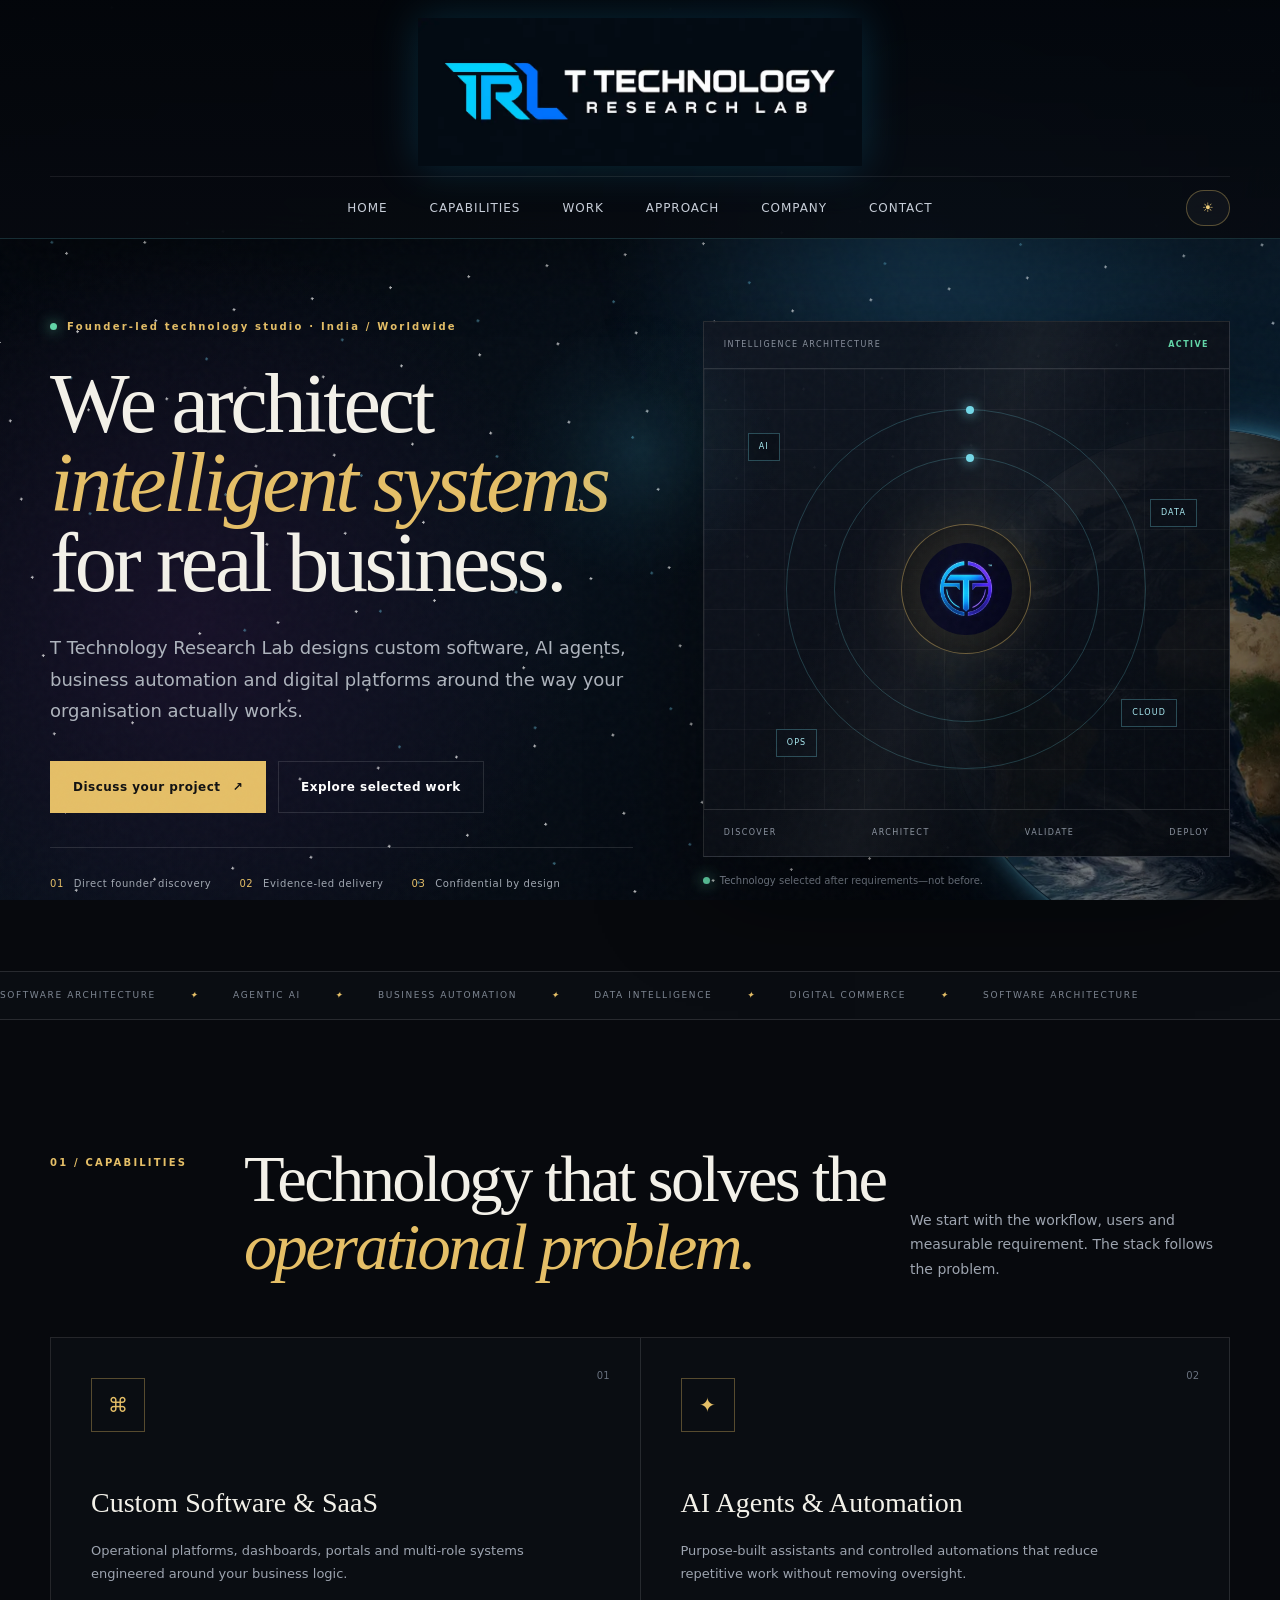
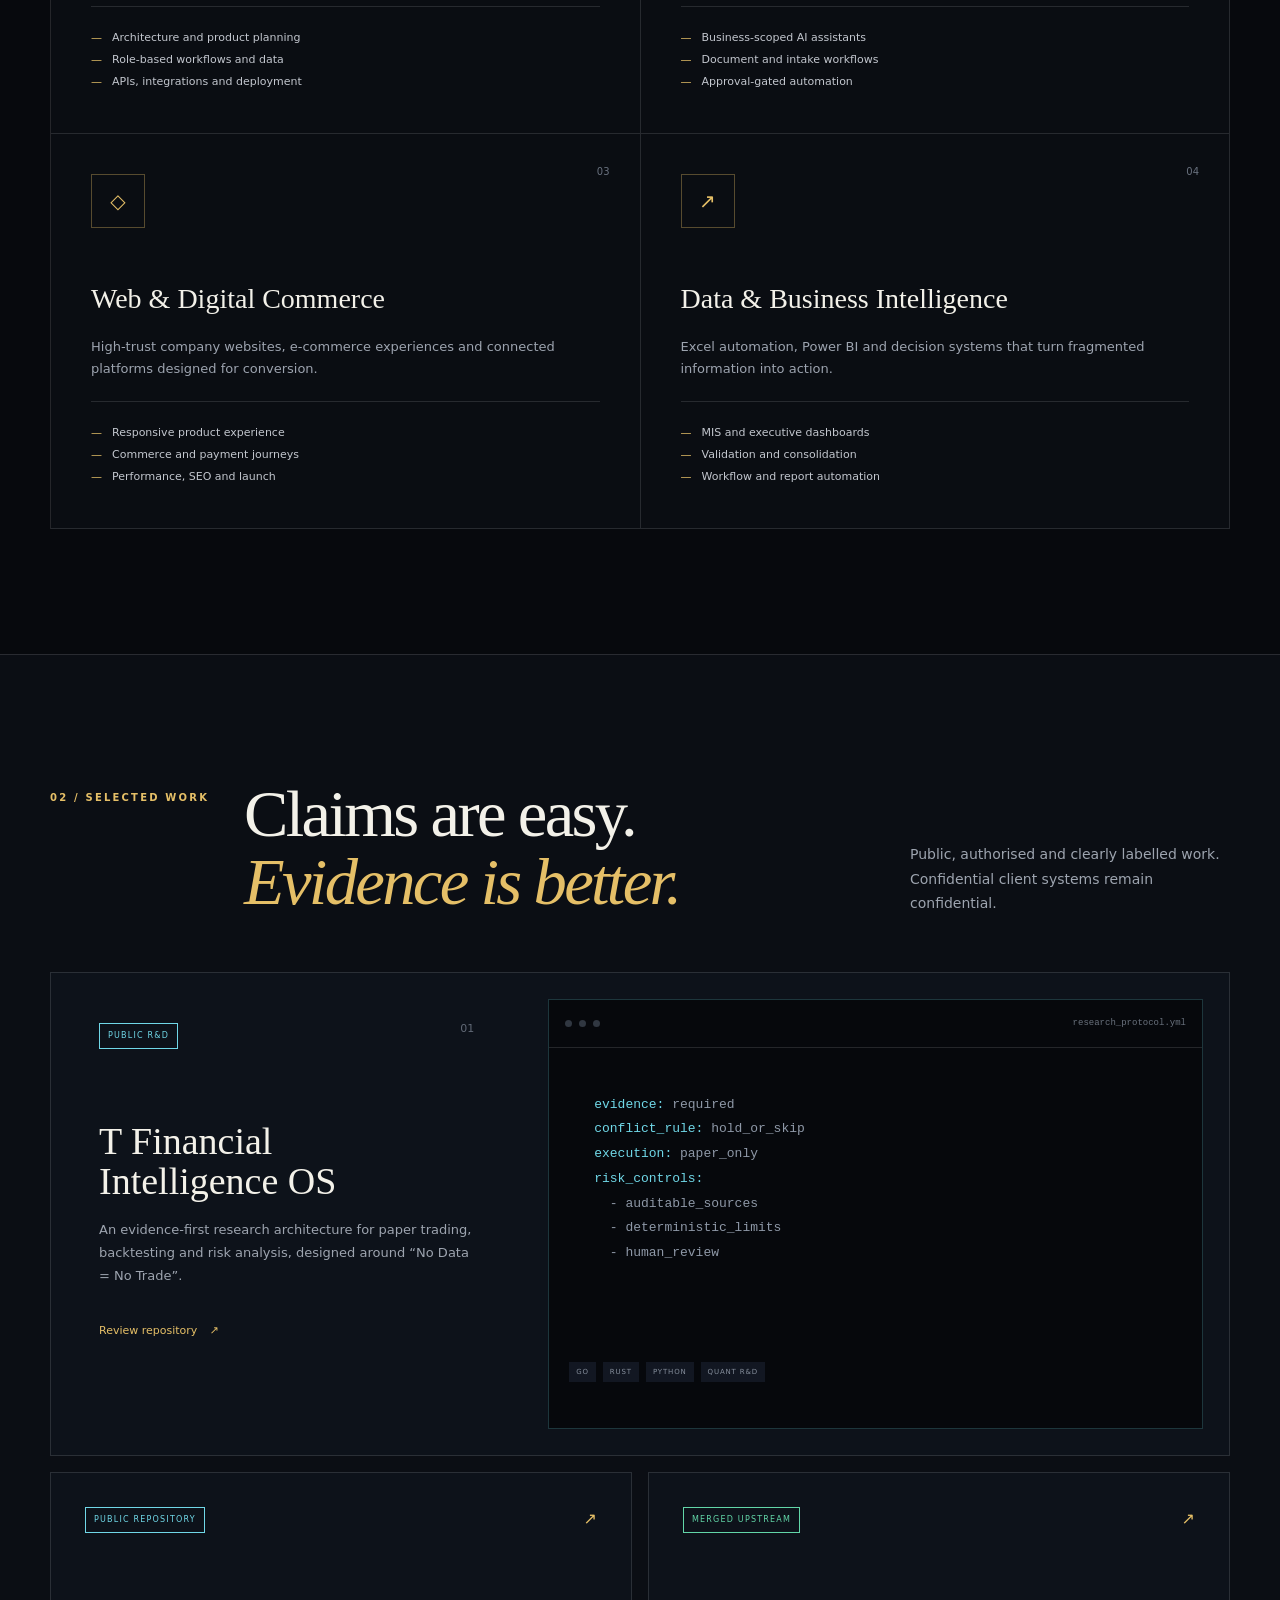
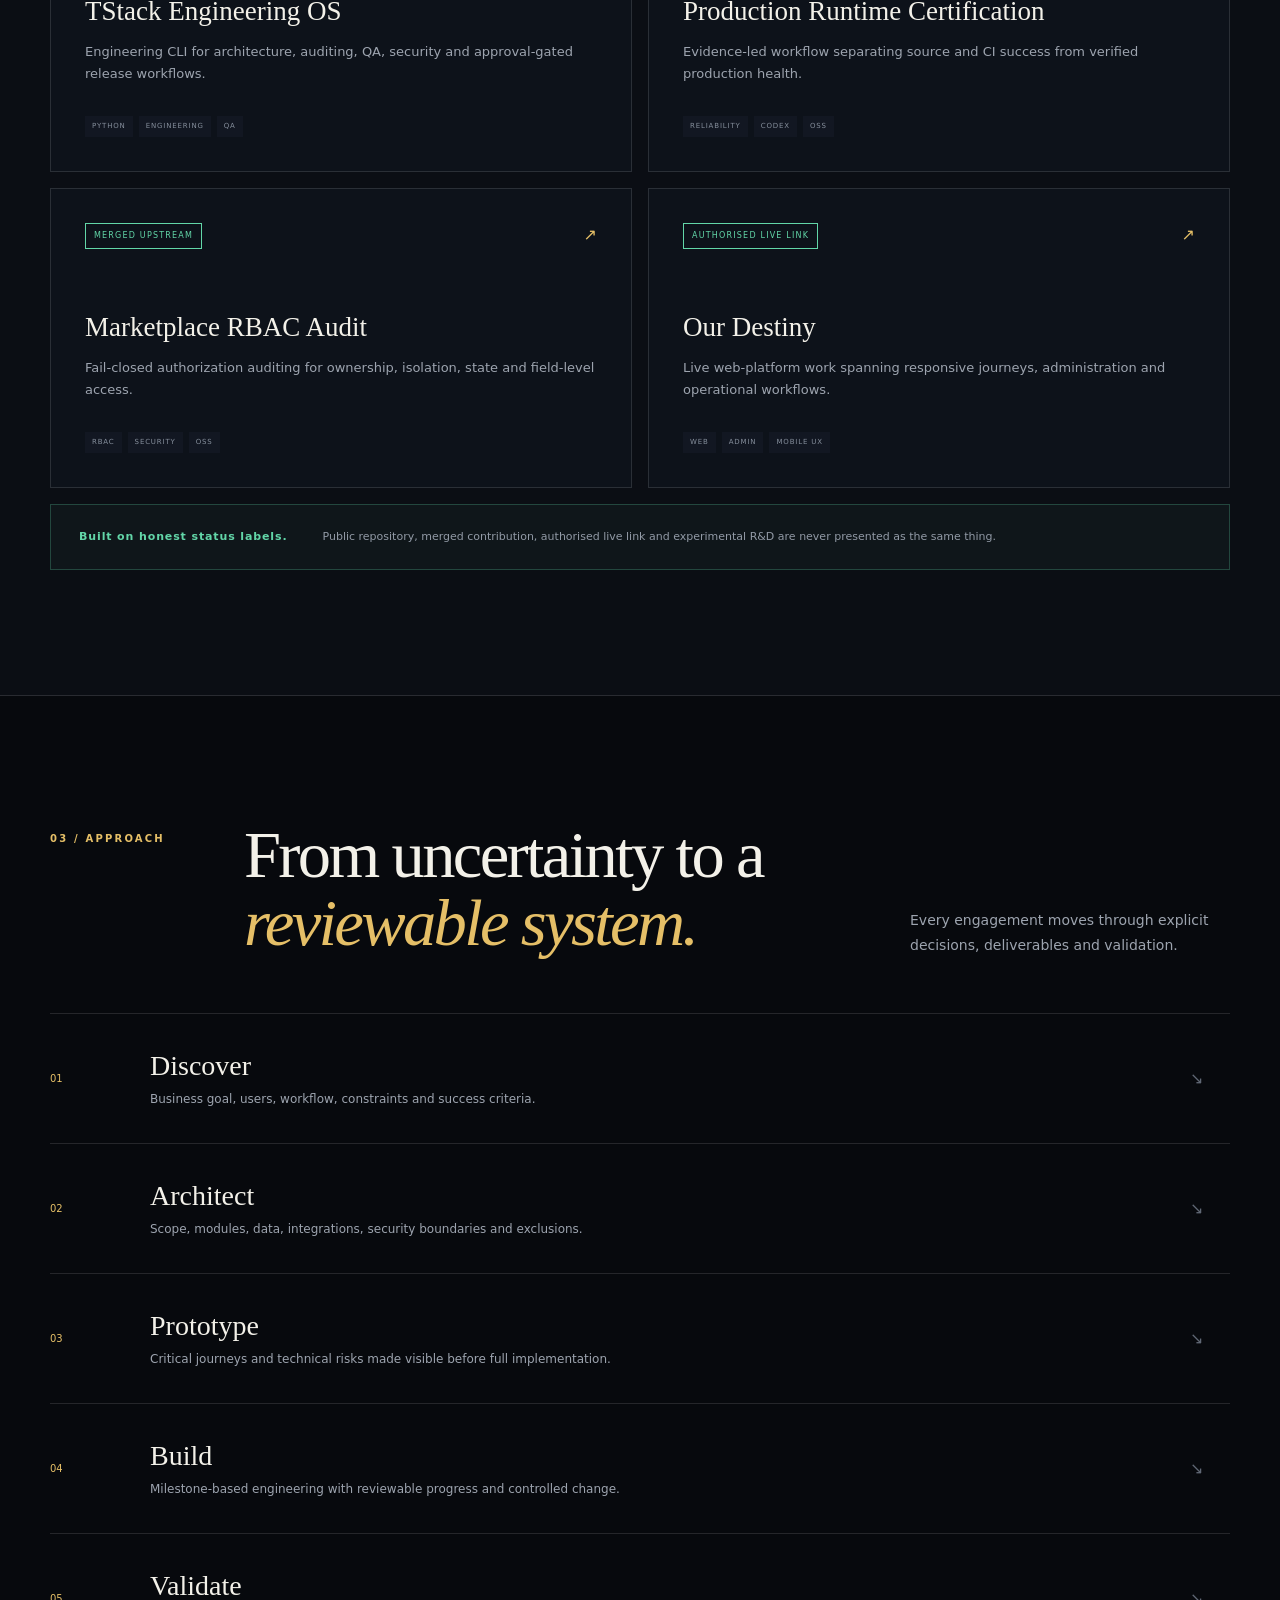
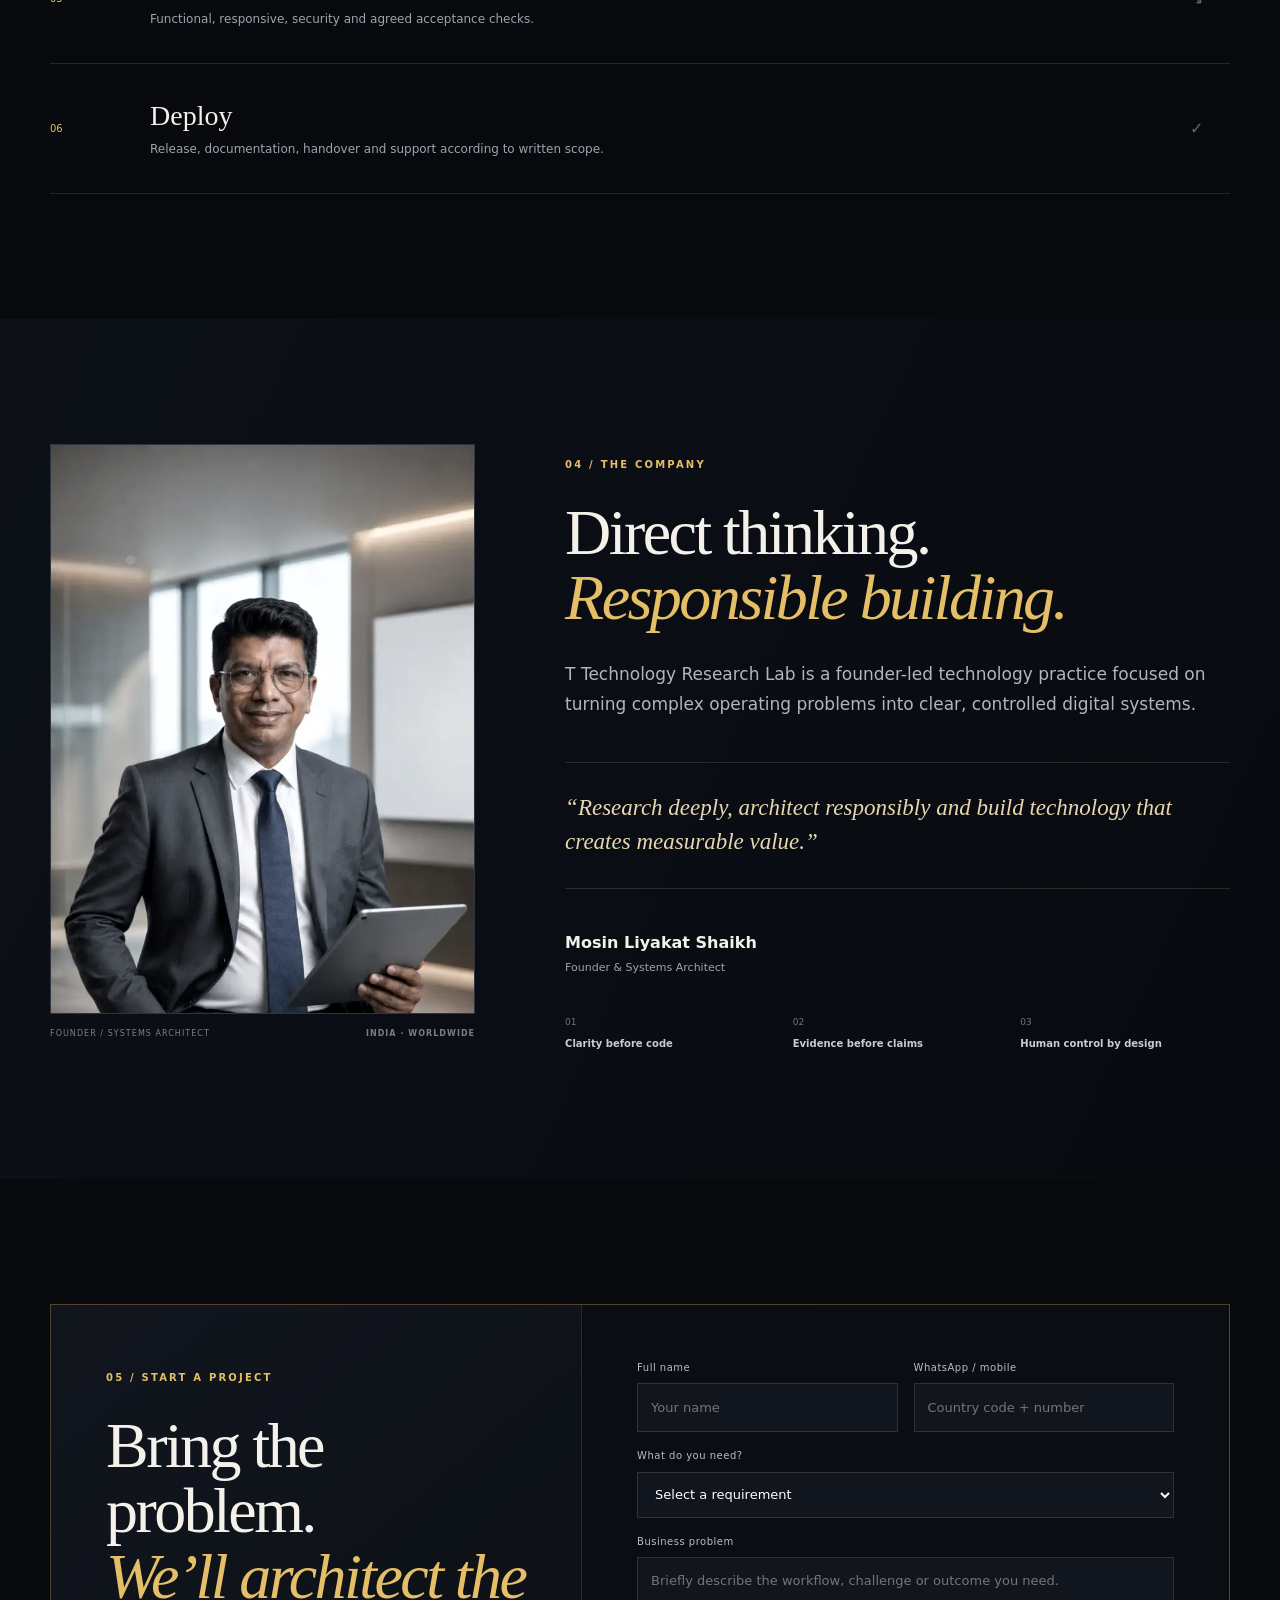
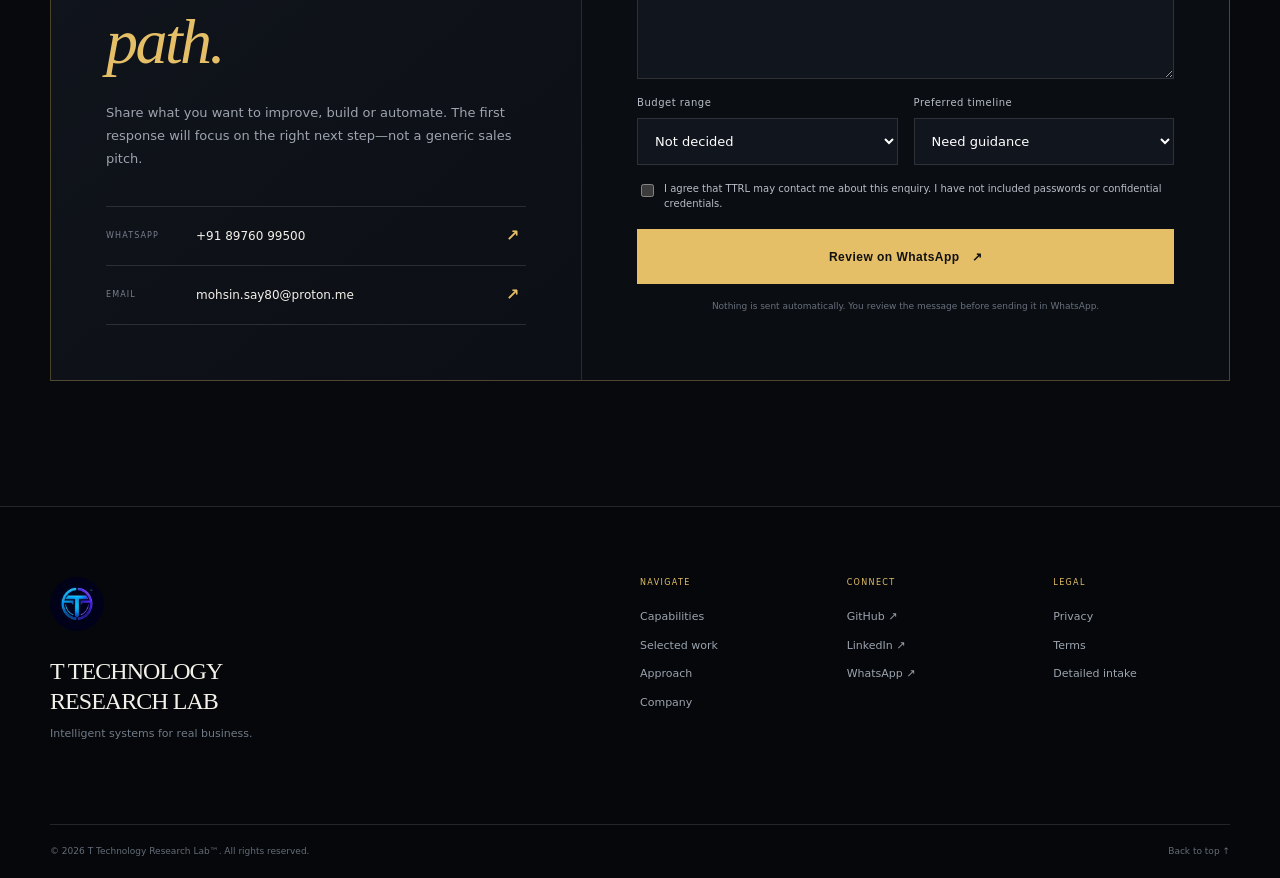
==== index.html @ 8ec76bdb "Fix header logo delivery format" ====
<!doctype html>
<html lang="en">
<head>
<meta charset="utf-8"><meta name="viewport" content="width=device-width,initial-scale=1,viewport-fit=cover"><meta name="referrer" content="strict-origin-when-cross-origin"><meta name="theme-color" content="#07090d">
<title>T Technology Research Lab | Software, AI &amp; Automation</title>
<meta name="description" content="T Technology Research Lab architects custom software, AI agents, business automation, data systems and digital platforms through founder-led discovery and evidence-led delivery.">
<link rel="canonical" href="https://mosinlshaikh.github.io/"><link rel="icon" type="image/webp" href="assets/logo.webp"><link rel="preload" as="image" href="assets/ttrl-logo-header-v1.webp" fetchpriority="high"><link rel="preload" as="image" href="assets/earth-texture.webp"><link rel="stylesheet" href="company.css?v=2">
<meta property="og:type" content="website"><meta property="og:title" content="T Technology Research Lab — Intelligent Systems for Real Business"><meta property="og:description" content="Custom software, AI agents, automation and digital platforms—architected around real operations."><meta property="og:url" content="https://mosinlshaikh.github.io/"><meta property="og:image" content="https://mosinlshaikh.github.io/assets/logo.webp">
<script type="application/ld+json">{"@context":"https://schema.org","@graph":[{"@type":["Organization","ProfessionalService"],"@id":"https://mosinlshaikh.github.io/#ttrl","name":"T Technology Research Lab","alternateName":"TTRL","url":"https://mosinlshaikh.github.io/","logo":"https://mosinlshaikh.github.io/assets/logo.webp","founder":{"@id":"https://mosinlshaikh.github.io/#mosin"},"email":"mohsin.say80@proton.me","telephone":"+91-89760-99500","areaServed":"Worldwide"},{"@type":"Person","@id":"https://mosinlshaikh.github.io/#mosin","name":"Mosin Liyakat Shaikh","jobTitle":"Founder and Systems Architect","worksFor":{"@id":"https://mosinlshaikh.github.io/#ttrl"},"sameAs":["https://github.com/mosinlshaikh","https://in.linkedin.com/in/mosin-shaikh-35ab00298"]}]}</script>
</head>
<body>
<a class="skip-link" href="#main">Skip to main content</a><div class="space-scene" aria-hidden="true"><div class="stars stars-a"></div><div class="stars stars-b"></div><div class="space-haze"></div><div class="earth"><span></span></div></div><div class="cursor-glow" aria-hidden="true"></div>
<header class="site-header" id="top"><div class="shell header-inner">
<a class="brand" href="#top" aria-label="T Technology Research Lab home"><img src="assets/ttrl-logo-header-v1.webp" width="1086" height="362" alt="T Technology Research Lab"></a>
<div class="nav-row"><button class="menu-button" type="button" aria-expanded="false" aria-controls="primary-menu"><span></span><span></span><span></span><b class="sr-only">Open menu</b></button><nav id="primary-menu" class="primary-menu" aria-label="Primary navigation"><a href="#top">Home</a><a href="#capabilities">Capabilities</a><a href="#work">Work</a><a href="#approach">Approach</a><a href="#company">Company</a><a href="#contact">Contact</a></nav><button class="theme-toggle" type="button" aria-label="Switch to light mode" title="Change colour theme"><span class="sun">☀</span><span class="moon-icon">◐</span></button></div>
</div></header>
<main id="main">
<section class="hero shell">
<div class="hero-copy reveal"><p class="kicker"><span></span> Founder-led technology studio · India / Worldwide</p><h1>We architect<br><em>intelligent systems</em><br>for real business.</h1><p class="hero-lede">T Technology Research Lab designs custom software, AI agents, business automation and digital platforms around the way your organisation actually works.</p><div class="hero-actions"><a class="button primary" href="#contact">Discuss your project <span>↗</span></a><a class="button quiet" href="#work">Explore selected work</a></div><div class="hero-trust"><span><i>01</i> Direct founder discovery</span><span><i>02</i> Evidence-led delivery</span><span><i>03</i> Confidential by design</span></div></div>
<div class="hero-visual reveal"><div class="system-card"><div class="system-top"><span>INTELLIGENCE ARCHITECTURE</span><b>ACTIVE</b></div><div class="system-core"><div class="orbit o1"></div><div class="orbit o2"></div><div class="core-mark"><img src="assets/logo.webp" alt="" width="92" height="92"></div><span class="node n1">AI</span><span class="node n2">DATA</span><span class="node n3">CLOUD</span><span class="node n4">OPS</span></div><div class="system-foot"><span>DISCOVER</span><span>ARCHITECT</span><span>VALIDATE</span><span>DEPLOY</span></div></div><p class="visual-note"><span></span> Technology selected after requirements—not before.</p></div>
</section>
<section class="signal-strip"><div class="marquee"><span>SOFTWARE ARCHITECTURE</span><i>✦</i><span>AGENTIC AI</span><i>✦</i><span>BUSINESS AUTOMATION</span><i>✦</i><span>DATA INTELLIGENCE</span><i>✦</i><span>DIGITAL COMMERCE</span><i>✦</i><span>SOFTWARE ARCHITECTURE</span></div></section>

<section class="section shell" id="capabilities"><div class="section-heading reveal"><p class="section-index">01 / CAPABILITIES</p><h2>Technology that solves the<br><em>operational problem.</em></h2><p>We start with the workflow, users and measurable requirement. The stack follows the problem.</p></div>
<div class="capability-grid">
<article class="capability reveal"><span class="cap-number">01</span><div class="cap-icon">⌘</div><h3>Custom Software &amp; SaaS</h3><p>Operational platforms, dashboards, portals and multi-role systems engineered around your business logic.</p><ul><li>Architecture and product planning</li><li>Role-based workflows and data</li><li>APIs, integrations and deployment</li></ul></article>
<article class="capability reveal"><span class="cap-number">02</span><div class="cap-icon">✦</div><h3>AI Agents &amp; Automation</h3><p>Purpose-built assistants and controlled automations that reduce repetitive work without removing oversight.</p><ul><li>Business-scoped AI assistants</li><li>Document and intake workflows</li><li>Approval-gated automation</li></ul></article>
<article class="capability reveal"><span class="cap-number">03</span><div class="cap-icon">◇</div><h3>Web &amp; Digital Commerce</h3><p>High-trust company websites, e-commerce experiences and connected platforms designed for conversion.</p><ul><li>Responsive product experience</li><li>Commerce and payment journeys</li><li>Performance, SEO and launch</li></ul></article>
<article class="capability reveal"><span class="cap-number">04</span><div class="cap-icon">↗</div><h3>Data &amp; Business Intelligence</h3><p>Excel automation, Power BI and decision systems that turn fragmented information into action.</p><ul><li>MIS and executive dashboards</li><li>Validation and consolidation</li><li>Workflow and report automation</li></ul></article>
</div></section>

<section class="section work-section" id="work"><div class="shell"><div class="section-heading reveal"><p class="section-index">02 / SELECTED WORK</p><h2>Claims are easy.<br><em>Evidence is better.</em></h2><p>Public, authorised and clearly labelled work. Confidential client systems remain confidential.</p></div>
<div class="featured-project reveal"><div class="project-intro"><span class="status public-status">PUBLIC R&amp;D</span><p class="project-no">01</p><h3>T Financial<br>Intelligence OS</h3><p>An evidence-first research architecture for paper trading, backtesting and risk analysis, designed around “No Data = No Trade”.</p><a href="https://github.com/mosinlshaikh/T" target="_blank" rel="noopener noreferrer">Review repository <span>↗</span></a></div><div class="project-terminal"><div class="terminal-bar"><i></i><i></i><i></i><span>research_protocol.yml</span></div><pre><code><b>evidence:</b> required
<b>conflict_rule:</b> hold_or_skip
<b>execution:</b> paper_only
<b>risk_controls:</b>
  - auditable_sources
  - deterministic_limits
  - human_review</code></pre><div class="terminal-stack"><span>GO</span><span>RUST</span><span>PYTHON</span><span>QUANT R&amp;D</span></div></div></div>
<div class="project-grid">
<a class="project-card reveal" href="https://github.com/mosinlshaikh/tstack" target="_blank" rel="noopener noreferrer"><div><span class="status public-status">PUBLIC REPOSITORY</span><span class="arrow">↗</span></div><h3>TStack Engineering OS</h3><p>Engineering CLI for architecture, auditing, QA, security and approval-gated release workflows.</p><footer><span>PYTHON</span><span>ENGINEERING</span><span>QA</span></footer></a>
<a class="project-card reveal" href="https://github.com/sickn33/agentic-awesome-skills/pull/1430" target="_blank" rel="noopener noreferrer"><div><span class="status merged-status">MERGED UPSTREAM</span><span class="arrow">↗</span></div><h3>Production Runtime Certification</h3><p>Evidence-led workflow separating source and CI success from verified production health.</p><footer><span>RELIABILITY</span><span>CODEX</span><span>OSS</span></footer></a>
<a class="project-card reveal" href="https://github.com/sickn33/agentic-awesome-skills/pull/1432" target="_blank" rel="noopener noreferrer"><div><span class="status merged-status">MERGED UPSTREAM</span><span class="arrow">↗</span></div><h3>Marketplace RBAC Audit</h3><p>Fail-closed authorization auditing for ownership, isolation, state and field-level access.</p><footer><span>RBAC</span><span>SECURITY</span><span>OSS</span></footer></a>
<a class="project-card reveal" href="https://ourdestiny.co.in/" target="_blank" rel="noopener noreferrer"><div><span class="status live-status">AUTHORISED LIVE LINK</span><span class="arrow">↗</span></div><h3>Our Destiny</h3><p>Live web-platform work spanning responsive journeys, administration and operational workflows.</p><footer><span>WEB</span><span>ADMIN</span><span>MOBILE UX</span></footer></a>
</div><div class="honesty-note reveal"><strong>Built on honest status labels.</strong><p>Public repository, merged contribution, authorised live link and experimental R&amp;D are never presented as the same thing.</p></div></div></section>

<section class="section shell" id="approach"><div class="section-heading reveal"><p class="section-index">03 / APPROACH</p><h2>From uncertainty to a<br><em>reviewable system.</em></h2><p>Every engagement moves through explicit decisions, deliverables and validation.</p></div>
<ol class="process-list"><li class="reveal"><span>01</span><div><h3>Discover</h3><p>Business goal, users, workflow, constraints and success criteria.</p></div><b>↘</b></li><li class="reveal"><span>02</span><div><h3>Architect</h3><p>Scope, modules, data, integrations, security boundaries and exclusions.</p></div><b>↘</b></li><li class="reveal"><span>03</span><div><h3>Prototype</h3><p>Critical journeys and technical risks made visible before full implementation.</p></div><b>↘</b></li><li class="reveal"><span>04</span><div><h3>Build</h3><p>Milestone-based engineering with reviewable progress and controlled change.</p></div><b>↘</b></li><li class="reveal"><span>05</span><div><h3>Validate</h3><p>Functional, responsive, security and agreed acceptance checks.</p></div><b>↘</b></li><li class="reveal"><span>06</span><div><h3>Deploy</h3><p>Release, documentation, handover and support according to written scope.</p></div><b>✓</b></li></ol></section>

<section class="section founder-section" id="company"><div class="shell founder-grid"><div class="founder-photo reveal"><div class="photo-frame"><img src="assets/portrait.webp" width="720" height="1200" alt="Mosin Liyakat Shaikh, Founder and Systems Architect at TTRL" loading="lazy"></div><div class="photo-caption"><span>FOUNDER / SYSTEMS ARCHITECT</span><b>INDIA · WORLDWIDE</b></div></div><div class="founder-copy reveal"><p class="section-index">04 / THE COMPANY</p><h2>Direct thinking.<br><em>Responsible building.</em></h2><p class="founder-lede">T Technology Research Lab is a founder-led technology practice focused on turning complex operating problems into clear, controlled digital systems.</p><blockquote>“Research deeply, architect responsibly and build technology that creates measurable value.”</blockquote><div class="founder-name"><strong>Mosin Liyakat Shaikh</strong><span>Founder &amp; Systems Architect</span></div><div class="principles"><span>01<br><b>Clarity before code</b></span><span>02<br><b>Evidence before claims</b></span><span>03<br><b>Human control by design</b></span></div></div></div></section>

<section class="section shell" id="contact"><div class="contact-panel reveal"><div class="contact-copy"><p class="section-index">05 / START A PROJECT</p><h2>Bring the problem.<br><em>We’ll architect the path.</em></h2><p>Share what you want to improve, build or automate. The first response will focus on the right next step—not a generic sales pitch.</p><div class="contact-options"><a href="https://wa.me/918976099500" target="_blank" rel="noopener noreferrer"><span>WHATSAPP</span><strong>+91 89760 99500</strong><b>↗</b></a><a href="mailto:mohsin.say80@proton.me"><span>EMAIL</span><strong>mohsin.say80@proton.me</strong><b>↗</b></a></div></div>
<form class="project-form" id="project-form"><label>Full name<input name="name" autocomplete="name" required placeholder="Your name"></label><label>WhatsApp / mobile<input name="phone" autocomplete="tel" required placeholder="Country code + number"></label><label class="full">What do you need?<select name="need" required><option value="">Select a requirement</option><option>Custom software or SaaS</option><option>AI agent or automation</option><option>Business website or e-commerce</option><option>Data, Excel or Power BI</option><option>Architecture or technical audit</option></select></label><label class="full">Business problem<textarea name="problem" required placeholder="Briefly describe the workflow, challenge or outcome you need."></textarea></label><label>Budget range<select name="budget"><option>Not decided</option><option>Under ₹1 lakh</option><option>₹1–5 lakh</option><option>₹5–15 lakh</option><option>₹15 lakh+</option></select></label><label>Preferred timeline<select name="timeline"><option>Need guidance</option><option>Within 1 month</option><option>1–3 months</option><option>3–6 months</option><option>6+ months</option></select></label><label class="consent full"><input type="checkbox" required><span>I agree that TTRL may contact me about this enquiry. I have not included passwords or confidential credentials.</span></label><button class="button primary full" type="submit">Review on WhatsApp <span>↗</span></button><p class="form-note full">Nothing is sent automatically. You review the message before sending it in WhatsApp.</p></form></div></section>
</main>
<footer class="site-footer"><div class="shell footer-top"><div class="footer-brand"><img src="assets/logo.webp" width="54" height="54" alt=""><h2>T TECHNOLOGY<br>RESEARCH LAB</h2><p>Intelligent systems for real business.</p></div><div class="footer-links"><div><span>NAVIGATE</span><a href="#capabilities">Capabilities</a><a href="#work">Selected work</a><a href="#approach">Approach</a><a href="#company">Company</a></div><div><span>CONNECT</span><a href="https://github.com/mosinlshaikh" target="_blank" rel="noopener noreferrer">GitHub ↗</a><a href="https://in.linkedin.com/in/mosin-shaikh-35ab00298" target="_blank" rel="noopener noreferrer">LinkedIn ↗</a><a href="https://wa.me/918976099500" target="_blank" rel="noopener noreferrer">WhatsApp ↗</a></div><div><span>LEGAL</span><a href="privacy.html">Privacy</a><a href="terms.html">Terms</a><a href="intake.html">Detailed intake</a></div></div></div><div class="shell footer-bottom"><p>© 2026 T Technology Research Lab™. All rights reserved.</p><a href="#top">Back to top ↑</a></div></footer>
<script src="company.js?v=2" defer></script>
</body></html>
---- company.css ----
:root{--ink:#07090d;--panel:#0d1118;--panel2:#111722;--text:#f3f1e9;--muted:#9da4af;--line:rgba(255,255,255,.12);--gold:#e5bf67;--cyan:#70d8e8;--green:#62d6a8;--shell:min(1180px,calc(100% - 48px));font-family:Inter,ui-sans-serif,system-ui,-apple-system,BlinkMacSystemFont,"Segoe UI",sans-serif;color-scheme:dark}
*{box-sizing:border-box}html{scroll-behavior:smooth}body{margin:0;background:var(--ink);color:var(--text);font-size:16px;line-height:1.5;overflow-x:hidden}body:before{content:"";position:fixed;inset:0;pointer-events:none;opacity:.035;background-image:url("data:image/svg+xml,%3Csvg viewBox='0 0 180 180' xmlns='http://www.w3.org/2000/svg'%3E%3Cfilter id='n'%3E%3CfeTurbulence type='fractalNoise' baseFrequency='.8' numOctaves='4' stitchTiles='stitch'/%3E%3C/filter%3E%3Crect width='100%25' height='100%25' filter='url(%23n)' opacity='.7'/%3E%3C/svg%3E");z-index:20}.shell{width:var(--shell);margin-inline:auto}.sr-only{position:absolute;width:1px;height:1px;padding:0;margin:-1px;overflow:hidden;clip:rect(0,0,0,0);white-space:nowrap;border:0}.skip-link{position:fixed;left:16px;top:-70px;z-index:99;padding:12px 18px;background:var(--gold);color:#111;text-decoration:none}.skip-link:focus{top:16px}.ambient{position:absolute;border-radius:50%;filter:blur(120px);pointer-events:none;opacity:.13}.ambient.one{width:500px;height:500px;right:-150px;top:80px;background:var(--cyan)}.ambient.two{width:420px;height:420px;left:-250px;top:760px;background:var(--gold)}
a{color:inherit}.site-header{position:relative;z-index:30;border-bottom:1px solid var(--line);background:rgba(7,9,13,.82);backdrop-filter:blur(18px)}.nav-wrap{min-height:82px;display:flex;align-items:center;gap:30px}.brand{display:flex;align-items:center;gap:12px;text-decoration:none;margin-right:auto}.brand img{border-radius:50%;filter:drop-shadow(0 0 14px rgba(112,216,232,.22))}.brand strong,.brand small{display:block;letter-spacing:.15em}.brand strong{font-size:12px}.brand small{font-size:9px;color:var(--muted);margin-top:2px}.primary-menu{display:flex;align-items:center;gap:28px}.primary-menu a{font-size:12px;color:#c0c5cd;text-decoration:none;transition:.2s}.primary-menu a:hover{color:#fff}.nav-cta{border:1px solid rgba(229,191,103,.42);padding:12px 16px;text-decoration:none;color:#f2d995;font-size:12px;letter-spacing:.04em}.nav-cta span,.button span{margin-left:12px}.menu-button{display:none;background:none;border:0;width:44px;height:44px;padding:11px}.menu-button span{display:block;height:1px;background:white;margin:5px}
.hero{min-height:calc(100vh - 83px);display:grid;grid-template-columns:1.05fr .95fr;align-items:center;gap:70px;padding-block:80px}.kicker,.section-index{font-size:10px;letter-spacing:.22em;color:var(--gold);font-weight:700}.kicker{display:flex;align-items:center;gap:10px}.kicker>span,.visual-note>span{width:7px;height:7px;border-radius:50%;background:var(--green);box-shadow:0 0 14px var(--green)}h1,h2,h3,p{margin-top:0}h1,h2{font-family:Georgia,"Times New Roman",serif;font-weight:400;letter-spacing:-.04em}h1{font-size:clamp(54px,6.6vw,94px);line-height:.94;margin:30px 0}h1 em,h2 em{font-weight:400;color:var(--gold)}.hero-lede{max-width:660px;color:#aeb4bd;font-size:18px;line-height:1.75}.hero-actions{display:flex;gap:12px;margin:34px 0}.button{min-height:52px;display:inline-flex;align-items:center;justify-content:center;padding:0 22px;border:1px solid var(--line);text-decoration:none;font-size:12px;font-weight:700;letter-spacing:.04em;background:transparent;color:#fff;cursor:pointer}.button.primary{background:var(--gold);border-color:var(--gold);color:#111}.button.quiet:hover{border-color:var(--gold);color:var(--gold)}.hero-trust{display:flex;gap:28px;padding-top:28px;border-top:1px solid var(--line)}.hero-trust span{font-size:10px;letter-spacing:.06em;color:#a1a8b2}.hero-trust i{font-style:normal;color:var(--gold);margin-right:6px}
.system-card{position:relative;border:1px solid var(--line);background:linear-gradient(145deg,rgba(17,23,34,.94),rgba(6,9,14,.96));box-shadow:0 40px 100px rgba(0,0,0,.45);overflow:hidden}.system-card:after{content:"";position:absolute;inset:0;background:linear-gradient(110deg,transparent 30%,rgba(255,255,255,.045),transparent 64%);pointer-events:none}.system-top,.system-foot{display:flex;justify-content:space-between;align-items:center;padding:17px 20px;border-bottom:1px solid var(--line);font-size:8px;letter-spacing:.18em;color:#89919e}.system-top b{color:var(--green);font-size:8px}.system-foot{border-top:1px solid var(--line);border-bottom:0;gap:12px}.system-core{height:440px;position:relative;display:grid;place-items:center;background-image:linear-gradient(rgba(255,255,255,.035) 1px,transparent 1px),linear-gradient(90deg,rgba(255,255,255,.035) 1px,transparent 1px);background-size:40px 40px}.core-mark{width:130px;height:130px;border:1px solid rgba(229,191,103,.42);border-radius:50%;display:grid;place-items:center;background:radial-gradient(circle,rgba(229,191,103,.14),rgba(7,9,13,.96));box-shadow:0 0 60px rgba(229,191,103,.12)}.core-mark img{border-radius:50%}.orbit{position:absolute;border:1px solid rgba(112,216,232,.22);border-radius:50%;animation:rotate 24s linear infinite}.o1{width:265px;height:265px}.o2{width:360px;height:360px;animation-direction:reverse;animation-duration:34s}.orbit:before{content:"";position:absolute;top:-4px;left:50%;width:8px;height:8px;border-radius:50%;background:var(--cyan);box-shadow:0 0 12px var(--cyan)}.node{position:absolute;padding:7px 10px;border:1px solid rgba(112,216,232,.3);background:#0a0f17;color:#a9eaf2;font-size:8px;letter-spacing:.14em}.n1{top:64px;left:44px}.n2{top:130px;right:32px}.n3{bottom:82px;right:52px}.n4{bottom:52px;left:72px}.visual-note{display:flex;align-items:center;gap:10px;margin:16px 0 0;color:#858e9c;font-size:10px}@keyframes rotate{to{transform:rotate(360deg)}}
.signal-strip{border-block:1px solid var(--line);overflow:hidden;background:#0a0d12}.marquee{width:max-content;display:flex;align-items:center;gap:34px;padding:17px 0;color:#7f8793;font-size:9px;letter-spacing:.18em;animation:marquee 32s linear infinite}.marquee i{color:var(--gold)}@keyframes marquee{to{transform:translateX(-35%)}}
.section{padding-block:125px}.section-heading{display:grid;grid-template-columns:170px 1fr 320px;align-items:end;gap:24px;margin-bottom:56px}.section-heading h2{font-size:clamp(42px,5.2vw,70px);line-height:1.02;margin:0}.section-heading>p:last-child{color:var(--muted);font-size:14px;line-height:1.75;margin:0}.section-index{align-self:start;margin:10px 0 0}.capability-grid{display:grid;grid-template-columns:repeat(2,1fr);border-top:1px solid var(--line);border-left:1px solid var(--line)}.capability{position:relative;min-height:390px;padding:40px;border-right:1px solid var(--line);border-bottom:1px solid var(--line);background:rgba(13,17,24,.55);transition:.3s}.capability:hover{background:#111722}.cap-number{position:absolute;right:30px;top:30px;color:#69717e;font-size:10px}.cap-icon{width:54px;height:54px;border:1px solid rgba(229,191,103,.35);display:grid;place-items:center;color:var(--gold);font-size:20px;margin-bottom:50px}.capability h3{font-family:Georgia,serif;font-weight:400;font-size:28px;margin-bottom:16px}.capability p{color:var(--muted);font-size:13px;line-height:1.75;max-width:480px}.capability ul{list-style:none;padding:20px 0 0;margin:20px 0 0;border-top:1px solid var(--line);color:#c3c7ce;font-size:11px;line-height:2}.capability li:before{content:"—";color:var(--gold);margin-right:10px}
.work-section{background:#0b0e14;border-block:1px solid var(--line)}.featured-project{display:grid;grid-template-columns:.8fr 1.2fr;border:1px solid var(--line);margin-bottom:16px;background:#0d121a}.project-intro{padding:48px}.status{display:inline-flex;padding:6px 8px;border:1px solid currentColor;font-size:8px;letter-spacing:.15em}.public-status{color:var(--cyan)}.merged-status,.live-status{color:var(--green)}.project-no{float:right;color:#616976;font-size:11px}.project-intro h3{font:400 38px/1.06 Georgia,serif;margin:72px 0 18px}.project-intro>p:not(.project-no){color:var(--muted);font-size:13px;line-height:1.75}.project-intro>a{display:inline-flex;margin-top:22px;text-decoration:none;color:var(--gold);font-size:11px}.project-intro>a span{margin-left:12px}.project-terminal{margin:26px;background:#06080c;border:1px solid rgba(112,216,232,.22);min-height:430px}.terminal-bar{height:48px;display:flex;align-items:center;gap:7px;padding:0 16px;border-bottom:1px solid var(--line)}.terminal-bar i{width:7px;height:7px;border-radius:50%;background:#303741}.terminal-bar span{margin-left:auto;font:9px ui-monospace,monospace;color:#69717d}.project-terminal pre{margin:0;padding:45px;min-height:314px;white-space:pre-wrap;color:#8e98a7;font:13px/1.9 ui-monospace,SFMono-Regular,monospace}.project-terminal code b{color:var(--cyan);font-weight:400}.terminal-stack{display:flex;gap:7px;padding:0 20px 18px}.terminal-stack span,.project-card footer span{padding:5px 7px;background:#121722;color:#868f9c;font-size:7px;letter-spacing:.12em}.project-grid{display:grid;grid-template-columns:repeat(2,1fr);gap:16px}.project-card{min-height:300px;padding:34px;border:1px solid var(--line);background:#0d121a;text-decoration:none;display:flex;flex-direction:column;transition:.3s}.project-card:hover{transform:translateY(-4px);border-color:rgba(229,191,103,.5)}.project-card>div{display:flex;justify-content:space-between}.arrow{color:var(--gold)}.project-card h3{font:400 27px/1.2 Georgia,serif;margin:62px 0 14px}.project-card p{color:var(--muted);font-size:13px;line-height:1.7}.project-card footer{display:flex;gap:6px;margin-top:auto}.honesty-note{display:flex;align-items:center;gap:35px;padding:24px 28px;margin-top:16px;border:1px solid rgba(98,214,168,.25);background:rgba(98,214,168,.04)}.honesty-note strong{color:var(--green);font-size:11px;letter-spacing:.08em}.honesty-note p{margin:0;color:#929aa6;font-size:11px}
.process-list{list-style:none;margin:0;padding:0;border-top:1px solid var(--line)}.process-list li{display:grid;grid-template-columns:100px 1fr 40px;align-items:center;min-height:130px;border-bottom:1px solid var(--line);transition:.2s}.process-list li:hover{padding-inline:20px;background:#0d1118}.process-list>li>span{color:var(--gold);font-size:10px}.process-list h3{font:400 28px Georgia,serif;margin:0 0 8px}.process-list p{margin:0;color:var(--muted);font-size:12px}.process-list b{color:#606875;font-weight:400}
.founder-section{background:linear-gradient(115deg,#0c1017,#080a0f)}.founder-grid{display:grid;grid-template-columns:.78fr 1.22fr;gap:90px;align-items:center}.founder-photo{max-width:450px}.photo-frame{height:570px;overflow:hidden;border:1px solid var(--line);background:#111722}.photo-frame img{width:100%;height:100%;object-fit:cover;object-position:center top;filter:saturate(.72) contrast(1.05)}.photo-caption{display:flex;justify-content:space-between;padding:14px 0;color:#777f8b;font-size:8px;letter-spacing:.13em}.founder-copy h2{font-size:clamp(46px,5vw,70px);line-height:1.02;margin:28px 0}.founder-lede{font-size:17px;line-height:1.8;color:#b0b6bf;max-width:650px}.founder-copy blockquote{margin:42px 0;padding:28px 0;border-block:1px solid var(--line);font:italic 23px/1.5 Georgia,serif;color:#e6d7b1}.founder-name strong,.founder-name span{display:block}.founder-name span{color:var(--muted);font-size:11px;margin-top:5px}.principles{display:grid;grid-template-columns:repeat(3,1fr);gap:18px;margin-top:40px}.principles span{color:#6f7784;font-size:9px}.principles b{display:block;color:#c8ccd2;font-size:10px;margin-top:6px}
.contact-panel{display:grid;grid-template-columns:.9fr 1.1fr;border:1px solid rgba(229,191,103,.3);background:linear-gradient(140deg,#11151d,#090c11)}.contact-copy{padding:55px}.contact-copy h2{font-size:clamp(43px,5vw,66px);line-height:1.02;margin:28px 0}.contact-copy>p:not(.section-index){color:var(--muted);font-size:13px;line-height:1.75}.contact-options{margin-top:36px;border-top:1px solid var(--line)}.contact-options a{display:grid;grid-template-columns:90px 1fr 20px;padding:17px 0;border-bottom:1px solid var(--line);text-decoration:none;align-items:center}.contact-options span{color:#777f8b;font-size:8px;letter-spacing:.14em}.contact-options strong{font-size:12px;font-weight:500}.contact-options b{color:var(--gold)}.project-form{display:grid;grid-template-columns:1fr 1fr;gap:16px;padding:55px;background:#0a0d12;border-left:1px solid var(--line)}.project-form label{display:grid;gap:7px;color:#b8bec7;font-size:10px;letter-spacing:.05em}.project-form input,.project-form select,.project-form textarea{width:100%;border:1px solid var(--line);border-radius:0;background:#11151d;color:white;padding:13px;font:inherit;font-size:13px}.project-form textarea{min-height:120px;resize:vertical}.project-form .full{grid-column:1/-1}.project-form .consent{display:flex;flex-direction:row;align-items:flex-start;letter-spacing:0;line-height:1.5}.consent input{width:auto;margin-top:3px}.form-note{color:#68717d;font-size:9px;text-align:center}
.site-footer{border-top:1px solid var(--line);background:#05070a}.footer-top{display:grid;grid-template-columns:1fr 1fr;padding-block:70px}.footer-brand img{border-radius:50%}.footer-brand h2{font:400 24px/1.25 Georgia,serif;margin:18px 0 10px}.footer-brand p{color:#717a87;font-size:11px}.footer-links{display:grid;grid-template-columns:repeat(3,1fr);gap:30px}.footer-links div{display:flex;flex-direction:column;gap:12px}.footer-links span{color:var(--gold);font-size:8px;letter-spacing:.17em;margin-bottom:8px}.footer-links a{color:#9ca4af;font-size:11px;text-decoration:none}.footer-bottom{display:flex;justify-content:space-between;padding-block:20px;border-top:1px solid var(--line);color:#646d79;font-size:9px}.footer-bottom p{margin:0}.footer-bottom a{text-decoration:none}
.reveal{opacity:0;transform:translateY(22px);transition:opacity .7s ease,transform .7s ease}.reveal.visible{opacity:1;transform:none}
@media(max-width:960px){:root{--shell:min(100% - 32px,760px)}.primary-menu{display:none}.menu-button{display:block;order:2}.nav-cta{order:3}.primary-menu.open{display:flex;position:absolute;left:16px;right:16px;top:82px;flex-direction:column;align-items:stretch;gap:0;padding:12px;background:#0b0e14;border:1px solid var(--line)}.primary-menu.open a{padding:14px}.hero{grid-template-columns:1fr;min-height:auto}.hero-copy{padding-top:30px}.hero-visual{max-width:650px;width:100%}.section-heading{grid-template-columns:1fr}.section-heading>p:last-child{max-width:520px}.founder-grid{grid-template-columns:1fr;gap:55px}.contact-panel{grid-template-columns:1fr}.project-form{border-left:0;border-top:1px solid var(--line)}}
@media(max-width:640px){:root{--shell:calc(100% - 28px)}.nav-wrap{min-height:72px}.brand strong{font-size:10px}.brand small{font-size:7px}.brand img{width:38px;height:38px}.nav-cta{display:none}.primary-menu.open{top:72px}.hero{padding-block:58px;gap:45px}h1{font-size:clamp(48px,15vw,68px)}.hero-lede{font-size:15px}.hero-actions{flex-direction:column;align-items:stretch}.hero-trust{display:grid;gap:10px}.system-core{height:340px}.o1{width:210px;height:210px}.o2{width:285px;height:285px}.system-foot{overflow:auto}.section{padding-block:82px}.section-heading{margin-bottom:36px}.section-heading h2{font-size:44px}.capability-grid,.project-grid{grid-template-columns:1fr}.capability{min-height:auto;padding:28px}.cap-icon{margin-bottom:32px}.featured-project{grid-template-columns:1fr}.project-intro{padding:30px}.project-intro h3{margin-top:48px}.project-terminal{margin:0 14px 14px;min-height:auto}.project-terminal pre{padding:28px 20px;min-height:auto;font-size:11px}.honesty-note{align-items:flex-start;flex-direction:column;gap:8px}.process-list li{grid-template-columns:48px 1fr 20px;min-height:145px}.process-list p{padding-right:10px}.founder-photo{max-width:100%}.photo-frame{height:500px}.principles{grid-template-columns:1fr}.contact-copy,.project-form{padding:28px 20px}.project-form{grid-template-columns:1fr}.project-form label,.project-form .full{grid-column:1}.contact-options a{grid-template-columns:74px 1fr 16px}.contact-options strong{overflow-wrap:anywhere}.footer-top{grid-template-columns:1fr;gap:45px;padding-block:50px}.footer-links{gap:18px}.footer-bottom{gap:20px}.marquee{animation-duration:22s}}
@media(prefers-reduced-motion:reduce){html{scroll-behavior:auto}.orbit,.marquee{animation:none}.reveal{opacity:1;transform:none;transition:none}}

/* V2 — centered identity, deep-space environment and dual theme */
.space-scene{position:fixed;inset:0;z-index:-2;overflow:hidden;background:radial-gradient(circle at 72% 26%,#10283a 0,transparent 28%),radial-gradient(circle at 15% 70%,#171128 0,transparent 31%),linear-gradient(145deg,#020409 0%,#07101a 52%,#020308 100%);pointer-events:none}.stars{position:absolute;inset:-20%;background-repeat:repeat;transform:rotate(-8deg)}.stars-a{opacity:.72;background-image:radial-gradient(circle,#fff 0 1px,transparent 1.4px);background-size:79px 79px;animation:starDrift 90s linear infinite}.stars-b{opacity:.4;background-image:radial-gradient(circle,#7cdfff 0 1px,transparent 1.5px);background-size:137px 137px;animation:starDrift 140s linear infinite reverse}.space-haze{position:absolute;width:70vw;height:70vw;right:-28vw;top:-25vw;border-radius:50%;background:filter;filter:blur(90px);background:rgba(40,133,184,.12)}.earth{position:absolute;right:-185px;top:430px;width:520px;height:520px;border-radius:50%;background:#062137 url("assets/earth-texture.webp") center/auto 100% repeat-x;box-shadow:inset -85px -28px 120px #000,inset 24px 10px 42px rgba(123,224,255,.34),0 0 55px rgba(73,181,231,.28),0 0 140px rgba(39,126,184,.17);animation:earthFloat 14s ease-in-out infinite}.earth:after{content:"";position:absolute;inset:-3px;border-radius:50%;border:2px solid rgba(134,225,255,.25);box-shadow:0 0 18px rgba(106,218,255,.4)}.earth span{position:absolute;inset:0;border-radius:50%;background:linear-gradient(90deg,transparent 28%,rgba(0,0,0,.82) 78%)}@keyframes earthFloat{0%,100%{transform:translateY(0);background-position:0 center}50%{transform:translateY(-18px);background-position:520px center}}@keyframes starDrift{to{transform:rotate(-8deg) translate3d(120px,70px,0)}}
.cursor-glow{position:fixed;z-index:21;width:280px;height:280px;left:0;top:0;border-radius:50%;pointer-events:none;opacity:0;background:radial-gradient(circle,rgba(75,213,255,.12),rgba(75,213,255,.035) 38%,transparent 70%);transform:translate3d(calc(var(--cursor-x,50vw) - 50%),calc(var(--cursor-y,50vh) - 50%),0);transition:opacity .25s}
body.pointer-active .cursor-glow{opacity:1}
.site-header{background:linear-gradient(180deg,rgba(3,6,11,.96),rgba(7,10,16,.9));border-color:rgba(112,216,232,.19);box-shadow:0 18px 70px rgba(0,0,0,.32)}.header-inner{display:flex;flex-direction:column;align-items:center}.brand{width:min(600px,84vw);margin:18px auto 10px;justify-content:center}.brand img{display:block;width:100%;height:auto;max-height:148px;object-fit:contain;border-radius:0;filter:drop-shadow(0 0 22px rgba(28,196,255,.18))}.nav-row{width:100%;min-height:62px;display:flex;align-items:center;justify-content:center;border-top:1px solid rgba(255,255,255,.08);position:relative}.primary-menu{gap:8px;justify-content:center}.primary-menu a{position:relative;padding:12px 16px;border:1px solid transparent;border-radius:5px;color:#c7ced8;letter-spacing:.08em;text-transform:uppercase}.primary-menu a:before{content:"";position:absolute;inset:-1px;border-radius:inherit;opacity:0;background:radial-gradient(circle at var(--mx,50%) var(--my,50%),rgba(84,224,255,.28),transparent 66%);box-shadow:0 0 0 1px rgba(96,222,255,.22),0 0 25px rgba(55,204,255,.16);transition:opacity .2s;z-index:-1}.primary-menu a:hover,.primary-menu a:focus-visible{color:#fff;text-shadow:0 0 14px rgba(113,225,255,.7)}.primary-menu a:hover:before,.primary-menu a:focus-visible:before{opacity:1}.theme-toggle{position:absolute;right:0;width:44px;height:36px;border:1px solid rgba(229,191,103,.35);border-radius:18px;background:rgba(255,255,255,.035);color:#f1cf7b;cursor:pointer}.theme-toggle span{position:absolute;inset:0;display:grid;place-items:center;transition:.25s}.moon-icon{opacity:0;transform:rotate(-30deg)}.theme-toggle:hover{box-shadow:0 0 24px rgba(229,191,103,.2)}.nav-cta{display:none}.hero{min-height:calc(100vh - 230px)}
.capability,.project-card,.featured-project,.contact-panel,.process-list li{position:relative;overflow:hidden}.capability:after,.project-card:after,.featured-project:after,.contact-panel:after,.process-list li:after{content:"";position:absolute;inset:0;pointer-events:none;opacity:0;background:radial-gradient(280px circle at var(--mx,50%) var(--my,50%),rgba(91,222,255,.11),transparent 72%);transition:opacity .22s}.capability:hover:after,.project-card:hover:after,.featured-project:hover:after,.contact-panel:hover:after,.process-list li:hover:after{opacity:1}

html[data-theme="light"]{color-scheme:light;--ink:#edf3f7;--panel:#f7fafc;--panel2:#fff;--text:#111a24;--muted:#586675;--line:rgba(13,40,59,.16);--gold:#9b6d09;--cyan:#007d9b;--green:#087852}html[data-theme="light"] body{background:#edf3f7;color:var(--text)}html[data-theme="light"] body:before{opacity:.018}html[data-theme="light"] .space-scene{opacity:.22;filter:saturate(.75)}html[data-theme="light"] .site-header{background:linear-gradient(180deg,#06101b,#0a1824);border-color:rgba(87,198,235,.3)}html[data-theme="light"] .moon-icon{opacity:1;transform:none}html[data-theme="light"] .sun{opacity:0;transform:rotate(30deg)}html[data-theme="light"] .capability,html[data-theme="light"] .featured-project,html[data-theme="light"] .project-card{background:rgba(255,255,255,.9)}html[data-theme="light"] .work-section{background:rgba(226,237,244,.94)}html[data-theme="light"] .founder-section{background:linear-gradient(115deg,rgba(241,247,250,.97),rgba(255,255,255,.97))}html[data-theme="light"] .founder-copy blockquote{color:#4c3c1f}html[data-theme="light"] .contact-panel{background:linear-gradient(140deg,#fff,#e9f1f6)}html[data-theme="light"] .project-form{background:#edf3f7}html[data-theme="light"] .project-form input,html[data-theme="light"] .project-form select,html[data-theme="light"] .project-form textarea{background:#fff;color:#111a24}html[data-theme="light"] .project-terminal{background:#07101b}html[data-theme="light"] .site-footer{background:#08101a;color:#f3f1e9}html[data-theme="light"] .site-footer .footer-links a,html[data-theme="light"] .site-footer .footer-brand p{color:#aeb9c5}html[data-theme="light"] .signal-strip{background:#07101a}
@media(max-width:960px){.header-inner{width:100%}.brand{width:min(520px,88vw)}.nav-row{padding-inline:16px;justify-content:space-between}.menu-button{display:block;order:0;border:1px solid rgba(112,216,232,.2);border-radius:4px}.theme-toggle{position:relative;right:auto}.primary-menu.open{top:61px;z-index:40;background:#07101a}.hero{min-height:auto}.earth{width:390px;height:390px;right:-210px;top:520px}}
@media(max-width:640px){.brand{margin-block:13px 7px;width:min(470px,94vw)}.brand img{max-height:105px}.nav-row{min-height:54px}.primary-menu.open{top:53px}.primary-menu.open a{text-align:center}.hero{padding-top:48px}.earth{width:300px;height:300px;right:-190px;top:500px}.cursor-glow{display:none}}
@media(pointer:coarse){.cursor-glow{display:none}.primary-menu a:before{display:none}}
@media(prefers-reduced-motion:reduce){.stars,.earth{animation:none!important}}
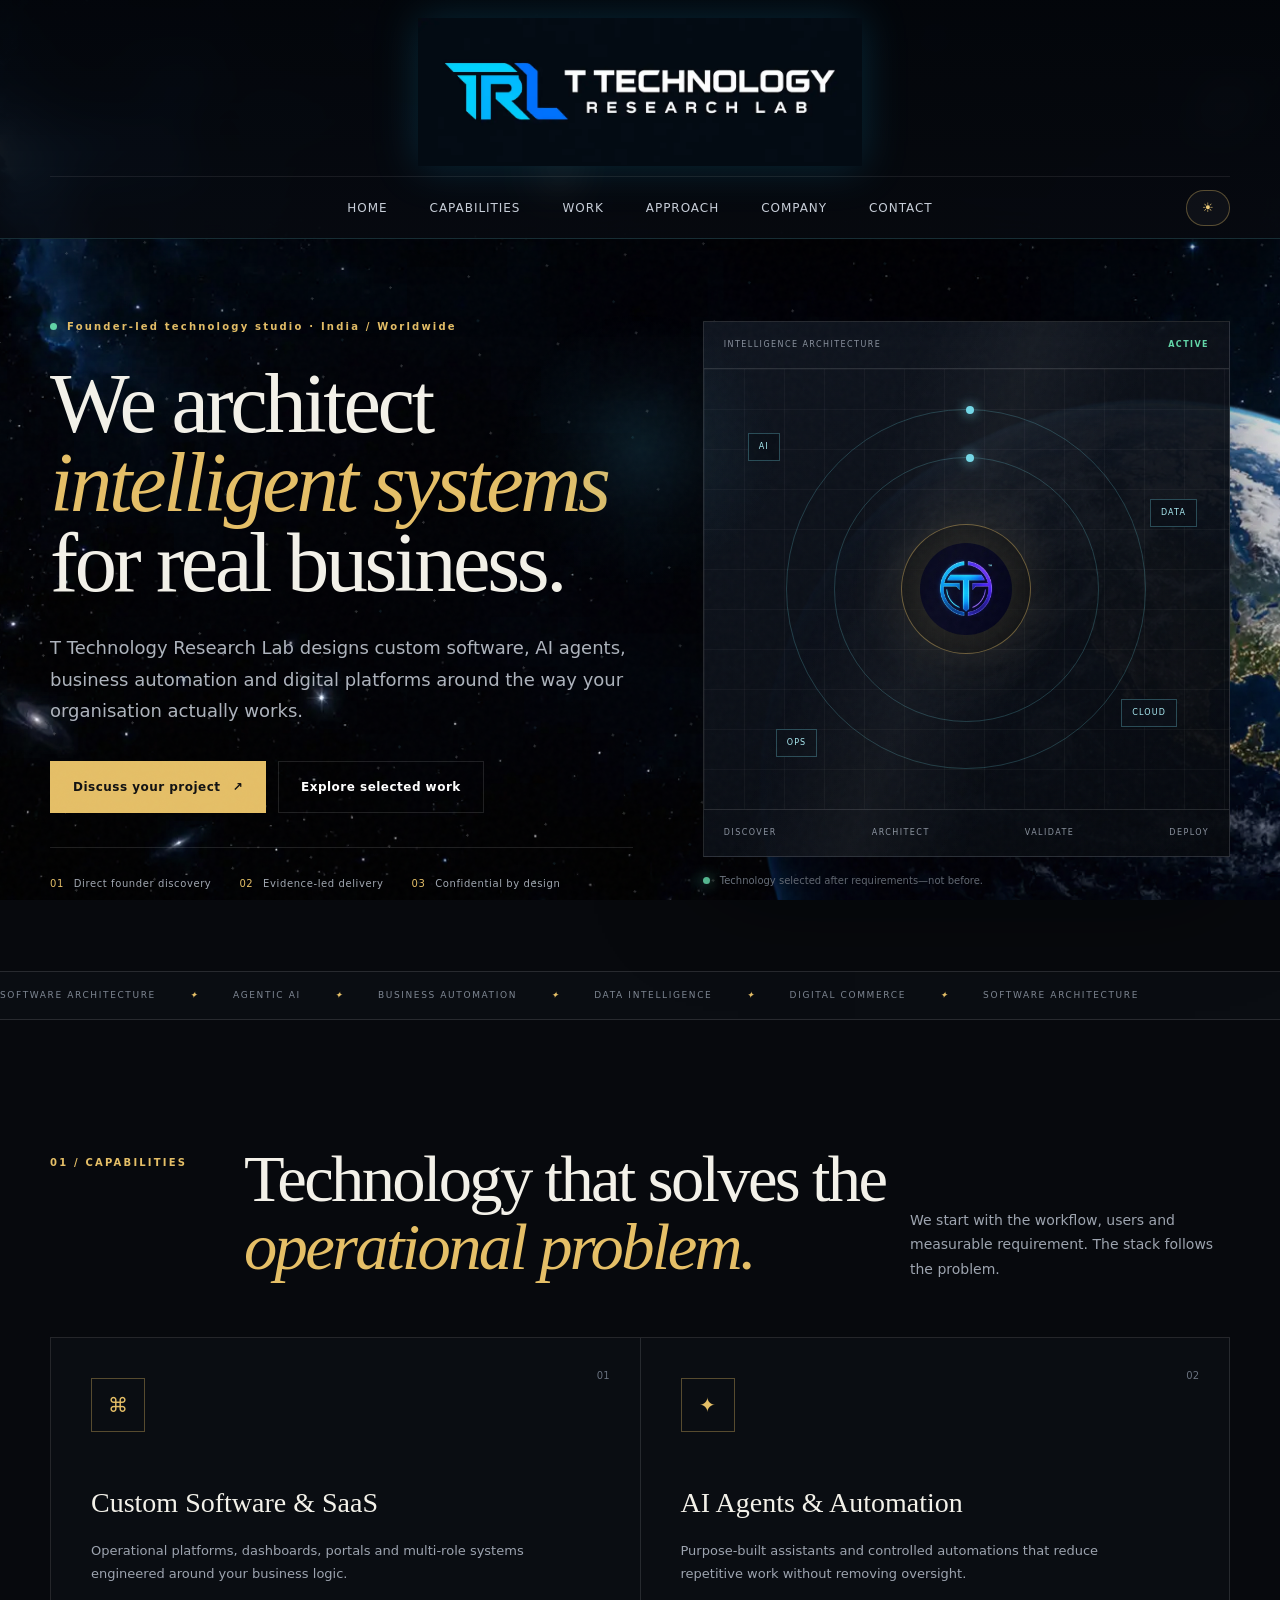
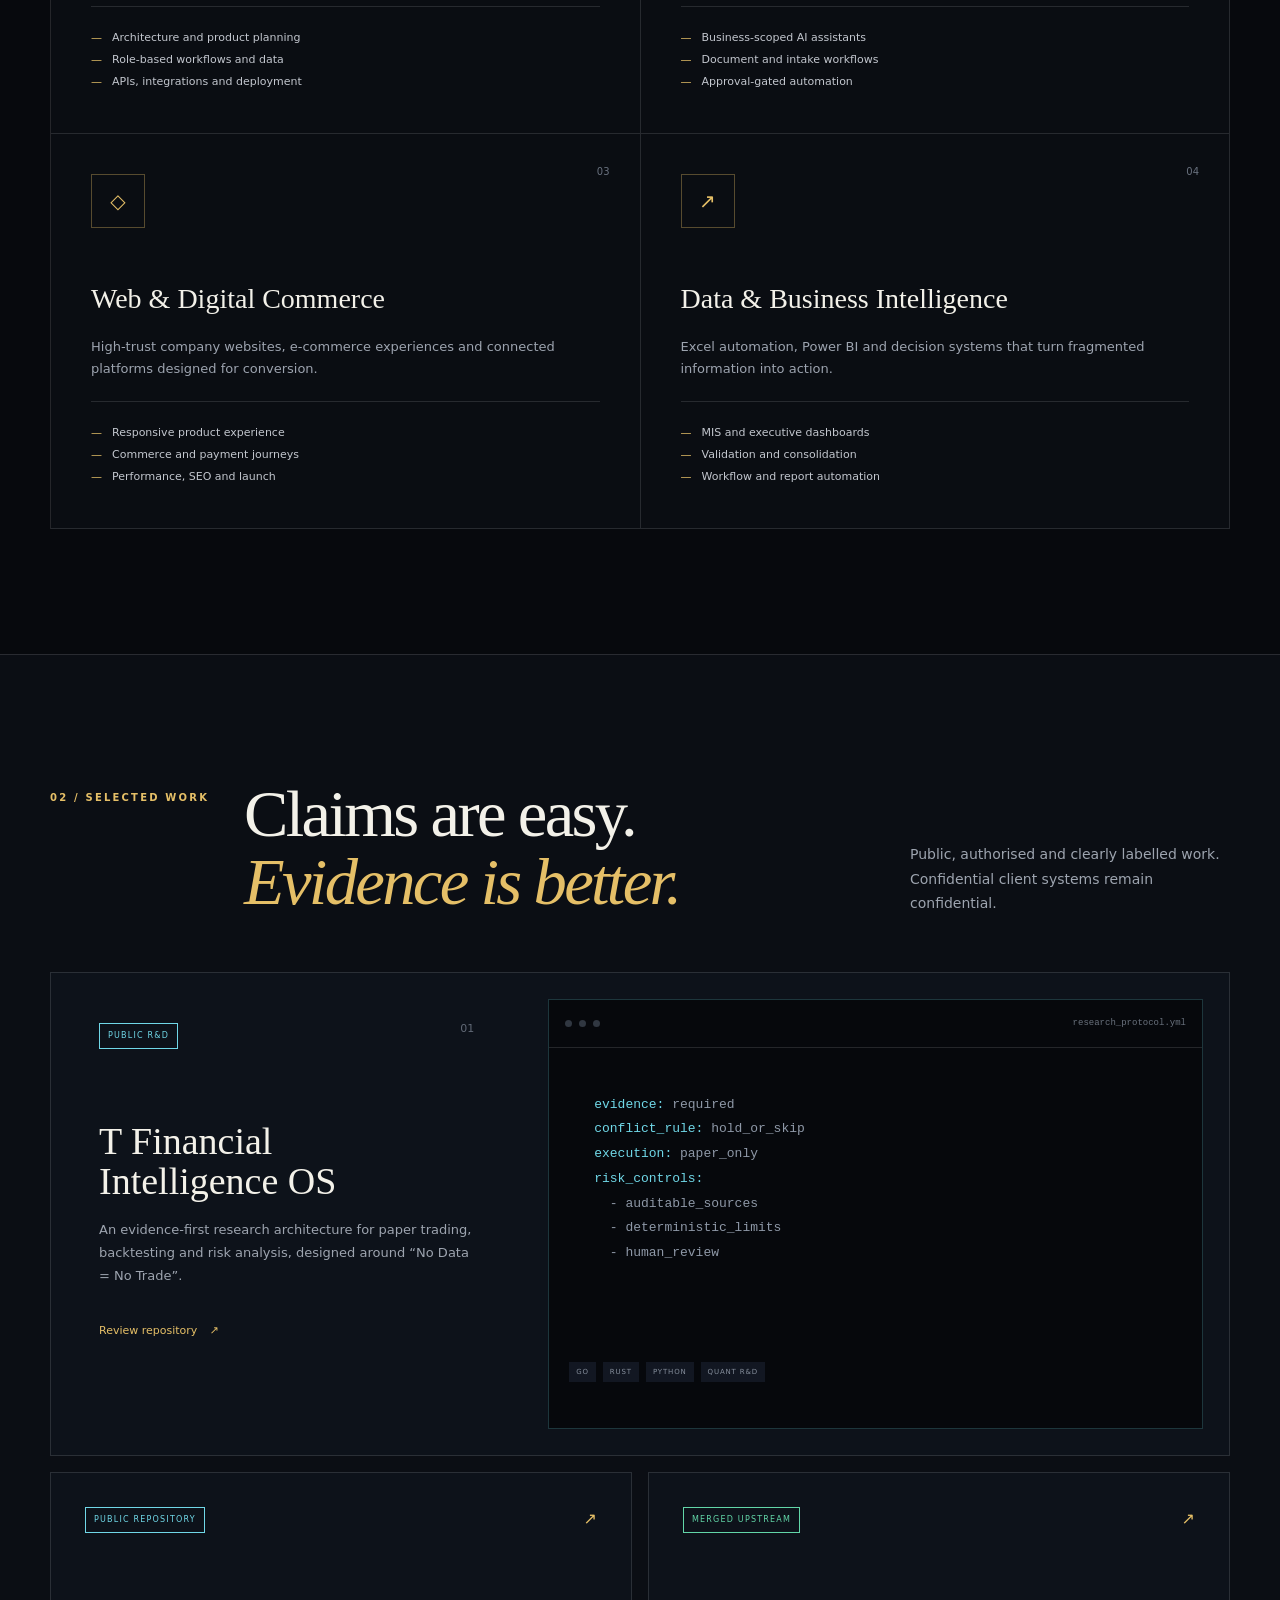
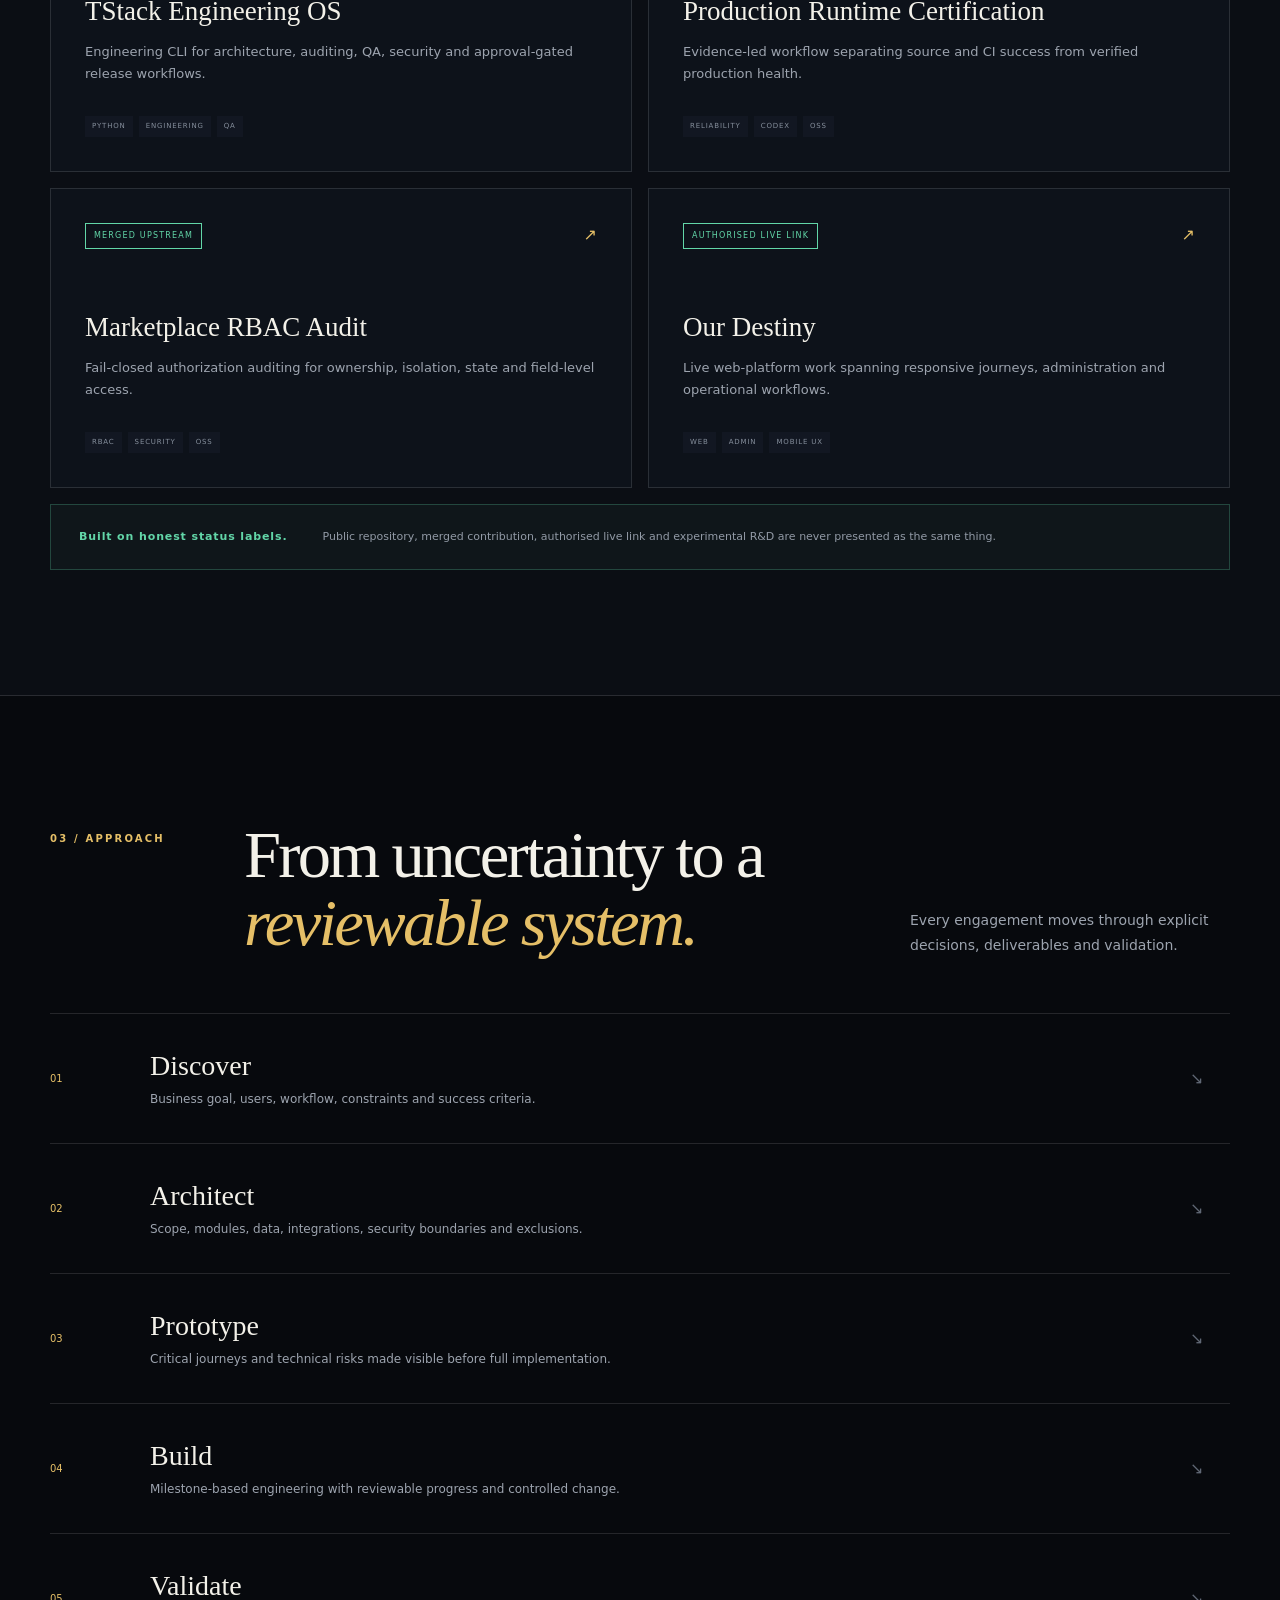
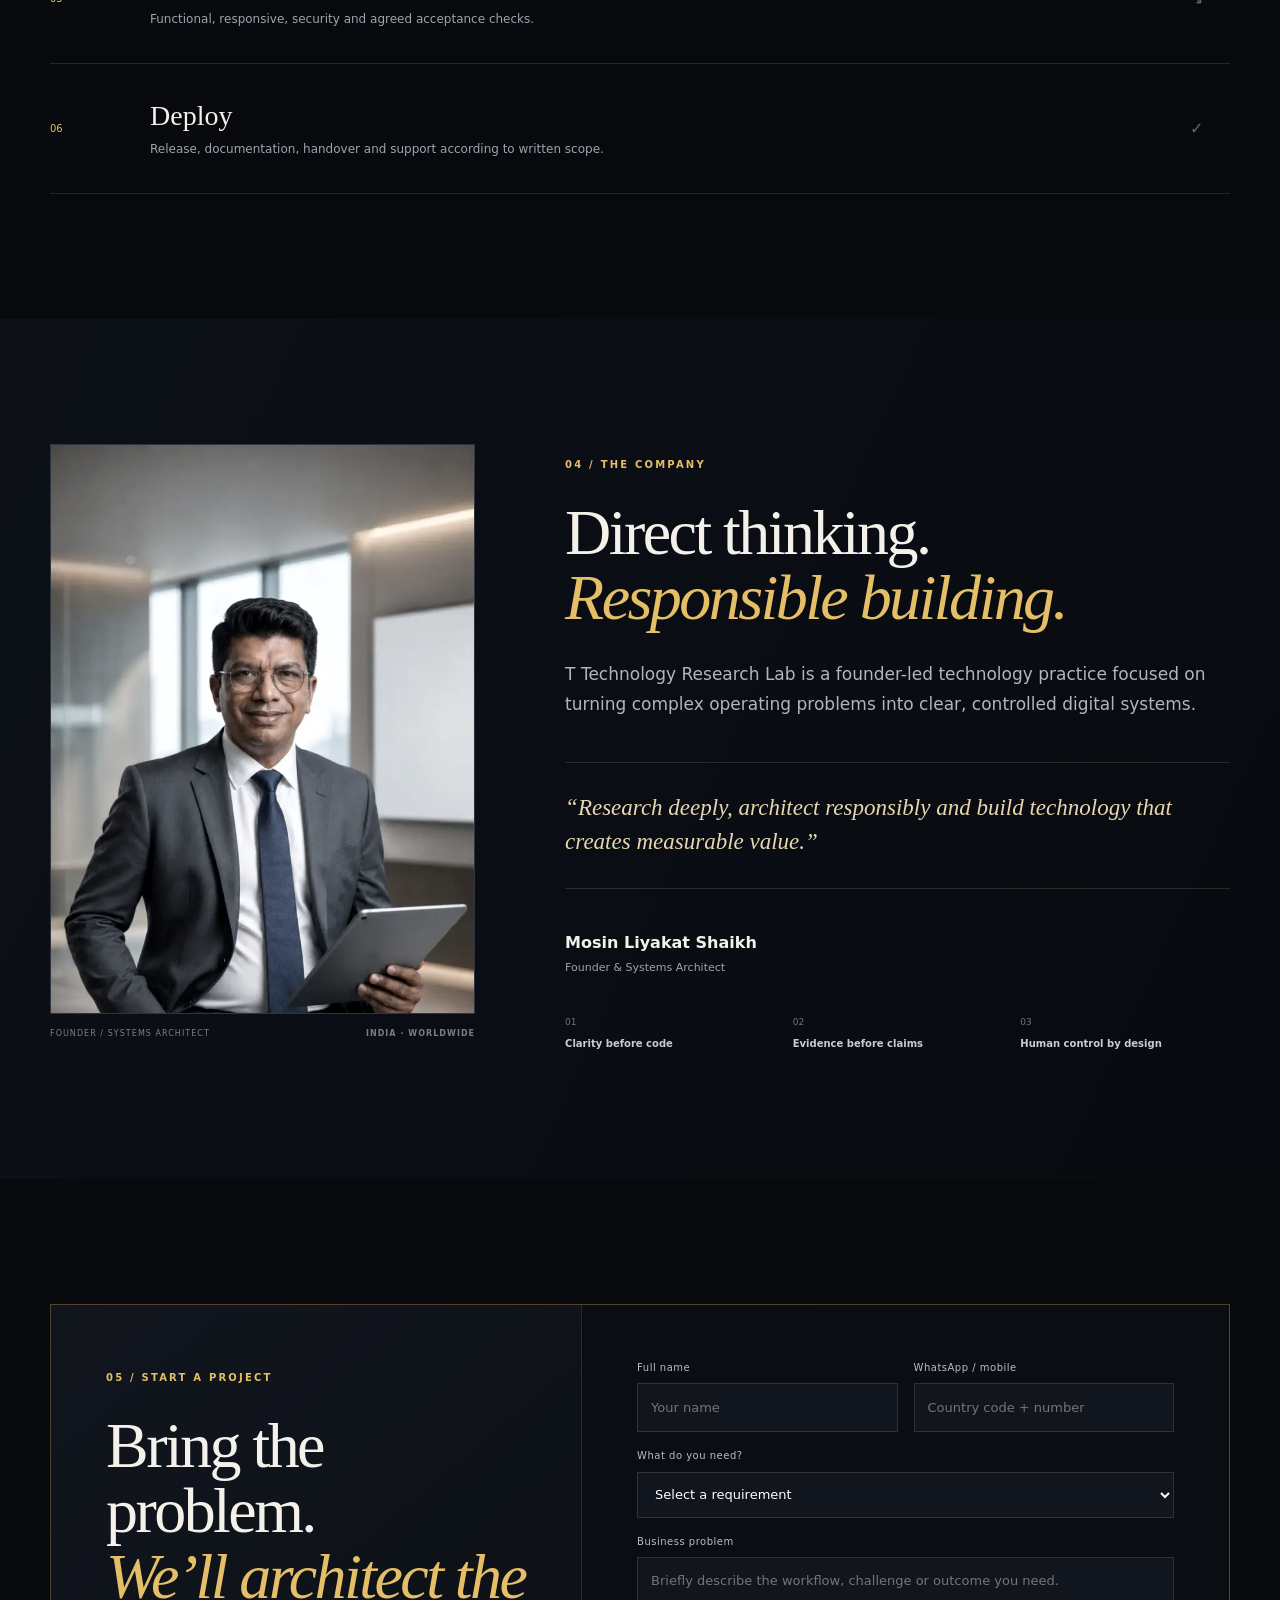
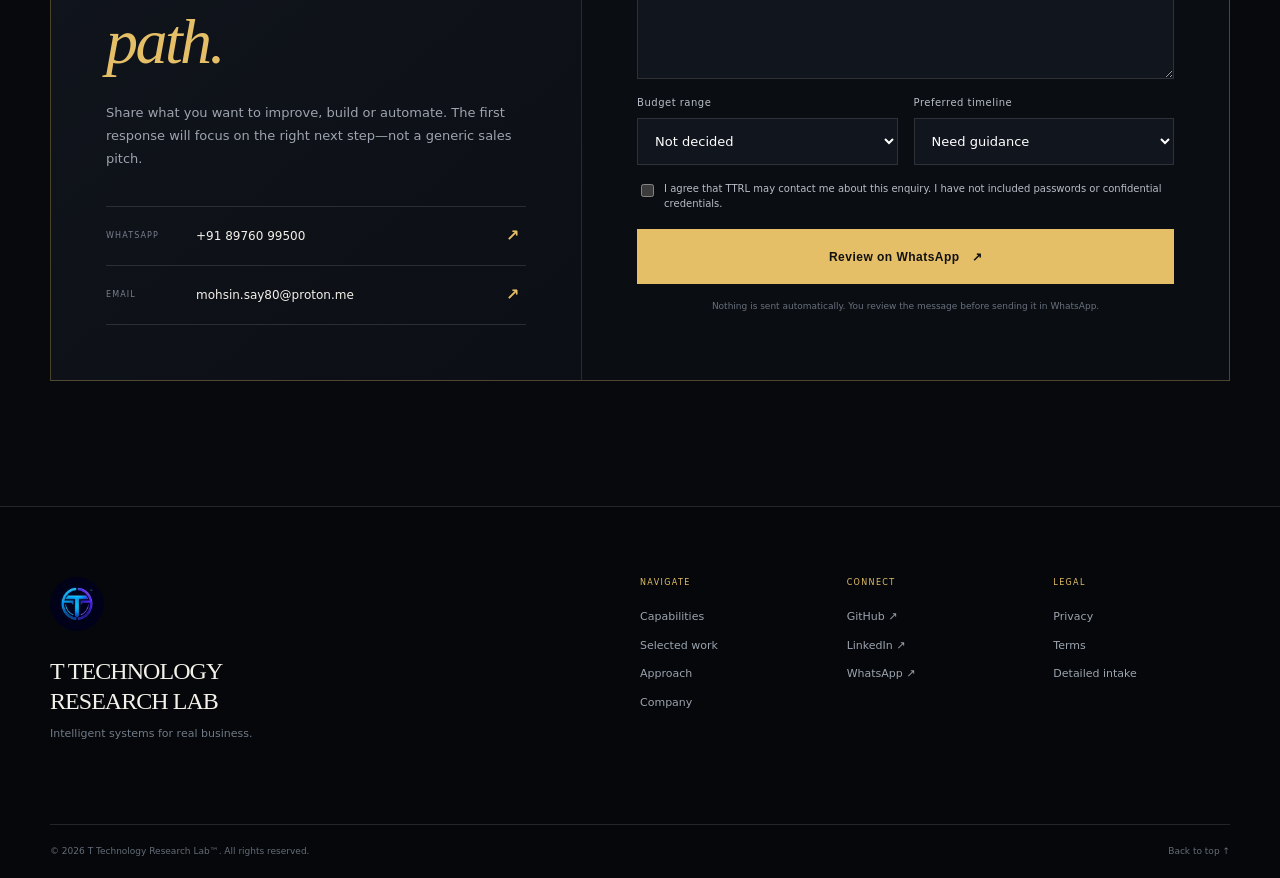
==== commit 4cc9e156: "Add deep-space backdrop with Earth, Moon and Sun" ====
--- a/index.html
+++ b/index.html
@@ -9,7 +9,7 @@
 <script type="application/ld+json">{"@context":"https://schema.org","@graph":[{"@type":["Organization","ProfessionalService"],"@id":"https://mosinlshaikh.github.io/#ttrl","name":"T Technology Research Lab","alternateName":"TTRL","url":"https://mosinlshaikh.github.io/","logo":"https://mosinlshaikh.github.io/assets/logo.webp","founder":{"@id":"https://mosinlshaikh.github.io/#mosin"},"email":"mohsin.say80@proton.me","telephone":"+91-89760-99500","areaServed":"Worldwide"},{"@type":"Person","@id":"https://mosinlshaikh.github.io/#mosin","name":"Mosin Liyakat Shaikh","jobTitle":"Founder and Systems Architect","worksFor":{"@id":"https://mosinlshaikh.github.io/#ttrl"},"sameAs":["https://github.com/mosinlshaikh","https://in.linkedin.com/in/mosin-shaikh-35ab00298"]}]}</script>
 </head>
 <body>
-<a class="skip-link" href="#main">Skip to main content</a><div class="space-scene" aria-hidden="true"><div class="stars stars-a"></div><div class="stars stars-b"></div><div class="space-haze"></div><div class="earth"><span></span></div></div><div class="cursor-glow" aria-hidden="true"></div>
+<a class="skip-link" href="#main">Skip to main content</a><div class="space-scene" aria-hidden="true"><div class="stars stars-a"></div><div class="stars stars-b"></div><div class="space-haze"></div><img class="solar-system" src="assets/ttrl-earth-moon-sun-v1.webp" alt=""></div><div class="cursor-glow" aria-hidden="true"></div>
 <header class="site-header" id="top"><div class="shell header-inner">
 <a class="brand" href="#top" aria-label="T Technology Research Lab home"><img src="assets/ttrl-logo-header-v1.webp" width="1086" height="362" alt="T Technology Research Lab"></a>
 <div class="nav-row"><button class="menu-button" type="button" aria-expanded="false" aria-controls="primary-menu"><span></span><span></span><span></span><b class="sr-only">Open menu</b></button><nav id="primary-menu" class="primary-menu" aria-label="Primary navigation"><a href="#top">Home</a><a href="#capabilities">Capabilities</a><a href="#work">Work</a><a href="#approach">Approach</a><a href="#company">Company</a><a href="#contact">Contact</a></nav><button class="theme-toggle" type="button" aria-label="Switch to light mode" title="Change colour theme"><span class="sun">☀</span><span class="moon-icon">◐</span></button></div>
--- a/company.css
+++ b/company.css
@@ -27,3 +27,12 @@
 @media(max-width:640px){.brand{margin-block:13px 7px;width:min(470px,94vw)}.brand img{max-height:105px}.nav-row{min-height:54px}.primary-menu.open{top:53px}.primary-menu.open a{text-align:center}.hero{padding-top:48px}.earth{width:300px;height:300px;right:-190px;top:500px}.cursor-glow{display:none}}
 @media(pointer:coarse){.cursor-glow{display:none}.primary-menu a:before{display:none}}
 @media(prefers-reduced-motion:reduce){.stars,.earth{animation:none!important}}
+
+/* V3 — generated deep-space field with distant Earth, Moon and Sun */
+.space-scene{background:#02050b url("assets/ttrl-deep-space-v1.webp") center/cover no-repeat}
+.stars-a{opacity:.18}.stars-b{opacity:.1}.space-haze{display:none}
+.solar-system{position:absolute;inset:0;width:100%;height:100%;object-fit:cover;object-position:center;opacity:.92;filter:saturate(.94);animation:solarFloat 18s ease-in-out infinite;pointer-events:none}
+@keyframes solarFloat{0%,100%{transform:scale(1) translate3d(0,0,0)}50%{transform:scale(1.018) translate3d(-.45%,.35%,0)}}
+html[data-theme="light"] .solar-system{opacity:.34;filter:saturate(.7)}
+@media(max-width:640px){.solar-system{object-position:60% center;opacity:.7}}
+@media(prefers-reduced-motion:reduce){.solar-system{animation:none!important}}
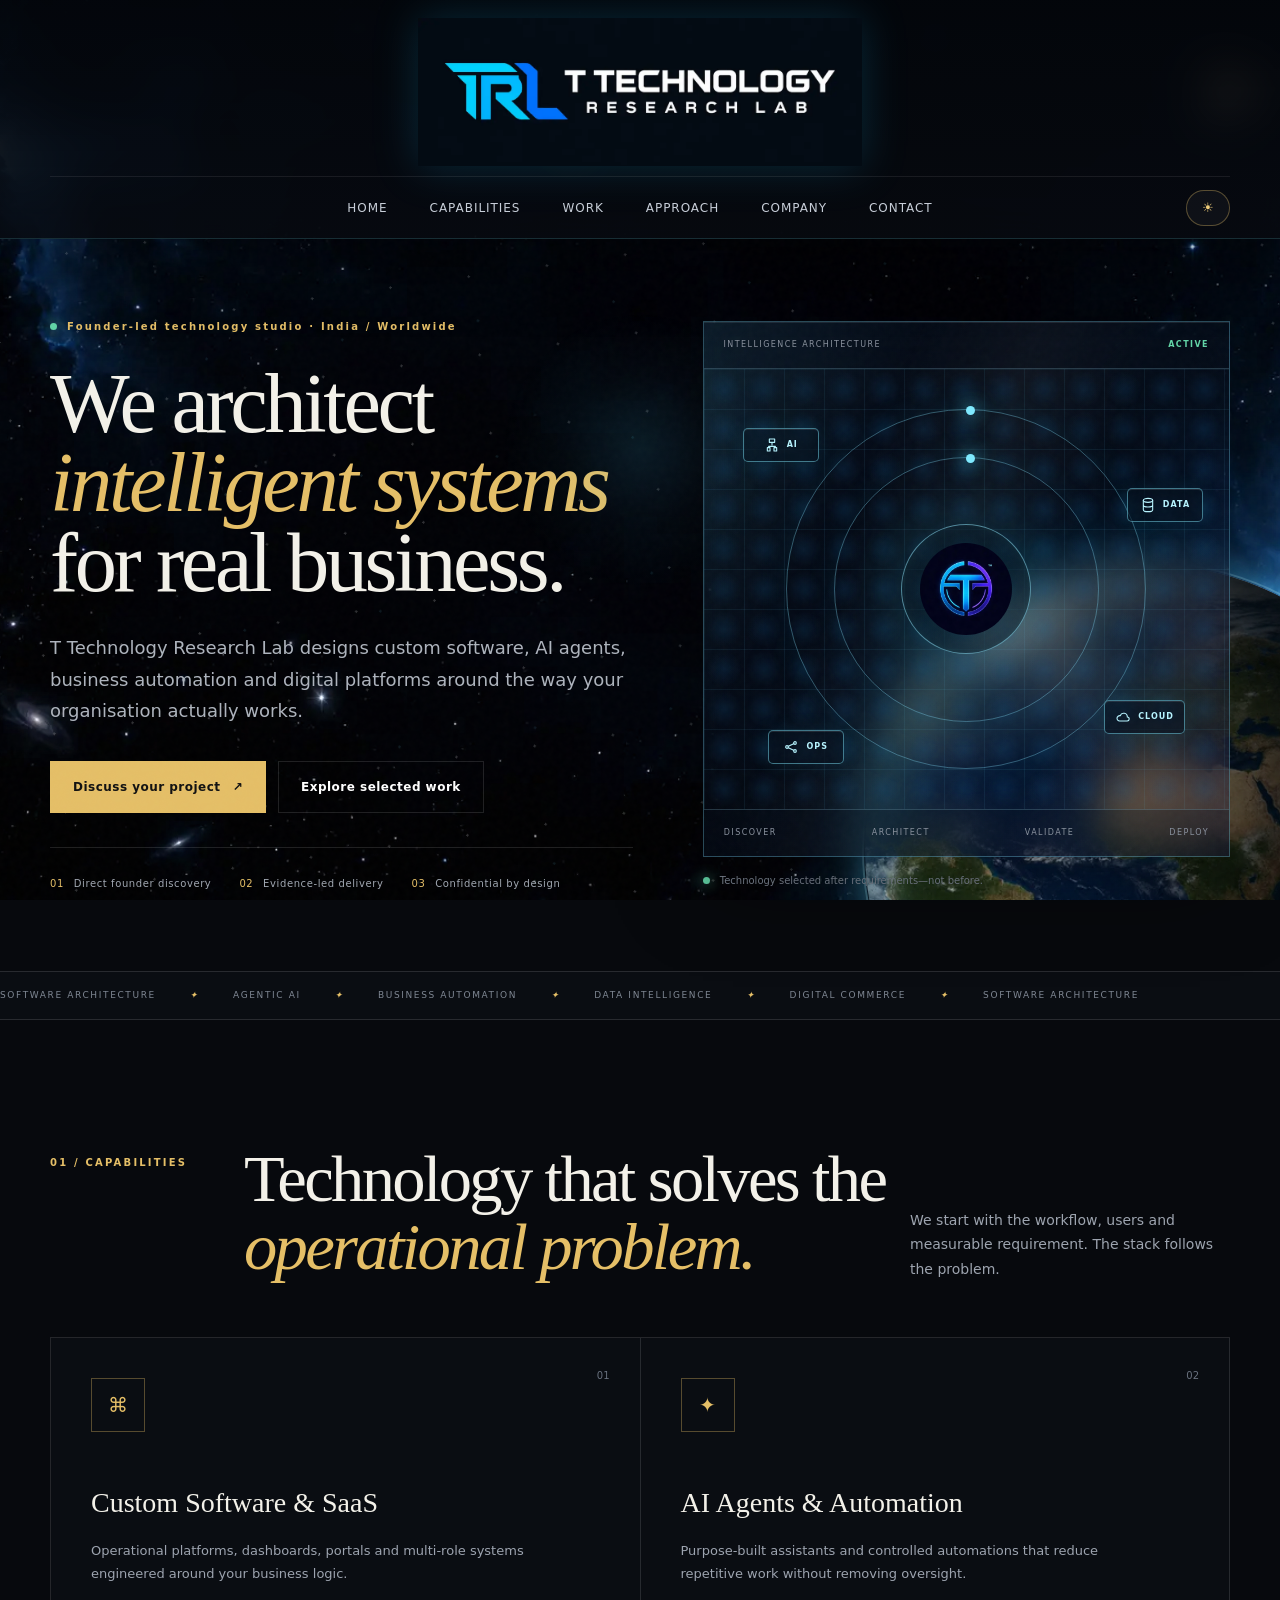
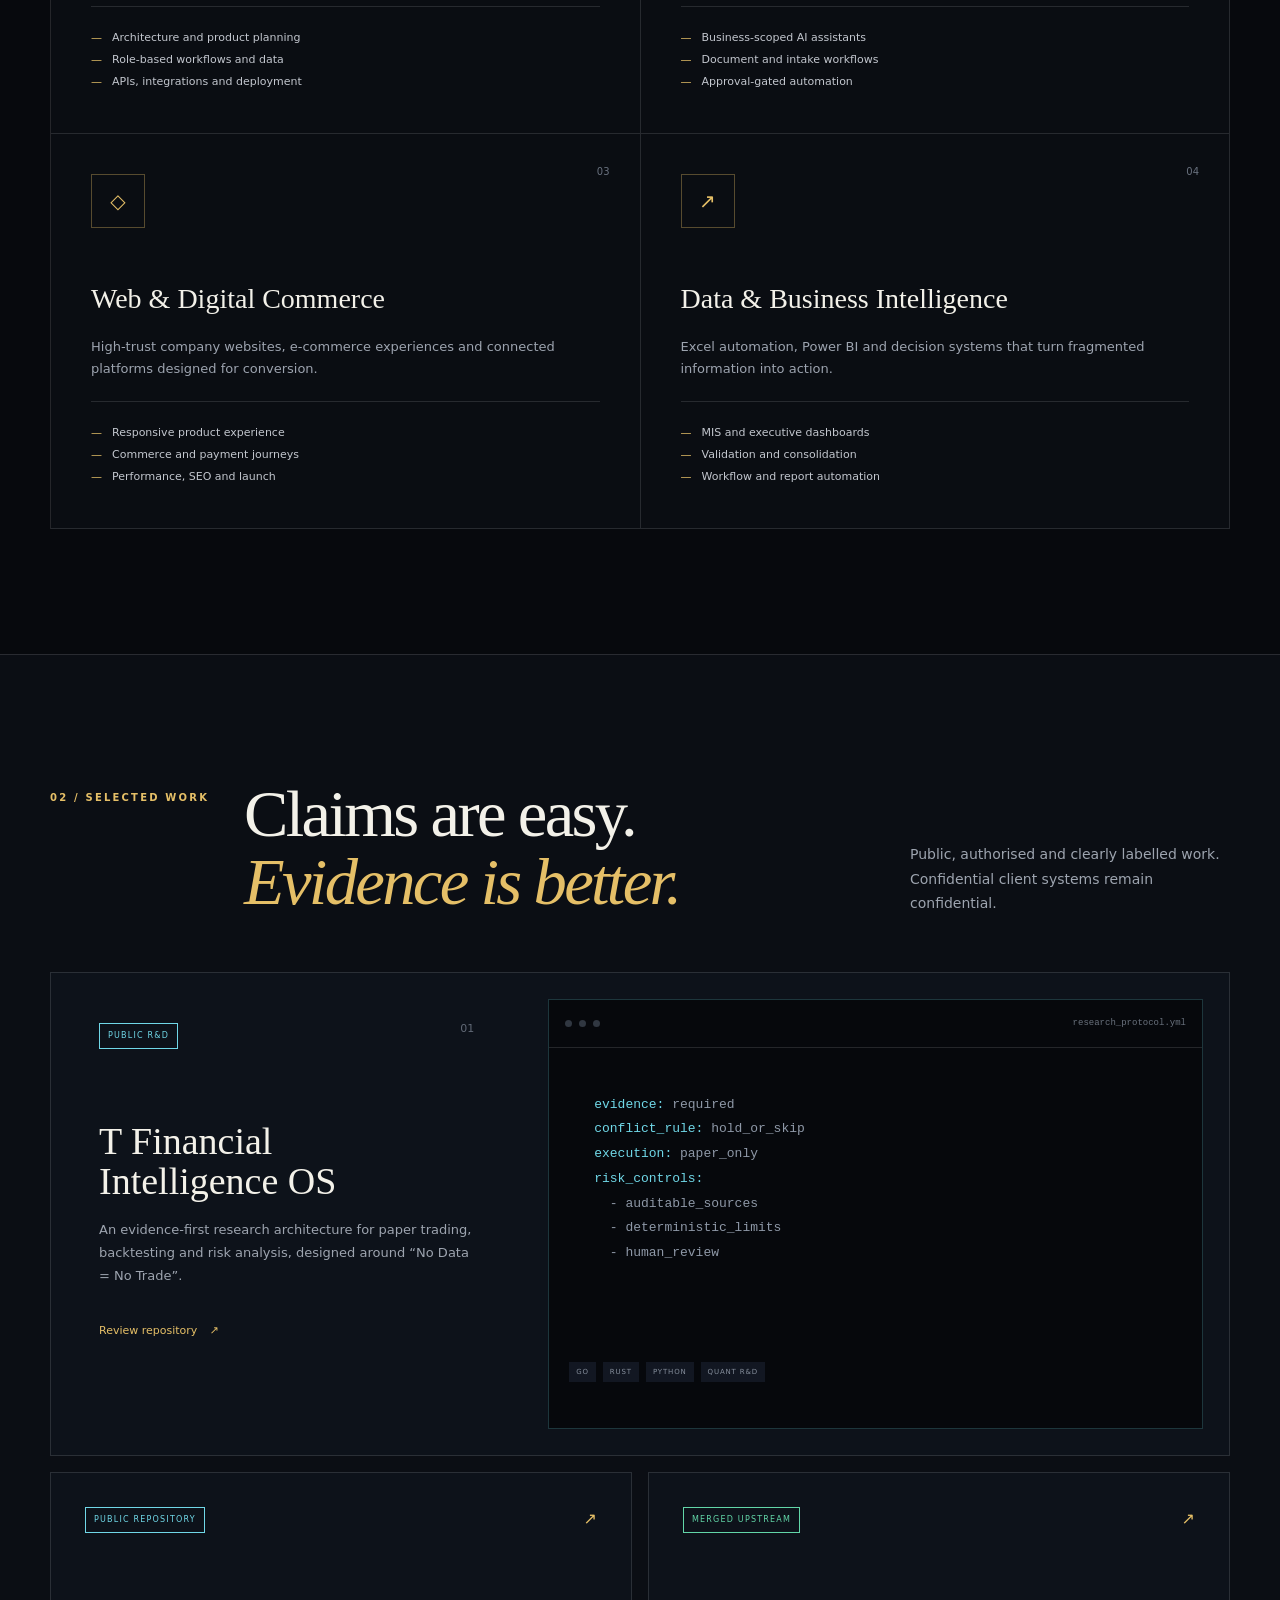
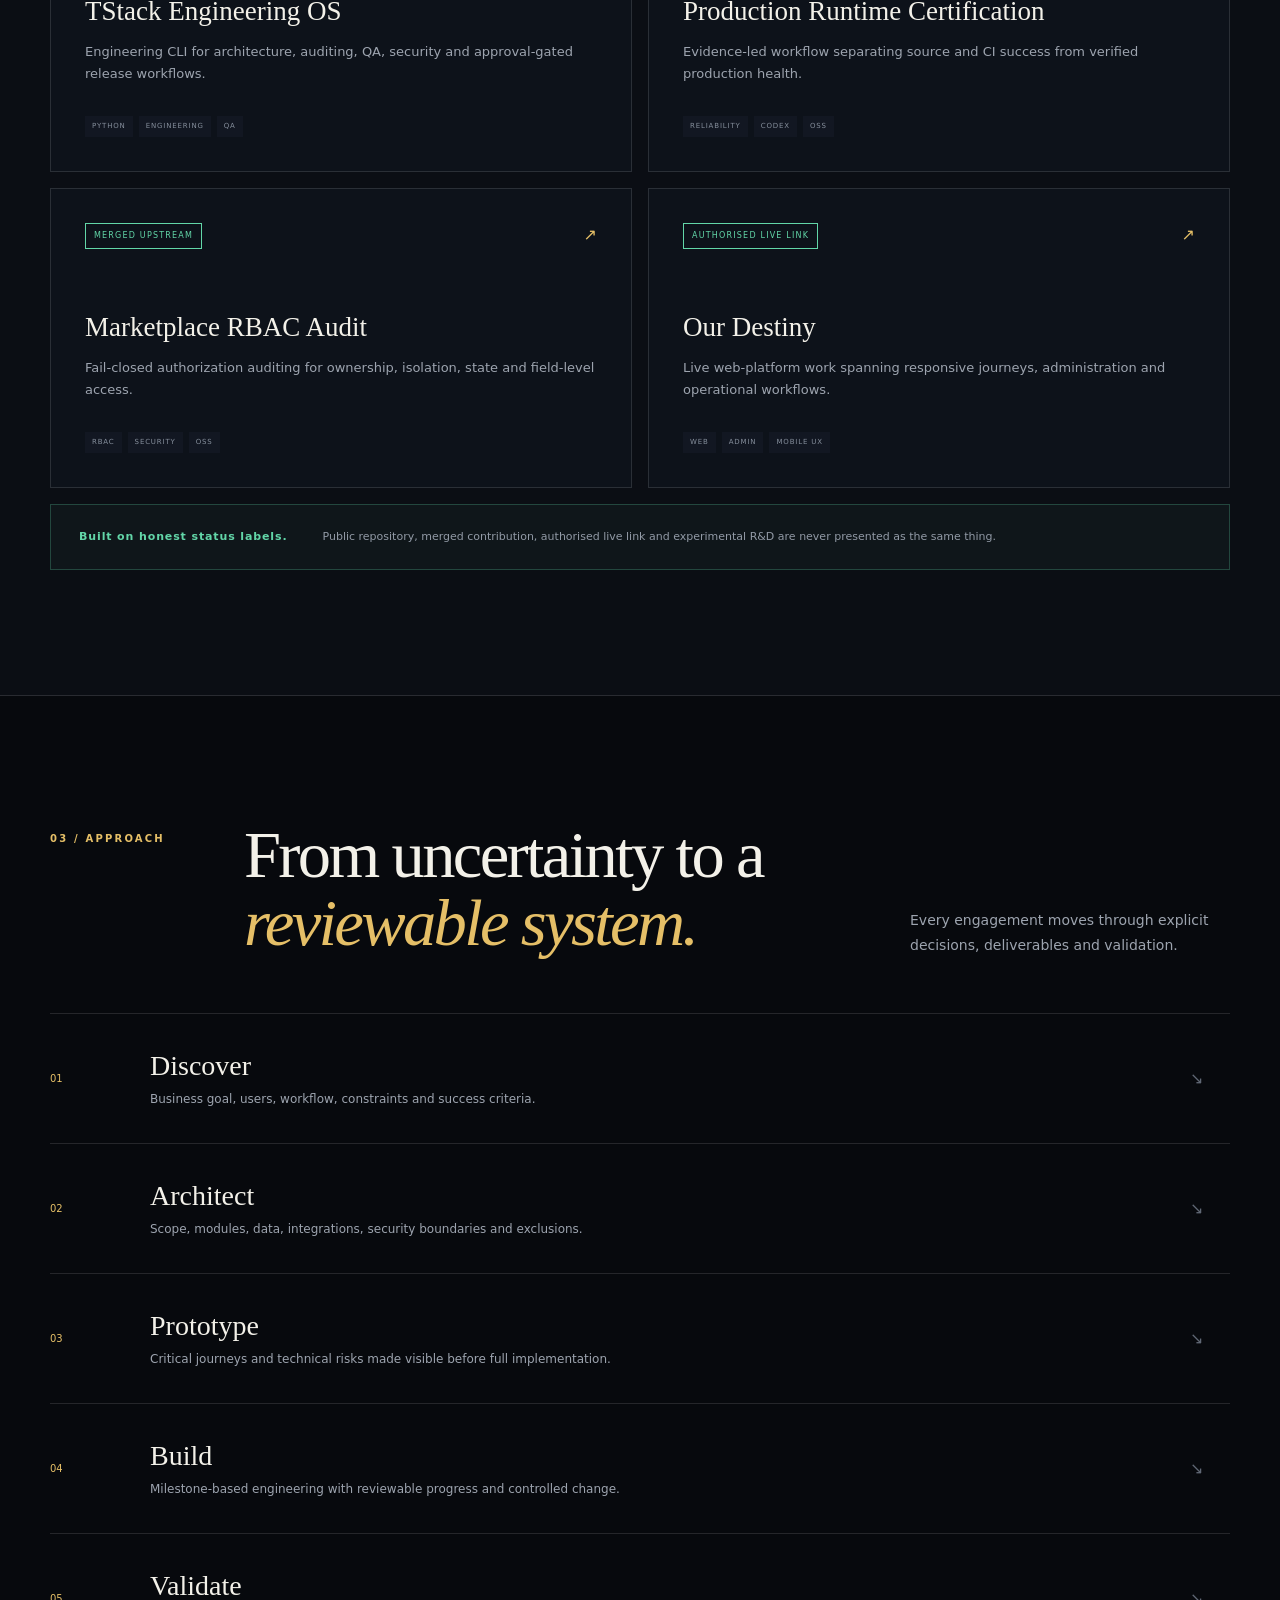
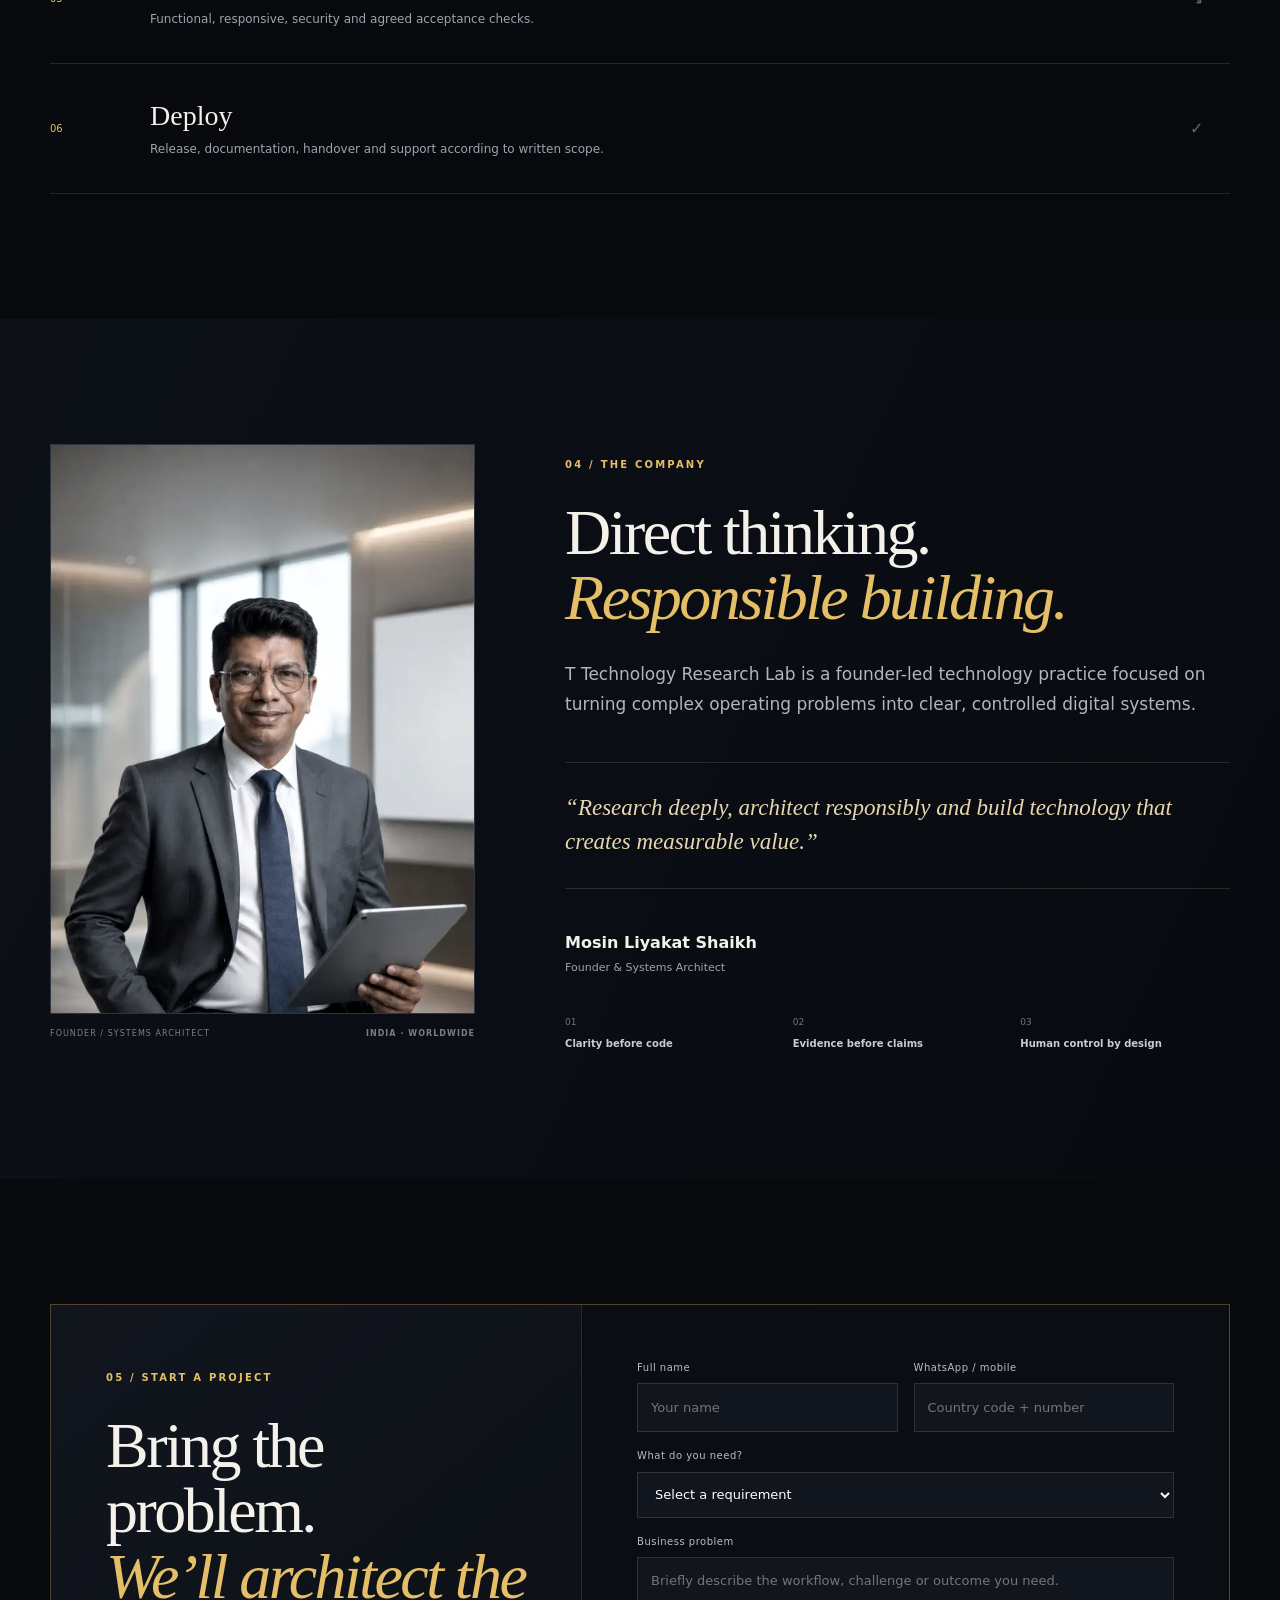
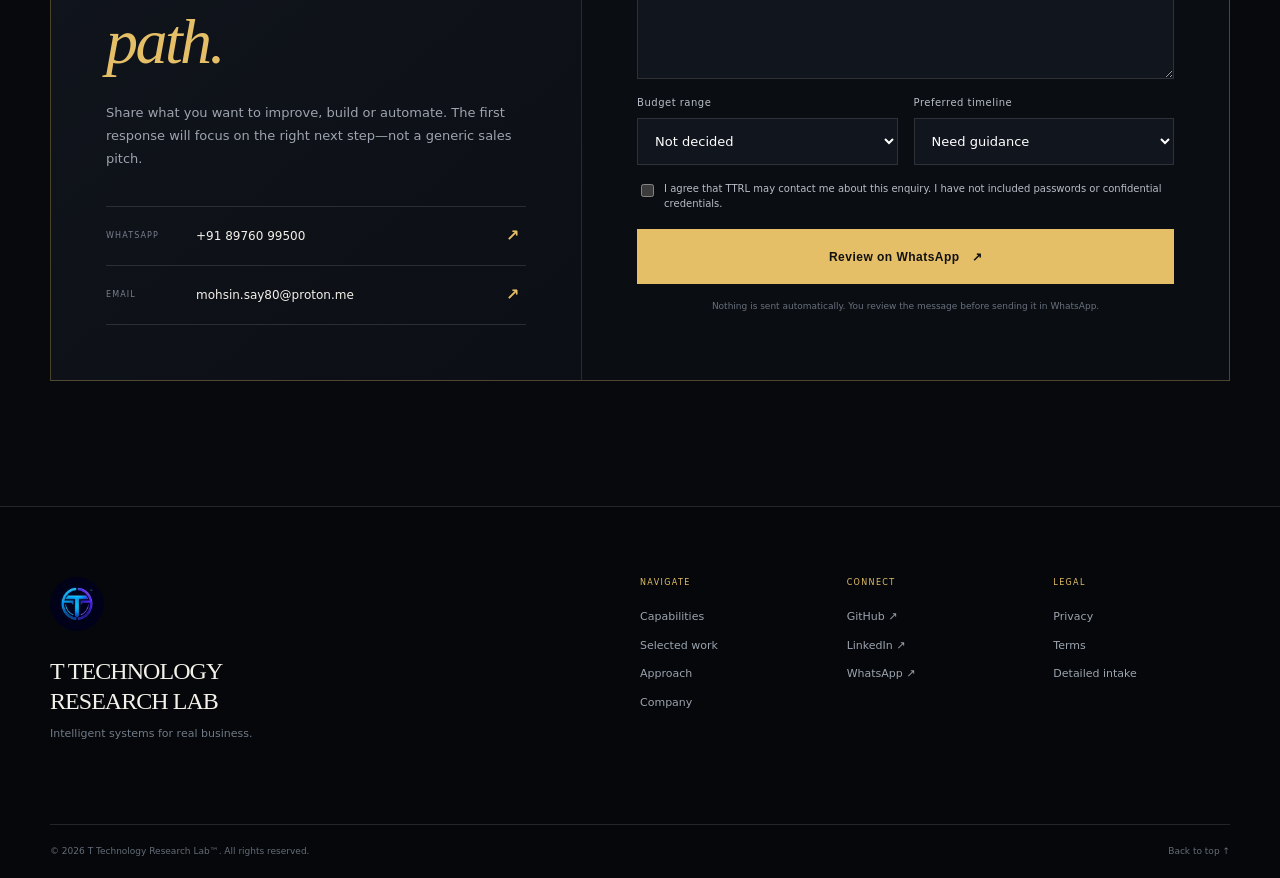
==== commit 5f9920bb: "Refine architecture glass console and natural Earth rotation" ====
--- a/index.html
+++ b/index.html
@@ -9,7 +9,7 @@
 <script type="application/ld+json">{"@context":"https://schema.org","@graph":[{"@type":["Organization","ProfessionalService"],"@id":"https://mosinlshaikh.github.io/#ttrl","name":"T Technology Research Lab","alternateName":"TTRL","url":"https://mosinlshaikh.github.io/","logo":"https://mosinlshaikh.github.io/assets/logo.webp","founder":{"@id":"https://mosinlshaikh.github.io/#mosin"},"email":"mohsin.say80@proton.me","telephone":"+91-89760-99500","areaServed":"Worldwide"},{"@type":"Person","@id":"https://mosinlshaikh.github.io/#mosin","name":"Mosin Liyakat Shaikh","jobTitle":"Founder and Systems Architect","worksFor":{"@id":"https://mosinlshaikh.github.io/#ttrl"},"sameAs":["https://github.com/mosinlshaikh","https://in.linkedin.com/in/mosin-shaikh-35ab00298"]}]}</script>
 </head>
 <body>
-<a class="skip-link" href="#main">Skip to main content</a><div class="space-scene" aria-hidden="true"><div class="stars stars-a"></div><div class="stars stars-b"></div><div class="space-haze"></div><img class="solar-system" src="assets/ttrl-earth-moon-sun-v1.webp" alt=""></div><div class="cursor-glow" aria-hidden="true"></div>
+<a class="skip-link" href="#main">Skip to main content</a><div class="space-scene" aria-hidden="true"><div class="stars stars-a"></div><div class="stars stars-b"></div><div class="space-haze"></div><img class="solar-system" src="assets/ttrl-moon-sun-v1.webp" alt=""><div class="earth earth-natural"><span></span></div></div><div class="cursor-glow" aria-hidden="true"></div>
 <header class="site-header" id="top"><div class="shell header-inner">
 <a class="brand" href="#top" aria-label="T Technology Research Lab home"><img src="assets/ttrl-logo-header-v1.webp" width="1086" height="362" alt="T Technology Research Lab"></a>
 <div class="nav-row"><button class="menu-button" type="button" aria-expanded="false" aria-controls="primary-menu"><span></span><span></span><span></span><b class="sr-only">Open menu</b></button><nav id="primary-menu" class="primary-menu" aria-label="Primary navigation"><a href="#top">Home</a><a href="#capabilities">Capabilities</a><a href="#work">Work</a><a href="#approach">Approach</a><a href="#company">Company</a><a href="#contact">Contact</a></nav><button class="theme-toggle" type="button" aria-label="Switch to light mode" title="Change colour theme"><span class="sun">☀</span><span class="moon-icon">◐</span></button></div>
@@ -17,7 +17,7 @@
 <main id="main">
 <section class="hero shell">
 <div class="hero-copy reveal"><p class="kicker"><span></span> Founder-led technology studio · India / Worldwide</p><h1>We architect<br><em>intelligent systems</em><br>for real business.</h1><p class="hero-lede">T Technology Research Lab designs custom software, AI agents, business automation and digital platforms around the way your organisation actually works.</p><div class="hero-actions"><a class="button primary" href="#contact">Discuss your project <span>↗</span></a><a class="button quiet" href="#work">Explore selected work</a></div><div class="hero-trust"><span><i>01</i> Direct founder discovery</span><span><i>02</i> Evidence-led delivery</span><span><i>03</i> Confidential by design</span></div></div>
-<div class="hero-visual reveal"><div class="system-card"><div class="system-top"><span>INTELLIGENCE ARCHITECTURE</span><b>ACTIVE</b></div><div class="system-core"><div class="orbit o1"></div><div class="orbit o2"></div><div class="core-mark"><img src="assets/logo.webp" alt="" width="92" height="92"></div><span class="node n1">AI</span><span class="node n2">DATA</span><span class="node n3">CLOUD</span><span class="node n4">OPS</span></div><div class="system-foot"><span>DISCOVER</span><span>ARCHITECT</span><span>VALIDATE</span><span>DEPLOY</span></div></div><p class="visual-note"><span></span> Technology selected after requirements—not before.</p></div>
+<div class="hero-visual reveal"><div class="system-card"><div class="system-top"><span>INTELLIGENCE ARCHITECTURE</span><b>ACTIVE</b></div><div class="system-core"><div class="orbit o1"></div><div class="orbit o2"></div><div class="core-mark"><img src="assets/logo.webp" alt="" width="92" height="92"></div><span class="node n1"><svg viewBox="0 0 24 24" aria-hidden="true"><path d="M8 3h8v5H8zM5 16h4v5H5zM15 16h4v5h-4zM12 8v4M7 16v-2h10v2"/></svg><b>AI</b></span><span class="node n2"><svg viewBox="0 0 24 24" aria-hidden="true"><ellipse cx="12" cy="5" rx="7" ry="3"/><path d="M5 5v7c0 1.7 3.1 3 7 3s7-1.3 7-3V5M5 12v7c0 1.7 3.1 3 7 3s7-1.3 7-3v-7"/></svg><b>DATA</b></span><span class="node n3"><svg viewBox="0 0 24 24" aria-hidden="true"><path d="M7 18a4 4 0 1 1 .8-7.92A5.5 5.5 0 0 1 18.5 12 3 3 0 1 1 18 18Z"/></svg><b>CLOUD</b></span><span class="node n4"><svg viewBox="0 0 24 24" aria-hidden="true"><circle cx="6" cy="12" r="2"/><circle cx="18" cy="6" r="2"/><circle cx="18" cy="18" r="2"/><path d="m8 11 8-4M8 13l8 4"/></svg><b>OPS</b></span></div><div class="system-foot"><span>DISCOVER</span><span>ARCHITECT</span><span>VALIDATE</span><span>DEPLOY</span></div></div><p class="visual-note"><span></span> Technology selected after requirements—not before.</p></div>
 </section>
 <section class="signal-strip"><div class="marquee"><span>SOFTWARE ARCHITECTURE</span><i>✦</i><span>AGENTIC AI</span><i>✦</i><span>BUSINESS AUTOMATION</span><i>✦</i><span>DATA INTELLIGENCE</span><i>✦</i><span>DIGITAL COMMERCE</span><i>✦</i><span>SOFTWARE ARCHITECTURE</span></div></section>
 
--- a/company.css
+++ b/company.css
@@ -36,3 +36,17 @@
 html[data-theme="light"] .solar-system{opacity:.34;filter:saturate(.7)}
 @media(max-width:640px){.solar-system{object-position:60% center;opacity:.7}}
 @media(prefers-reduced-motion:reduce){.solar-system{animation:none!important}}
+
+/* V4 — transparent intelligence console and naturally rotating Earth */
+.system-card{border-color:rgba(126,223,255,.31);background:linear-gradient(145deg,rgba(9,21,36,.58),rgba(5,10,20,.42));backdrop-filter:blur(22px) saturate(128%);-webkit-backdrop-filter:blur(22px) saturate(128%);box-shadow:0 28px 84px rgba(0,0,0,.42),inset 0 1px 0 rgba(255,255,255,.12)}
+.system-card:before{content:"";position:absolute;inset:0;pointer-events:none;background:linear-gradient(118deg,rgba(108,220,255,.1),transparent 28%,transparent 70%,rgba(135,93,255,.08));z-index:0}.system-card>*{position:relative;z-index:1}
+.system-top,.system-foot{border-color:rgba(164,228,255,.2);background:rgba(5,13,24,.26)}.system-core{background-image:linear-gradient(rgba(106,218,255,.07) 1px,transparent 1px),linear-gradient(90deg,rgba(106,218,255,.07) 1px,transparent 1px),radial-gradient(circle at 50% 50%,rgba(22,93,151,.18),transparent 62%)}
+.core-mark{border-color:rgba(138,232,255,.56);background:radial-gradient(circle,rgba(29,219,255,.22),rgba(5,12,24,.55) 66%);box-shadow:0 0 72px rgba(27,210,255,.2),inset 0 0 26px rgba(73,225,255,.18)}
+.orbit{border-color:rgba(129,225,255,.35);box-shadow:0 0 34px rgba(35,201,255,.07)}.orbit:before{width:9px;height:9px;background:#7feaff;box-shadow:0 0 16px #47d7ff,0 0 30px rgba(71,215,255,.7)}
+.node{min-width:76px;display:flex;align-items:center;justify-content:center;gap:7px;padding:8px 10px;border-color:rgba(125,232,255,.48);border-radius:5px;background:rgba(5,18,31,.48);backdrop-filter:blur(10px);-webkit-backdrop-filter:blur(10px);box-shadow:0 0 20px rgba(42,207,255,.1),inset 0 1px rgba(255,255,255,.1);color:#b7f4ff}.node svg{width:16px;height:16px;fill:none;stroke:currentColor;stroke-width:1.65;stroke-linecap:round;stroke-linejoin:round}.node b{font-size:8px;letter-spacing:.13em;font-weight:700}.n1{top:59px;left:39px}.n2{top:119px;right:26px}.n3{bottom:75px;right:44px}.n4{bottom:45px;left:64px}
+.solar-system{inset:auto 0 auto 0;top:0;width:100%;height:auto;object-fit:initial;opacity:.9;animation:solarFloat 22s ease-in-out infinite}.earth.earth-natural{right:-155px;top:auto;bottom:-235px;width:570px;height:570px;opacity:.94;animation:earthNaturalRotation 58s linear infinite;background-size:auto 100%;background-repeat:repeat-x}.earth-natural span{background:linear-gradient(90deg,rgba(0,0,0,.05) 16%,rgba(0,0,0,.22) 46%,rgba(0,0,0,.88) 82%)}
+@keyframes earthNaturalRotation{from{background-position:0 center}to{background-position:1140px center}}
+html[data-theme="light"] .earth.earth-natural{opacity:.32}.earth.earth-natural:after{border-color:rgba(144,229,255,.4);box-shadow:0 0 32px rgba(86,204,255,.38)}
+@media(max-width:960px){.earth.earth-natural{width:430px;height:430px;right:-170px;bottom:-170px}.node{transform:scale(.9)}.n1{left:20px}.n2{right:12px}.n3{right:20px}.n4{left:36px}}
+@media(max-width:640px){.earth.earth-natural{width:330px;height:330px;right:-142px;bottom:-135px;opacity:.72}.solar-system{width:150%;max-width:none;left:-25%}.system-core{height:390px}.node{min-width:62px;padding:6px 7px;gap:5px}.node svg{width:14px;height:14px}.node b{font-size:7px}.n1{top:52px;left:12px}.n2{top:111px;right:8px}.n3{bottom:67px;right:12px}.n4{bottom:38px;left:22px}}
+@media(prefers-reduced-motion:reduce){.earth.earth-natural{animation:none!important}}
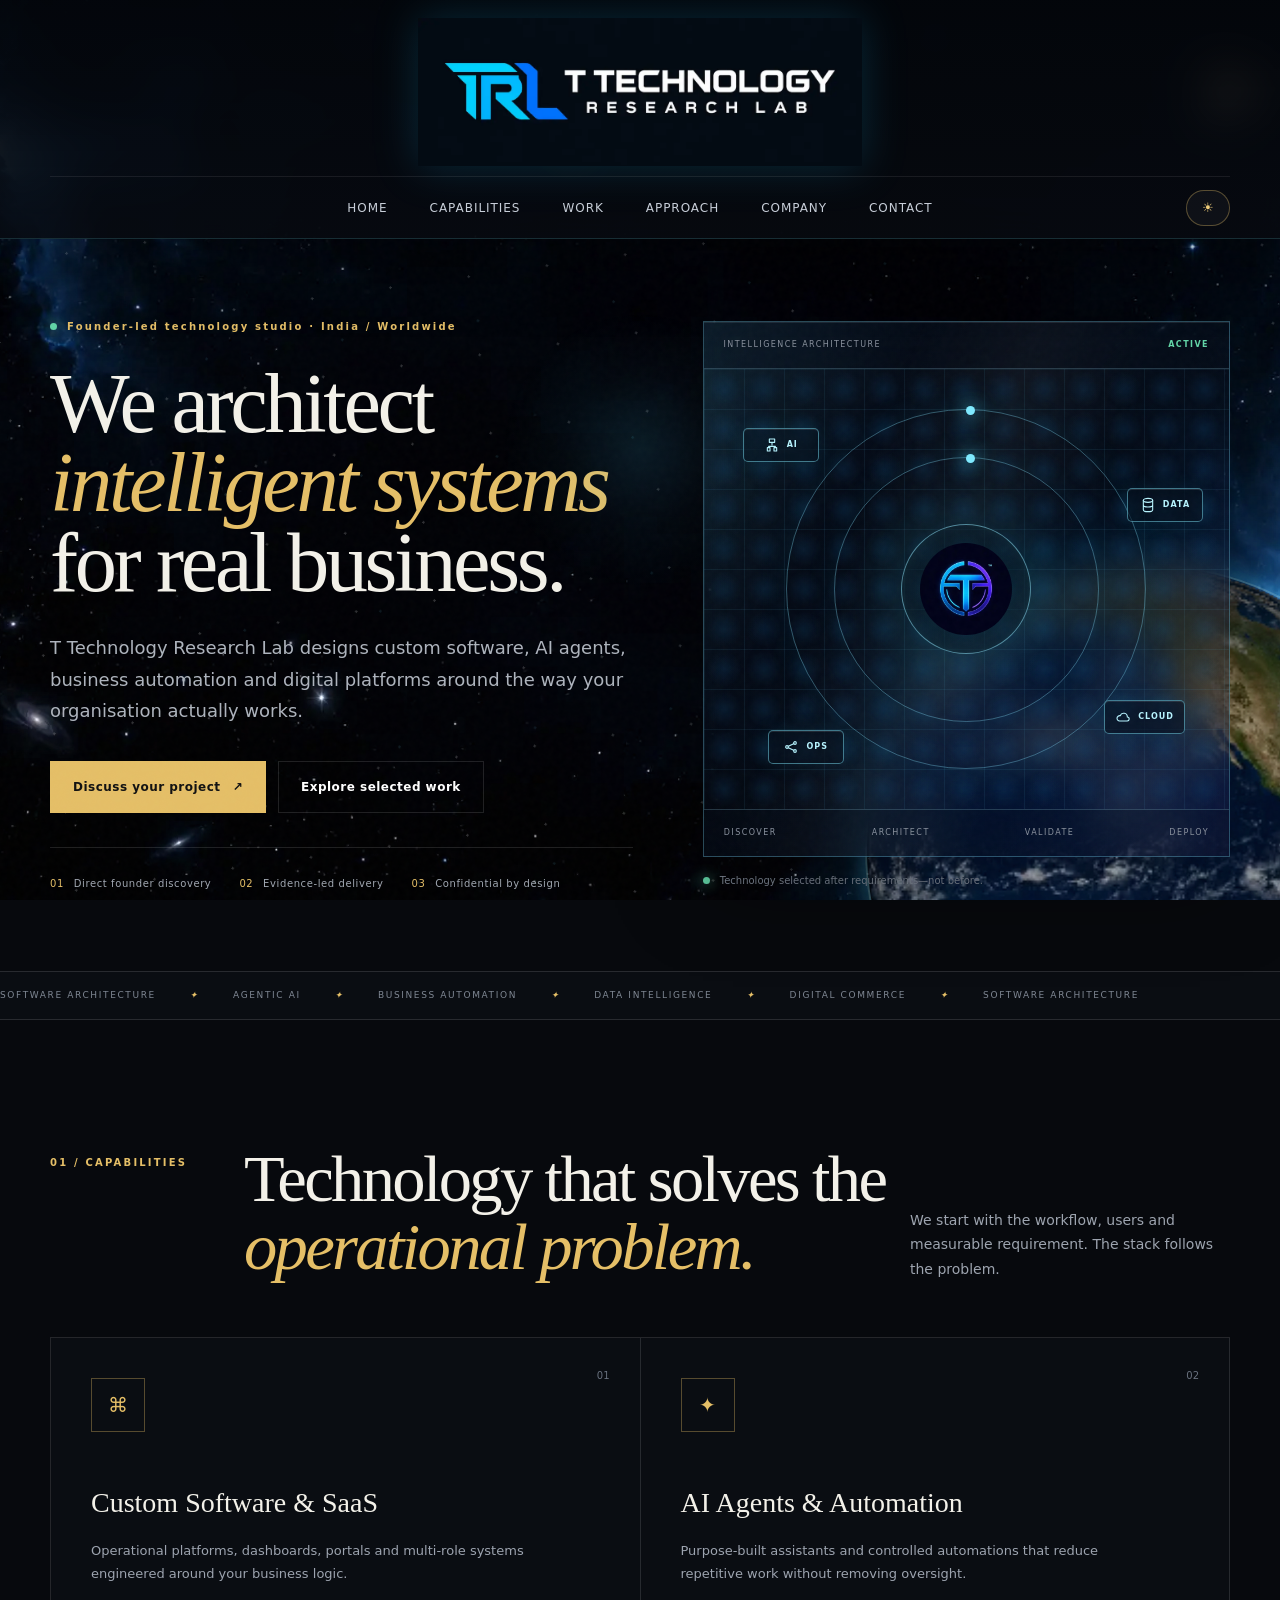
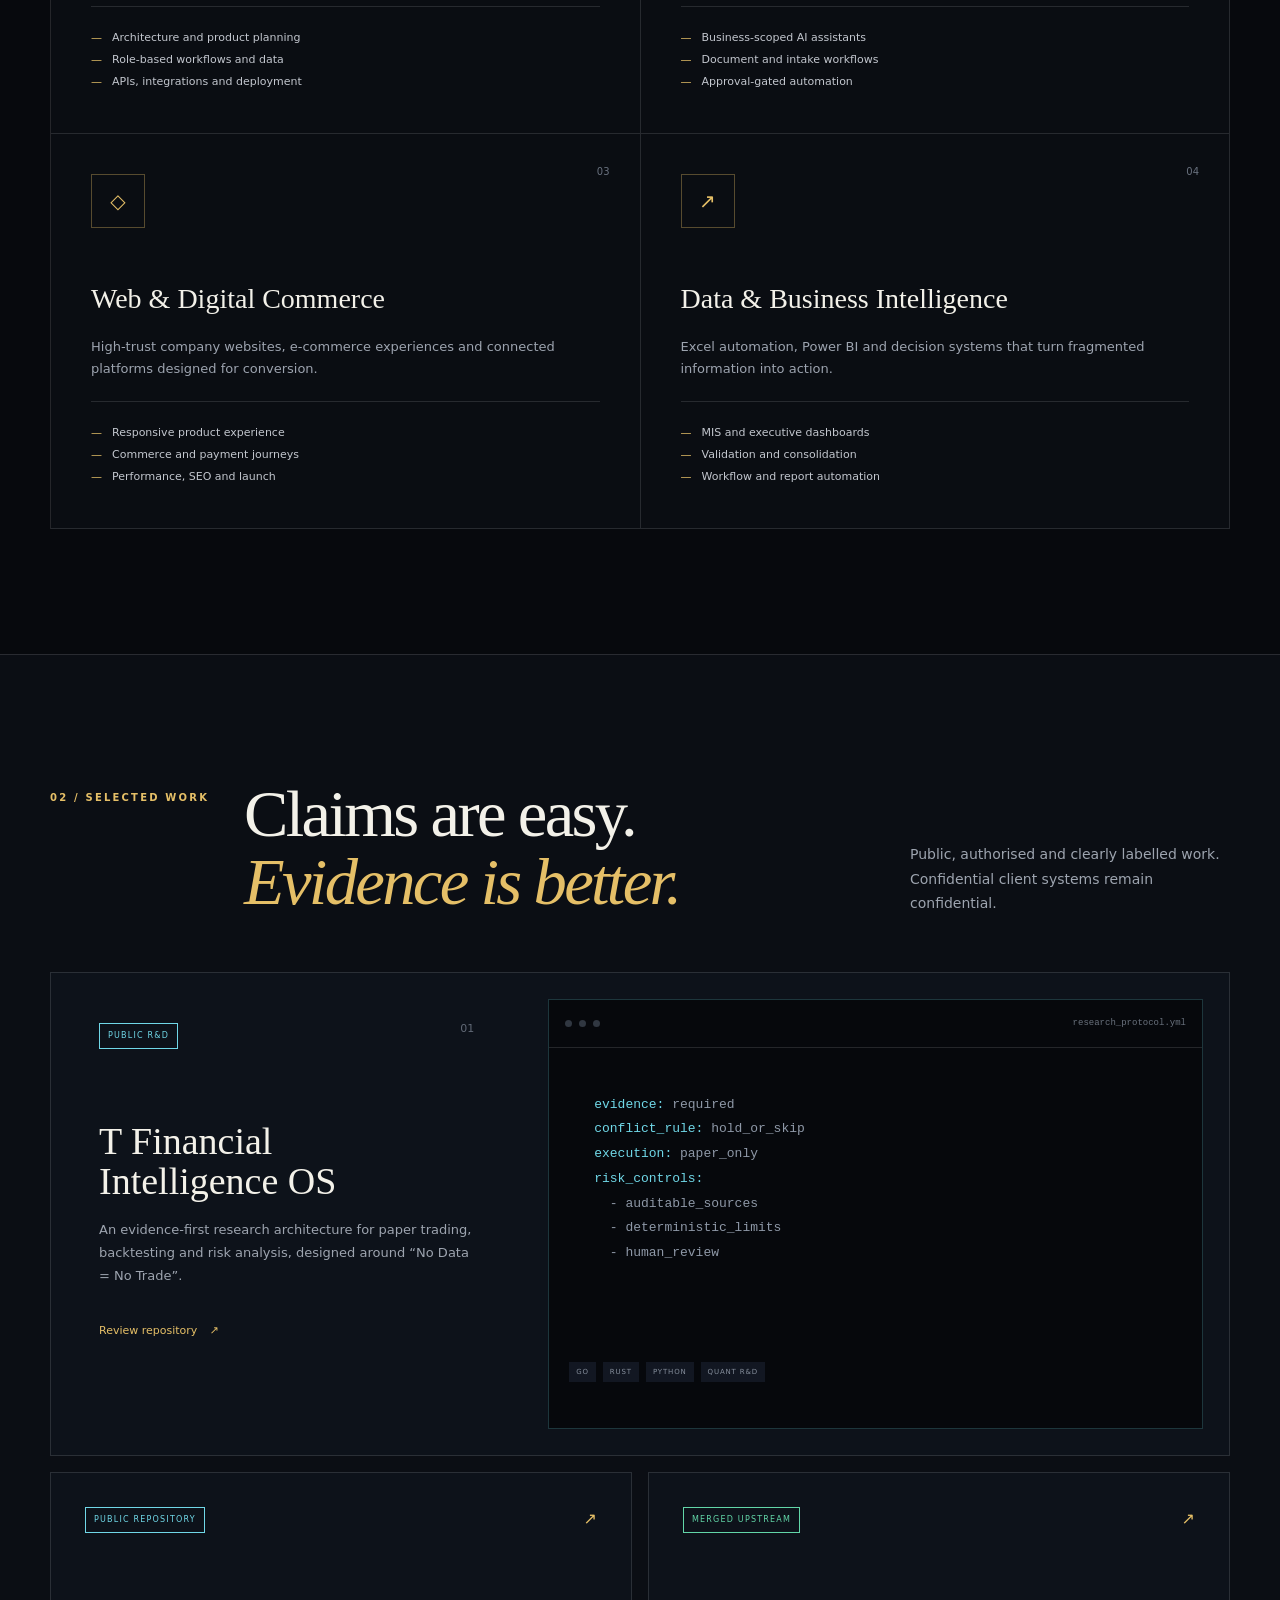
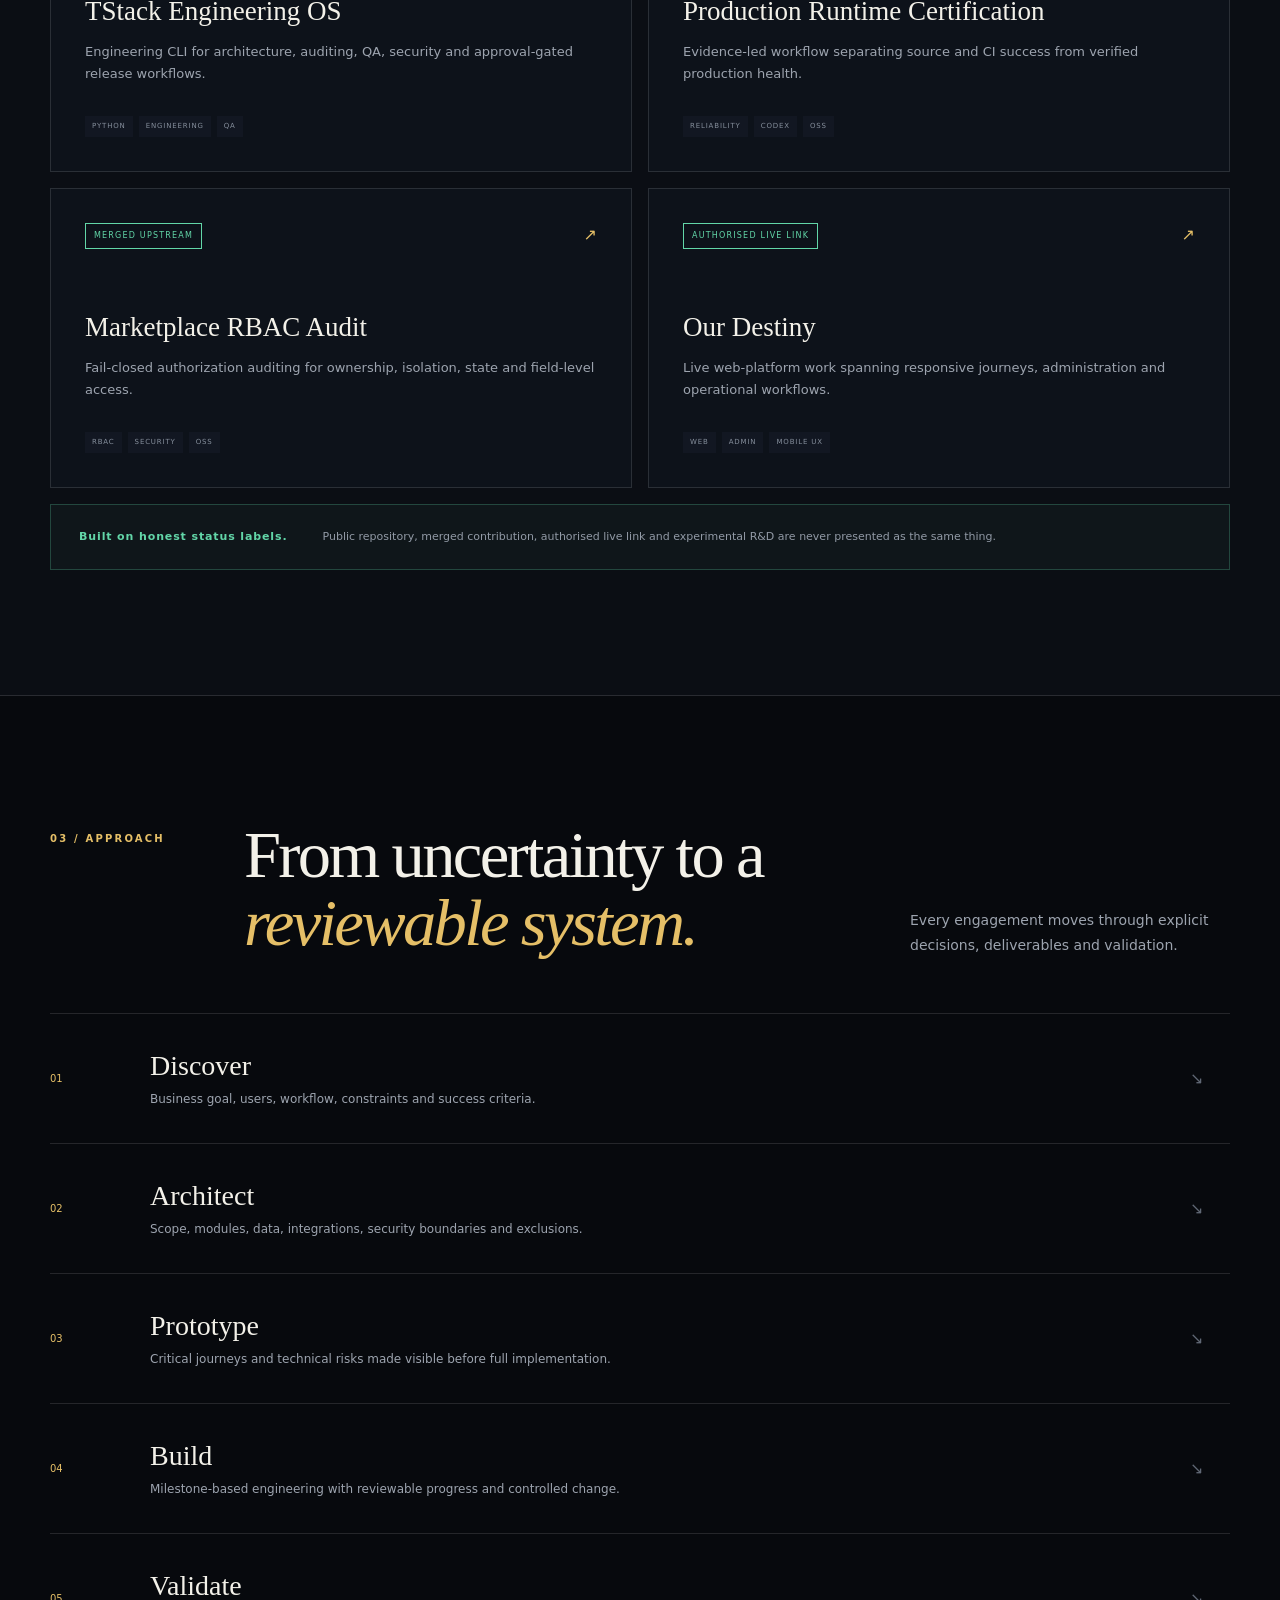
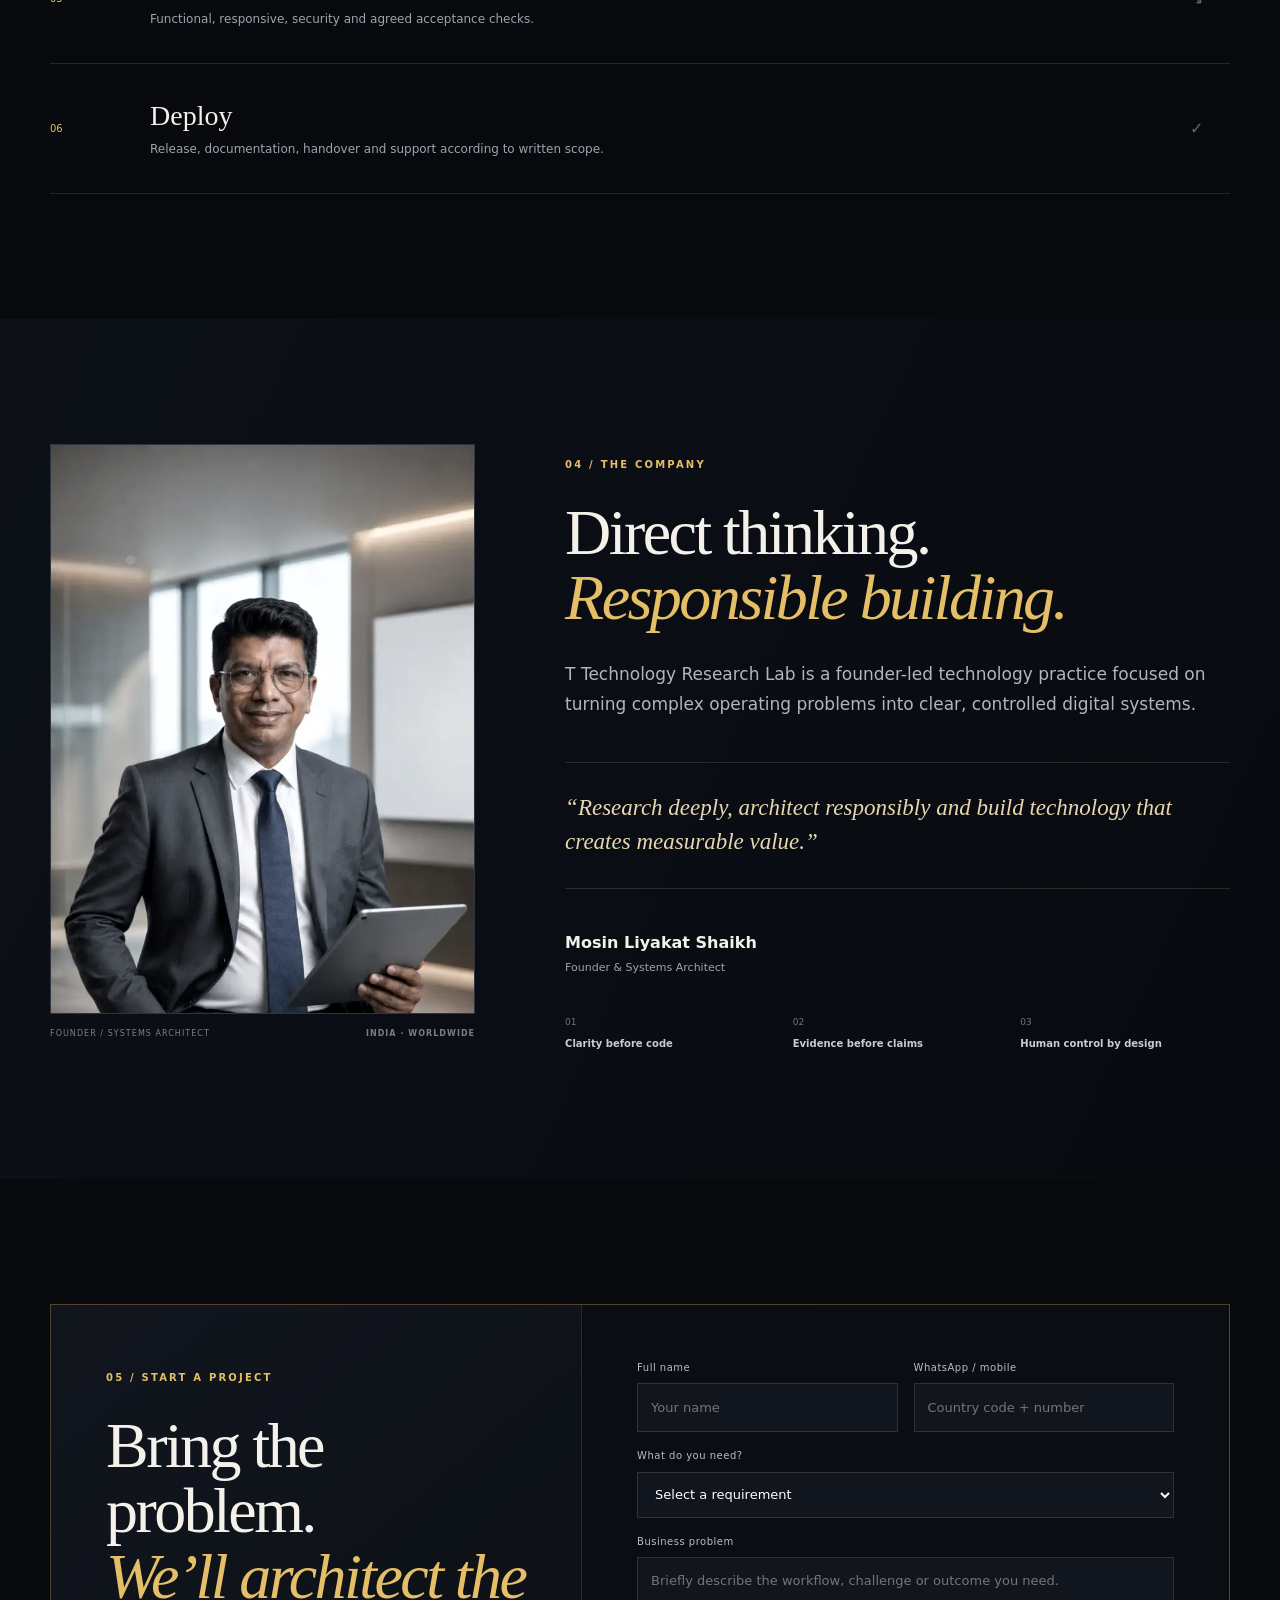
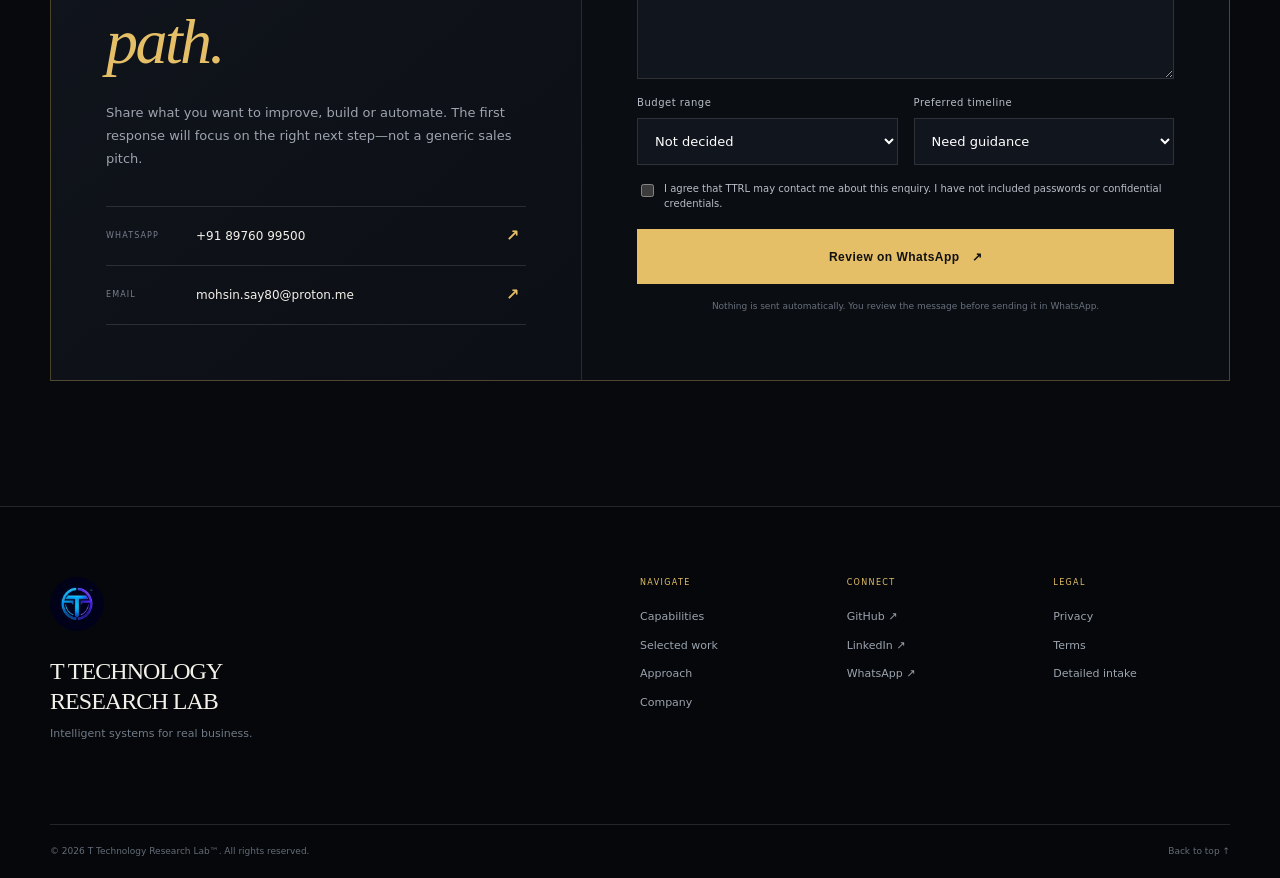
==== commit 21d96538: "Render Earth as a continuously rotating natural globe" ====
--- a/index.html
+++ b/index.html
@@ -9,7 +9,7 @@
 <script type="application/ld+json">{"@context":"https://schema.org","@graph":[{"@type":["Organization","ProfessionalService"],"@id":"https://mosinlshaikh.github.io/#ttrl","name":"T Technology Research Lab","alternateName":"TTRL","url":"https://mosinlshaikh.github.io/","logo":"https://mosinlshaikh.github.io/assets/logo.webp","founder":{"@id":"https://mosinlshaikh.github.io/#mosin"},"email":"mohsin.say80@proton.me","telephone":"+91-89760-99500","areaServed":"Worldwide"},{"@type":"Person","@id":"https://mosinlshaikh.github.io/#mosin","name":"Mosin Liyakat Shaikh","jobTitle":"Founder and Systems Architect","worksFor":{"@id":"https://mosinlshaikh.github.io/#ttrl"},"sameAs":["https://github.com/mosinlshaikh","https://in.linkedin.com/in/mosin-shaikh-35ab00298"]}]}</script>
 </head>
 <body>
-<a class="skip-link" href="#main">Skip to main content</a><div class="space-scene" aria-hidden="true"><div class="stars stars-a"></div><div class="stars stars-b"></div><div class="space-haze"></div><img class="solar-system" src="assets/ttrl-moon-sun-v1.webp" alt=""><div class="earth earth-natural"><span></span></div></div><div class="cursor-glow" aria-hidden="true"></div>
+<a class="skip-link" href="#main">Skip to main content</a><div class="space-scene" aria-hidden="true"><div class="stars stars-a"></div><div class="stars stars-b"></div><div class="space-haze"></div><img class="solar-system" src="assets/ttrl-moon-sun-v1.webp" alt=""><canvas class="earth earth-natural" aria-hidden="true"></canvas></div><div class="cursor-glow" aria-hidden="true"></div>
 <header class="site-header" id="top"><div class="shell header-inner">
 <a class="brand" href="#top" aria-label="T Technology Research Lab home"><img src="assets/ttrl-logo-header-v1.webp" width="1086" height="362" alt="T Technology Research Lab"></a>
 <div class="nav-row"><button class="menu-button" type="button" aria-expanded="false" aria-controls="primary-menu"><span></span><span></span><span></span><b class="sr-only">Open menu</b></button><nav id="primary-menu" class="primary-menu" aria-label="Primary navigation"><a href="#top">Home</a><a href="#capabilities">Capabilities</a><a href="#work">Work</a><a href="#approach">Approach</a><a href="#company">Company</a><a href="#contact">Contact</a></nav><button class="theme-toggle" type="button" aria-label="Switch to light mode" title="Change colour theme"><span class="sun">☀</span><span class="moon-icon">◐</span></button></div>
--- a/company.css
+++ b/company.css
@@ -50,3 +50,7 @@
 @media(max-width:960px){.earth.earth-natural{width:430px;height:430px;right:-170px;bottom:-170px}.node{transform:scale(.9)}.n1{left:20px}.n2{right:12px}.n3{right:20px}.n4{left:36px}}
 @media(max-width:640px){.earth.earth-natural{width:330px;height:330px;right:-142px;bottom:-135px;opacity:.72}.solar-system{width:150%;max-width:none;left:-25%}.system-core{height:390px}.node{min-width:62px;padding:6px 7px;gap:5px}.node svg{width:14px;height:14px}.node b{font-size:7px}.n1{top:52px;left:12px}.n2{top:111px;right:8px}.n3{bottom:67px;right:12px}.n4{bottom:38px;left:22px}}
 @media(prefers-reduced-motion:reduce){.earth.earth-natural{animation:none!important}}
+
+/* V5 — canvas globe: continuous spherical texture rotation, no bounce */
+.earth.earth-natural{background:none;animation:none;border:2px solid rgba(144,229,255,.38);border-radius:50%;box-shadow:0 0 26px rgba(82,207,255,.42),0 0 105px rgba(28,123,205,.24);filter:saturate(1.06) contrast(1.03)}
+.earth.earth-natural:after{display:none}.earth-natural span{display:none}
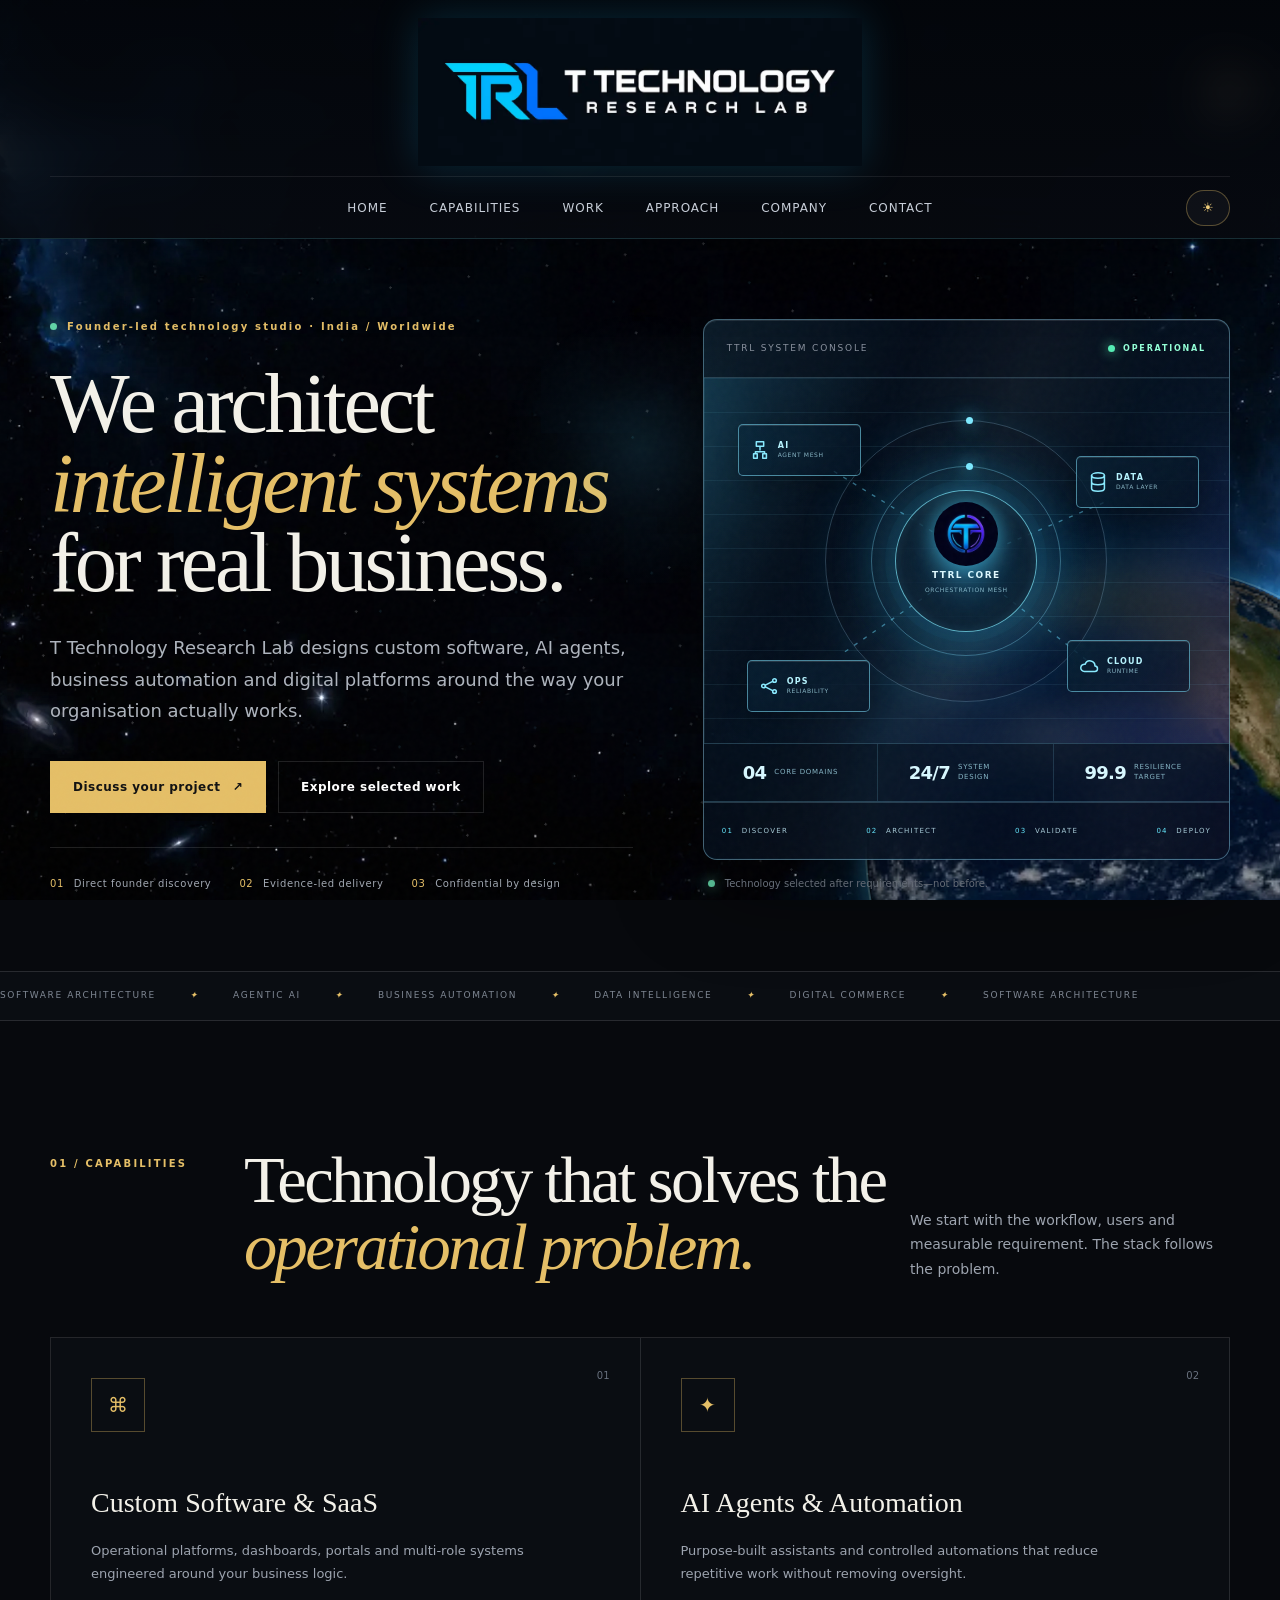
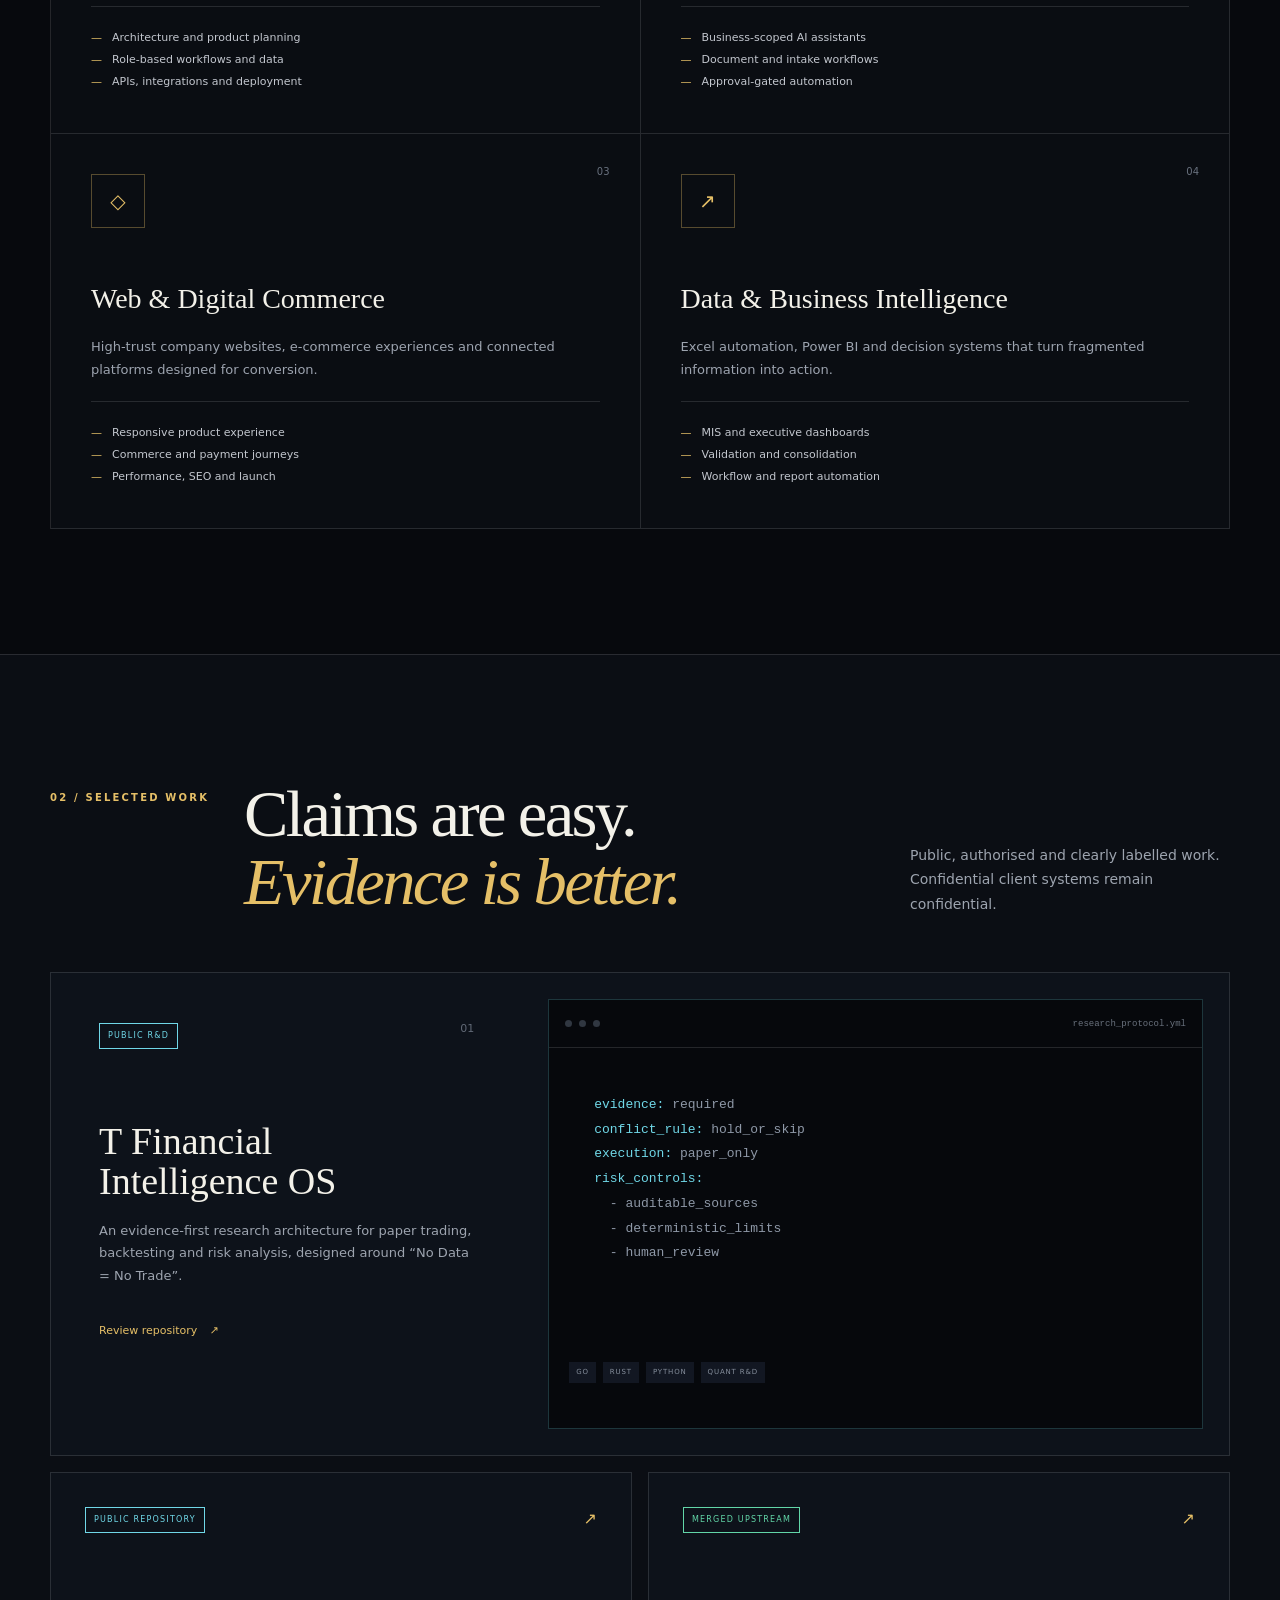
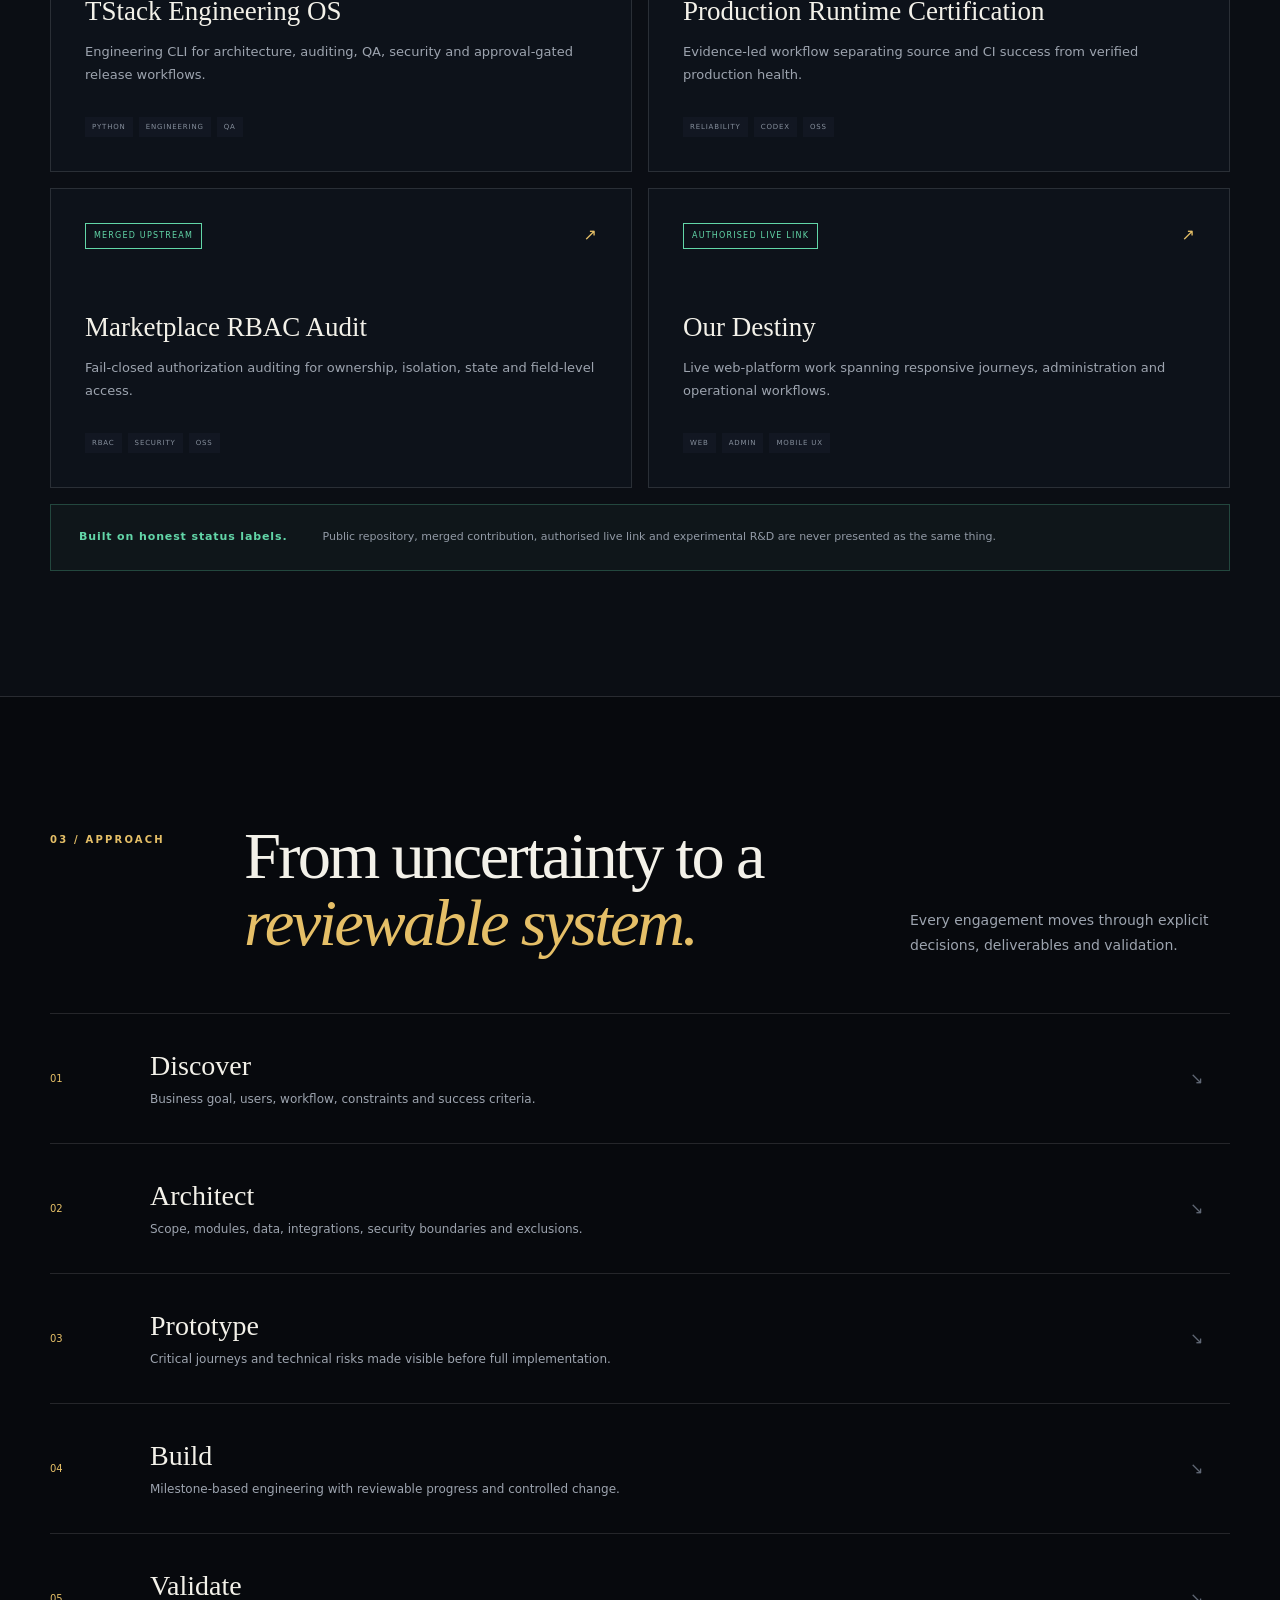
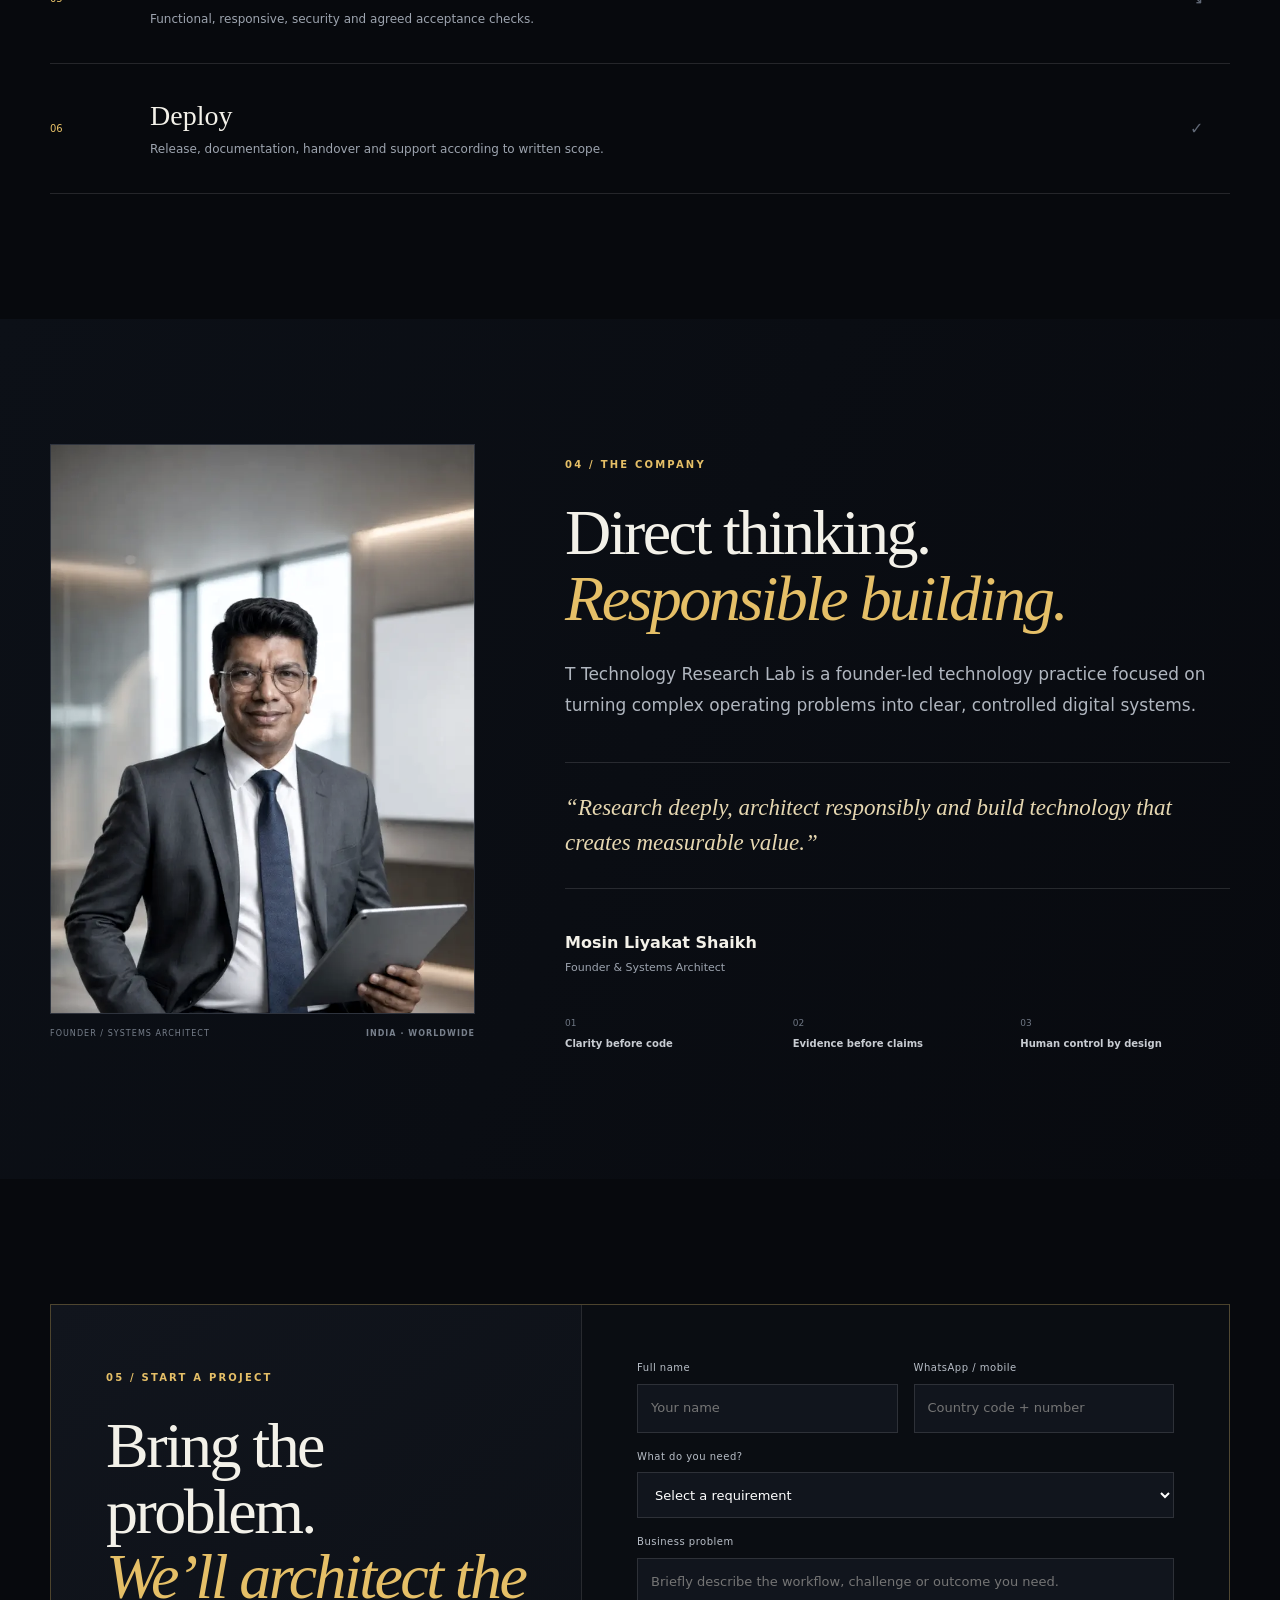
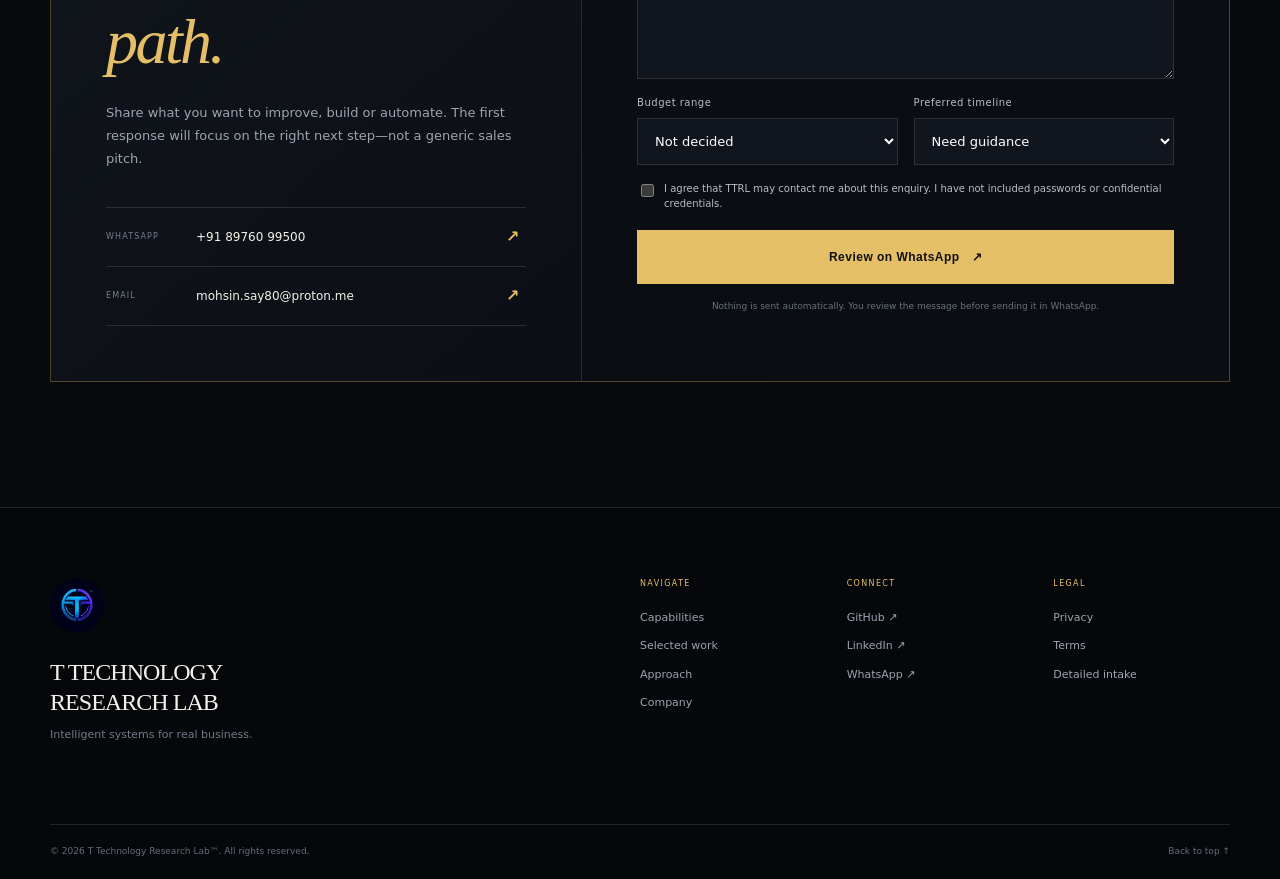
==== commit 59126b16: "Redesign TTRL intelligence architecture as glass system console" ====
--- a/index.html
+++ b/index.html
@@ -17,7 +17,7 @@
 <main id="main">
 <section class="hero shell">
 <div class="hero-copy reveal"><p class="kicker"><span></span> Founder-led technology studio · India / Worldwide</p><h1>We architect<br><em>intelligent systems</em><br>for real business.</h1><p class="hero-lede">T Technology Research Lab designs custom software, AI agents, business automation and digital platforms around the way your organisation actually works.</p><div class="hero-actions"><a class="button primary" href="#contact">Discuss your project <span>↗</span></a><a class="button quiet" href="#work">Explore selected work</a></div><div class="hero-trust"><span><i>01</i> Direct founder discovery</span><span><i>02</i> Evidence-led delivery</span><span><i>03</i> Confidential by design</span></div></div>
-<div class="hero-visual reveal"><div class="system-card"><div class="system-top"><span>INTELLIGENCE ARCHITECTURE</span><b>ACTIVE</b></div><div class="system-core"><div class="orbit o1"></div><div class="orbit o2"></div><div class="core-mark"><img src="assets/logo.webp" alt="" width="92" height="92"></div><span class="node n1"><svg viewBox="0 0 24 24" aria-hidden="true"><path d="M8 3h8v5H8zM5 16h4v5H5zM15 16h4v5h-4zM12 8v4M7 16v-2h10v2"/></svg><b>AI</b></span><span class="node n2"><svg viewBox="0 0 24 24" aria-hidden="true"><ellipse cx="12" cy="5" rx="7" ry="3"/><path d="M5 5v7c0 1.7 3.1 3 7 3s7-1.3 7-3V5M5 12v7c0 1.7 3.1 3 7 3s7-1.3 7-3v-7"/></svg><b>DATA</b></span><span class="node n3"><svg viewBox="0 0 24 24" aria-hidden="true"><path d="M7 18a4 4 0 1 1 .8-7.92A5.5 5.5 0 0 1 18.5 12 3 3 0 1 1 18 18Z"/></svg><b>CLOUD</b></span><span class="node n4"><svg viewBox="0 0 24 24" aria-hidden="true"><circle cx="6" cy="12" r="2"/><circle cx="18" cy="6" r="2"/><circle cx="18" cy="18" r="2"/><path d="m8 11 8-4M8 13l8 4"/></svg><b>OPS</b></span></div><div class="system-foot"><span>DISCOVER</span><span>ARCHITECT</span><span>VALIDATE</span><span>DEPLOY</span></div></div><p class="visual-note"><span></span> Technology selected after requirements—not before.</p></div>
+<div class="hero-visual reveal"><div class="system-card"><div class="system-top"><span>TTRL SYSTEM CONSOLE</span><b><i></i> OPERATIONAL</b></div><div class="system-core"><div class="system-grid"></div><svg class="system-links" viewBox="0 0 480 360" aria-hidden="true"><path d="M109 92 207 152M375 123 274 166M358 278 273 211M120 270 210 208"/></svg><div class="orbit o1"></div><div class="orbit o2"></div><div class="core-mark"><img src="assets/logo.webp" alt="" width="98" height="98"><span>TTRL CORE</span><small>ORCHESTRATION MESH</small></div><span class="node n1"><svg viewBox="0 0 24 24" aria-hidden="true"><path d="M8 3h8v5H8zM5 16h4v5H5zM15 16h4v5h-4zM12 8v4M7 16v-2h10v2"/></svg><span><b>AI</b><small>AGENT MESH</small></span></span><span class="node n2"><svg viewBox="0 0 24 24" aria-hidden="true"><ellipse cx="12" cy="5" rx="7" ry="3"/><path d="M5 5v7c0 1.7 3.1 3 7 3s7-1.3 7-3V5M5 12v7c0 1.7 3.1 3 7 3s7-1.3 7-3v-7"/></svg><span><b>DATA</b><small>DATA LAYER</small></span></span><span class="node n3"><svg viewBox="0 0 24 24" aria-hidden="true"><path d="M7 18a4 4 0 1 1 .8-7.92A5.5 5.5 0 0 1 18.5 12 3 3 0 1 1 18 18Z"/></svg><span><b>CLOUD</b><small>RUNTIME</small></span></span><span class="node n4"><svg viewBox="0 0 24 24" aria-hidden="true"><circle cx="6" cy="12" r="2"/><circle cx="18" cy="6" r="2"/><circle cx="18" cy="18" r="2"/><path d="m8 11 8-4M8 13l8 4"/></svg><span><b>OPS</b><small>RELIABILITY</small></span></span></div><div class="system-metrics"><div><b>04</b><span>CORE DOMAINS</span></div><div><b>24/7</b><span>SYSTEM DESIGN</span></div><div><b>99.9</b><span>RESILIENCE TARGET</span></div></div><div class="system-foot"><span><i>01</i> DISCOVER</span><span><i>02</i> ARCHITECT</span><span><i>03</i> VALIDATE</span><span><i>04</i> DEPLOY</span></div></div><p class="visual-note"><span></span> Technology selected after requirements—not before.</p></div>
 </section>
 <section class="signal-strip"><div class="marquee"><span>SOFTWARE ARCHITECTURE</span><i>✦</i><span>AGENTIC AI</span><i>✦</i><span>BUSINESS AUTOMATION</span><i>✦</i><span>DATA INTELLIGENCE</span><i>✦</i><span>DIGITAL COMMERCE</span><i>✦</i><span>SOFTWARE ARCHITECTURE</span></div></section>
 
--- a/company.css
+++ b/company.css
@@ -54,3 +54,14 @@
 /* V5 — canvas globe: continuous spherical texture rotation, no bounce */
 .earth.earth-natural{background:none;animation:none;border:2px solid rgba(144,229,255,.38);border-radius:50%;box-shadow:0 0 26px rgba(82,207,255,.42),0 0 105px rgba(28,123,205,.24);filter:saturate(1.06) contrast(1.03)}
 .earth.earth-natural:after{display:none}.earth-natural span{display:none}
+
+/* V6 — information-rich glass console */
+.system-card{border:1px solid rgba(158,229,255,.4);border-radius:14px;background:linear-gradient(135deg,rgba(5,16,29,.74),rgba(9,29,48,.5) 48%,rgba(8,13,29,.72));box-shadow:0 30px 90px rgba(0,0,0,.45),inset 0 1px rgba(255,255,255,.14),inset 0 -1px rgba(17,137,198,.13)}
+.system-top{min-height:58px;padding:0 23px;font-size:9px;letter-spacing:.2em}.system-top b{display:inline-flex;align-items:center;gap:8px;color:#93ffd7;font-size:8px}.system-top b i{width:7px;height:7px;border-radius:50%;background:#54edb4;box-shadow:0 0 12px #54edb4;animation:pulseStatus 1.8s ease-in-out infinite}@keyframes pulseStatus{50%{opacity:.35;box-shadow:0 0 4px #54edb4}}
+.system-core{height:365px;overflow:hidden;background:radial-gradient(circle at 50% 50%,rgba(27,160,228,.15),transparent 42%),linear-gradient(rgba(135,227,255,.075) 1px,transparent 1px),linear-gradient(90deg,rgba(135,227,255,.075) 1px,transparent 1px);background-size:auto,34px 34px;isolation:isolate}.system-grid{position:absolute;inset:0;background:linear-gradient(120deg,rgba(45,193,255,.12),transparent 24%,transparent 71%,rgba(118,94,255,.1));pointer-events:none}.system-links{position:absolute;inset:0;width:100%;height:100%;overflow:visible;z-index:1}.system-links path{fill:none;stroke:rgba(110,222,255,.48);stroke-width:1.35;stroke-dasharray:4 7;filter:drop-shadow(0 0 5px rgba(66,211,255,.8));animation:linkFlow 8s linear infinite}@keyframes linkFlow{to{stroke-dashoffset:-88}}
+.orbit{z-index:2}.o1{width:190px;height:190px}.o2{width:282px;height:282px;border-color:rgba(159,221,255,.23);animation-duration:42s}.orbit:before{width:7px;height:7px}
+.core-mark{z-index:4;width:142px;height:142px;display:flex;flex-direction:column;gap:3px;padding-top:11px;border-color:rgba(122,232,255,.74);background:radial-gradient(circle,rgba(62,204,255,.26),rgba(5,14,29,.86) 64%);box-shadow:0 0 0 10px rgba(73,201,255,.035),0 0 65px rgba(43,202,255,.27),inset 0 0 30px rgba(90,220,255,.25)}.core-mark img{width:64px;height:64px;border-radius:50%;filter:drop-shadow(0 0 12px rgba(79,216,255,.7))}.core-mark span{color:#e8fbff;font-size:9px;font-weight:800;letter-spacing:.16em}.core-mark small{color:#86b7c8;font-size:6px;letter-spacing:.12em}
+.node{z-index:5;min-width:123px;height:52px;justify-content:flex-start;padding:8px 10px;border-color:rgba(130,229,255,.54);background:linear-gradient(135deg,rgba(8,34,53,.72),rgba(5,18,34,.5));box-shadow:0 8px 22px rgba(0,0,0,.2),inset 0 1px rgba(255,255,255,.12)}.node svg{width:22px;height:22px;flex:0 0 auto;color:#8aeaff}.node>span{display:grid;gap:2px}.node b{font-size:8px;line-height:1;letter-spacing:.15em}.node small{color:#88b5c5;font-size:6px;letter-spacing:.1em;line-height:1}.n1{top:46px;left:34px}.n2{top:78px;right:30px}.n3{bottom:51px;right:39px}.n4{bottom:31px;left:43px}
+.system-metrics{display:grid;grid-template-columns:repeat(3,1fr);gap:1px;border-top:1px solid rgba(139,222,255,.22);border-bottom:1px solid rgba(139,222,255,.22);background:rgba(4,14,27,.5)}.system-metrics>div{min-height:57px;display:flex;align-items:center;justify-content:center;gap:8px;border-right:1px solid rgba(139,222,255,.16)}.system-metrics>div:last-child{border-right:0}.system-metrics b{font-size:18px;color:#d8f8ff;letter-spacing:-.04em}.system-metrics span{max-width:65px;font-size:7px;line-height:1.35;letter-spacing:.1em;color:#86b5c5}.system-foot{min-height:57px;padding:0 18px;background:rgba(4,12,23,.56);font-size:7px;color:#a8cbd8}.system-foot i{color:#66e8ff;font-style:normal;margin-right:5px}.visual-note{margin-left:5px}
+@media(max-width:640px){.system-core{height:330px}.system-top{padding-inline:15px}.system-top span{font-size:8px}.system-metrics b{font-size:15px}.system-metrics span{font-size:6px}.node{min-width:102px;height:46px;padding:6px 7px}.node svg{width:18px;height:18px}.n1{top:42px;left:15px}.n2{top:71px;right:12px}.n3{bottom:43px;right:16px}.n4{bottom:23px;left:20px}.core-mark{width:120px;height:120px}.o1{width:166px;height:166px}.o2{width:238px;height:238px}.system-foot{padding-inline:11px;font-size:6px}}
+@media(prefers-reduced-motion:reduce){.system-links path,.system-top b i{animation:none!important}}
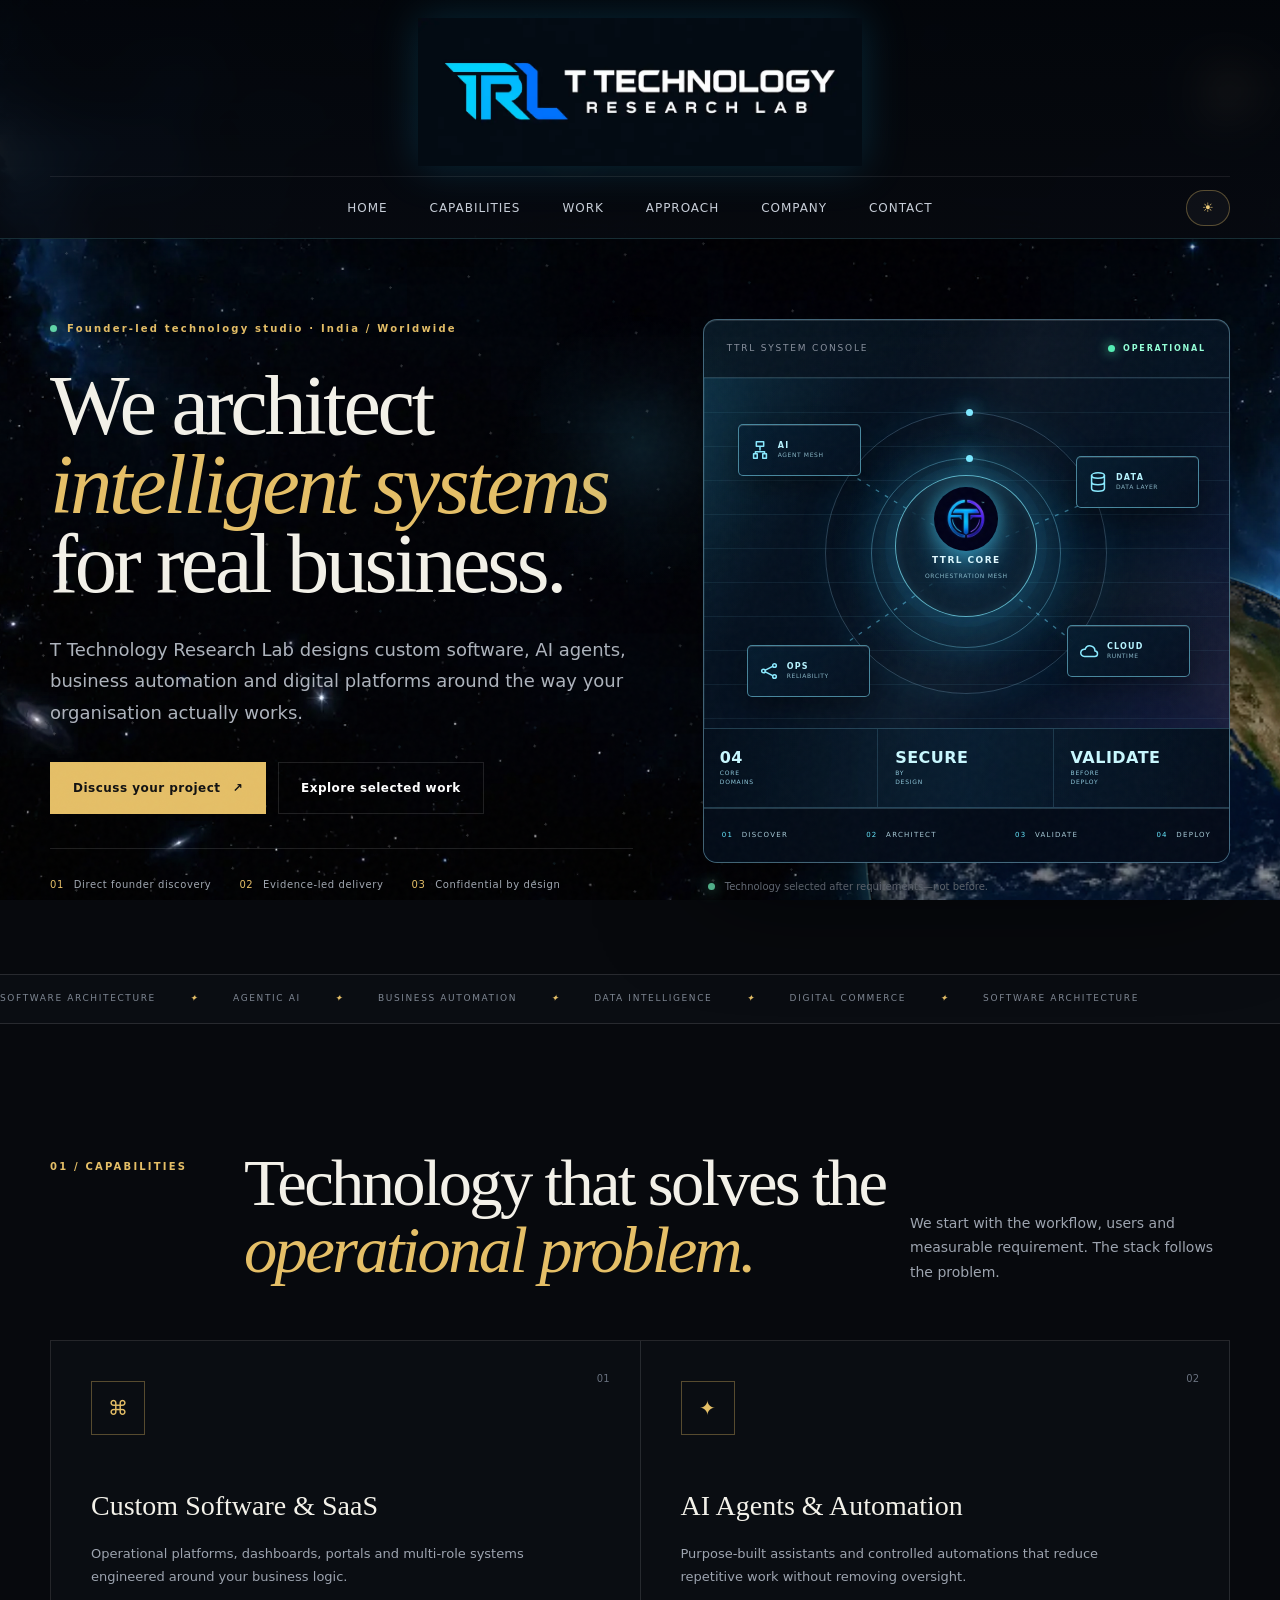
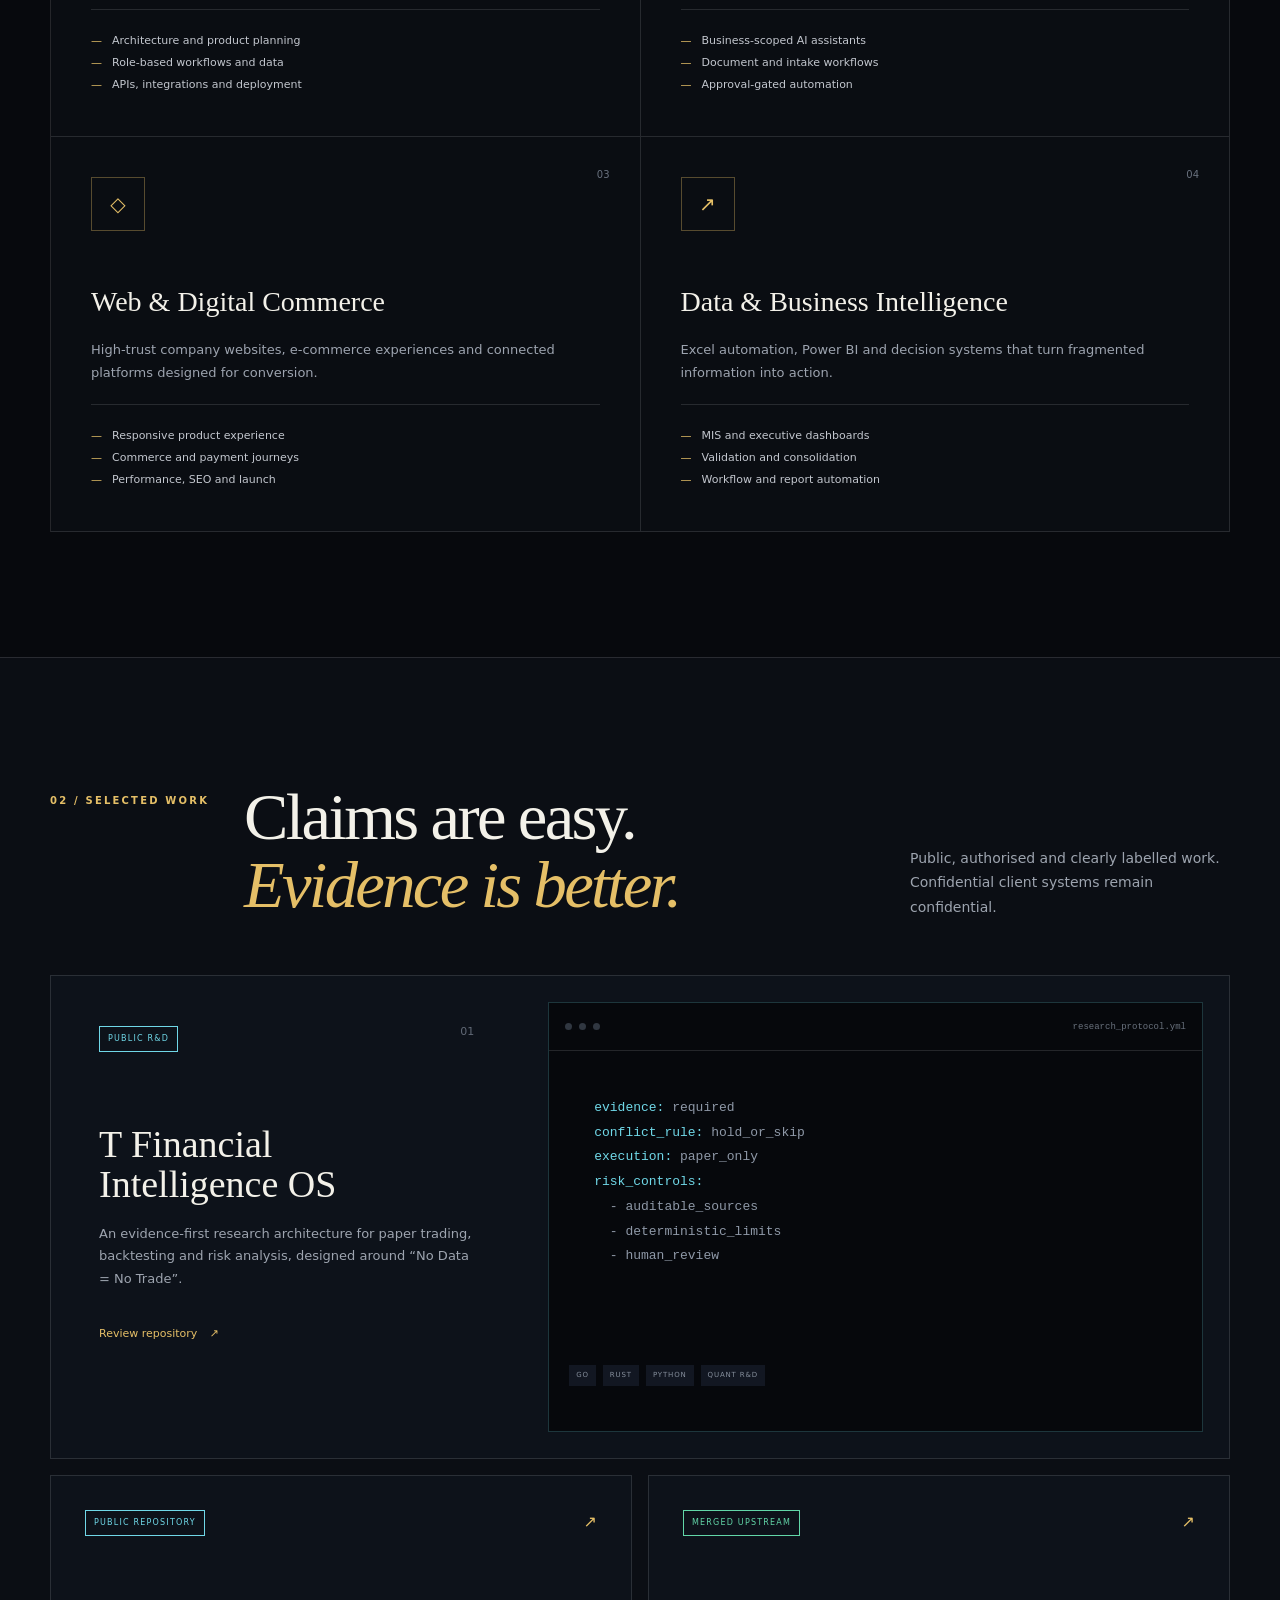
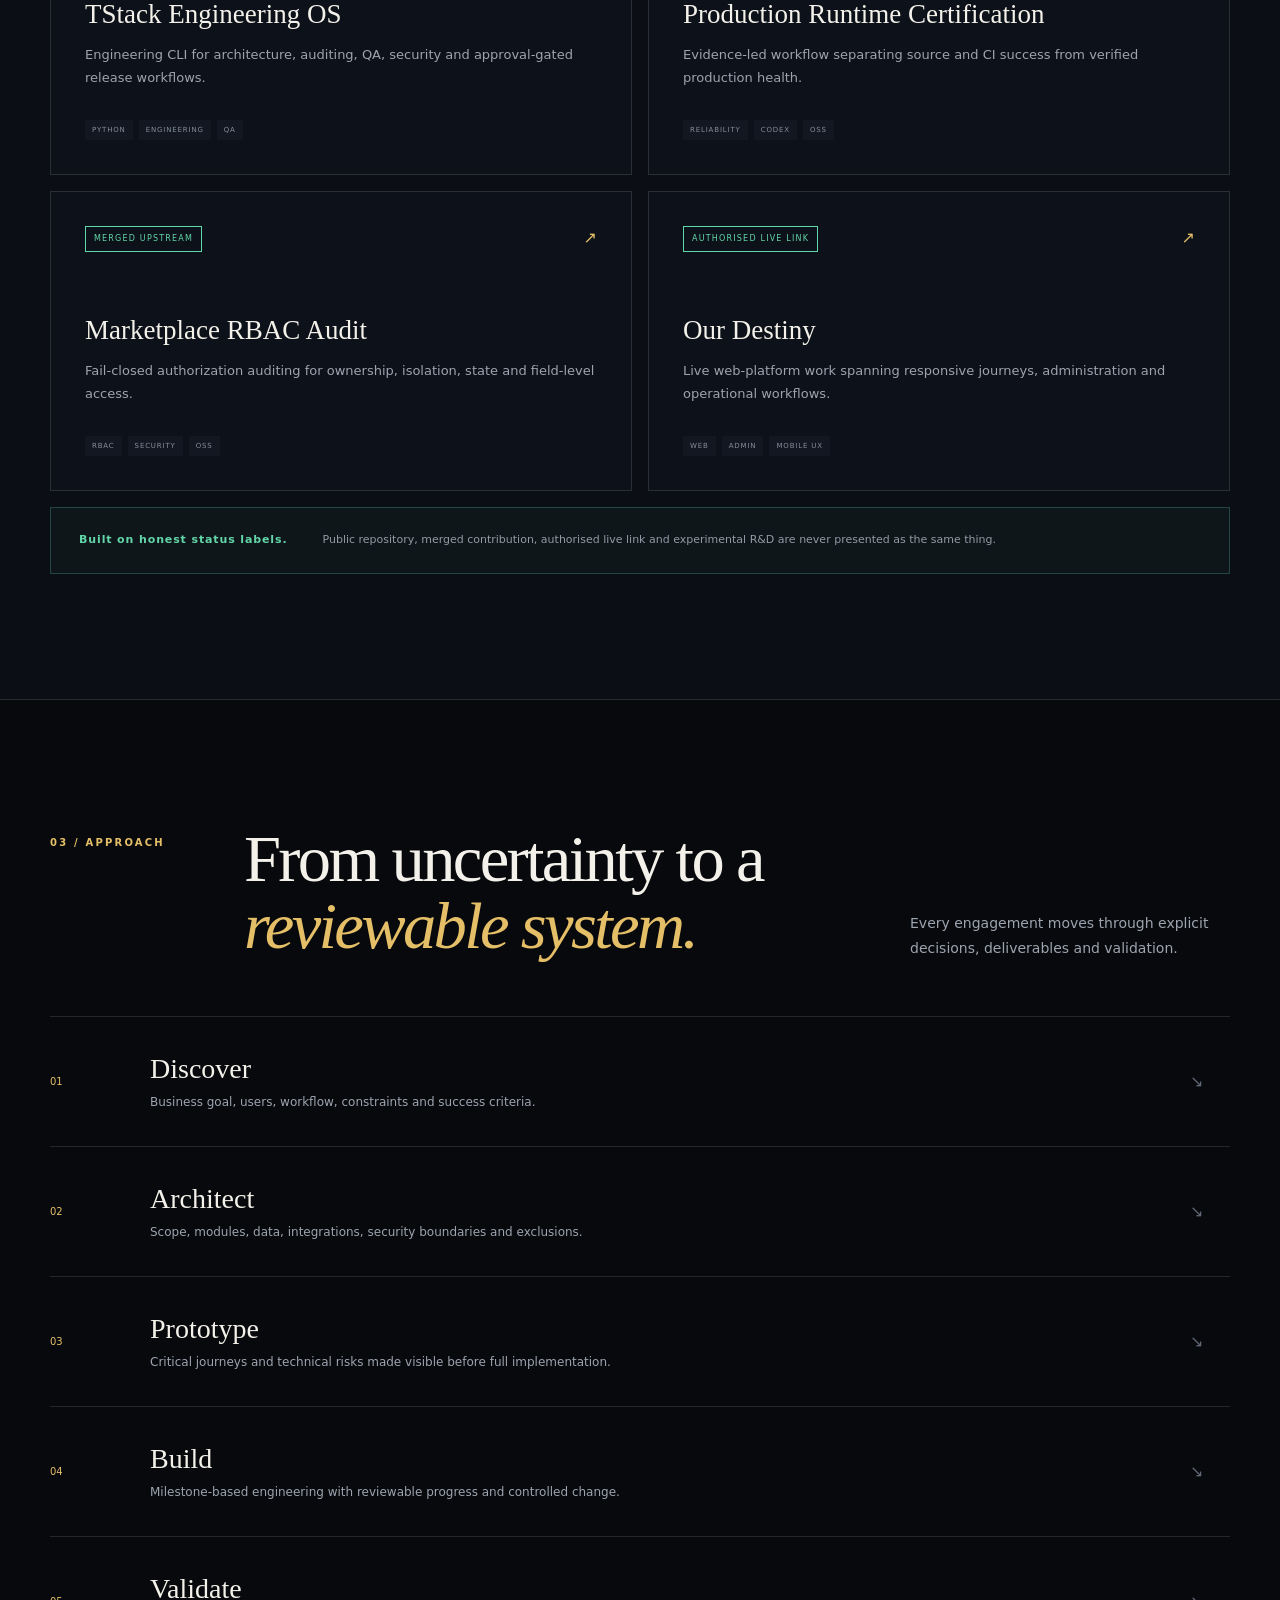
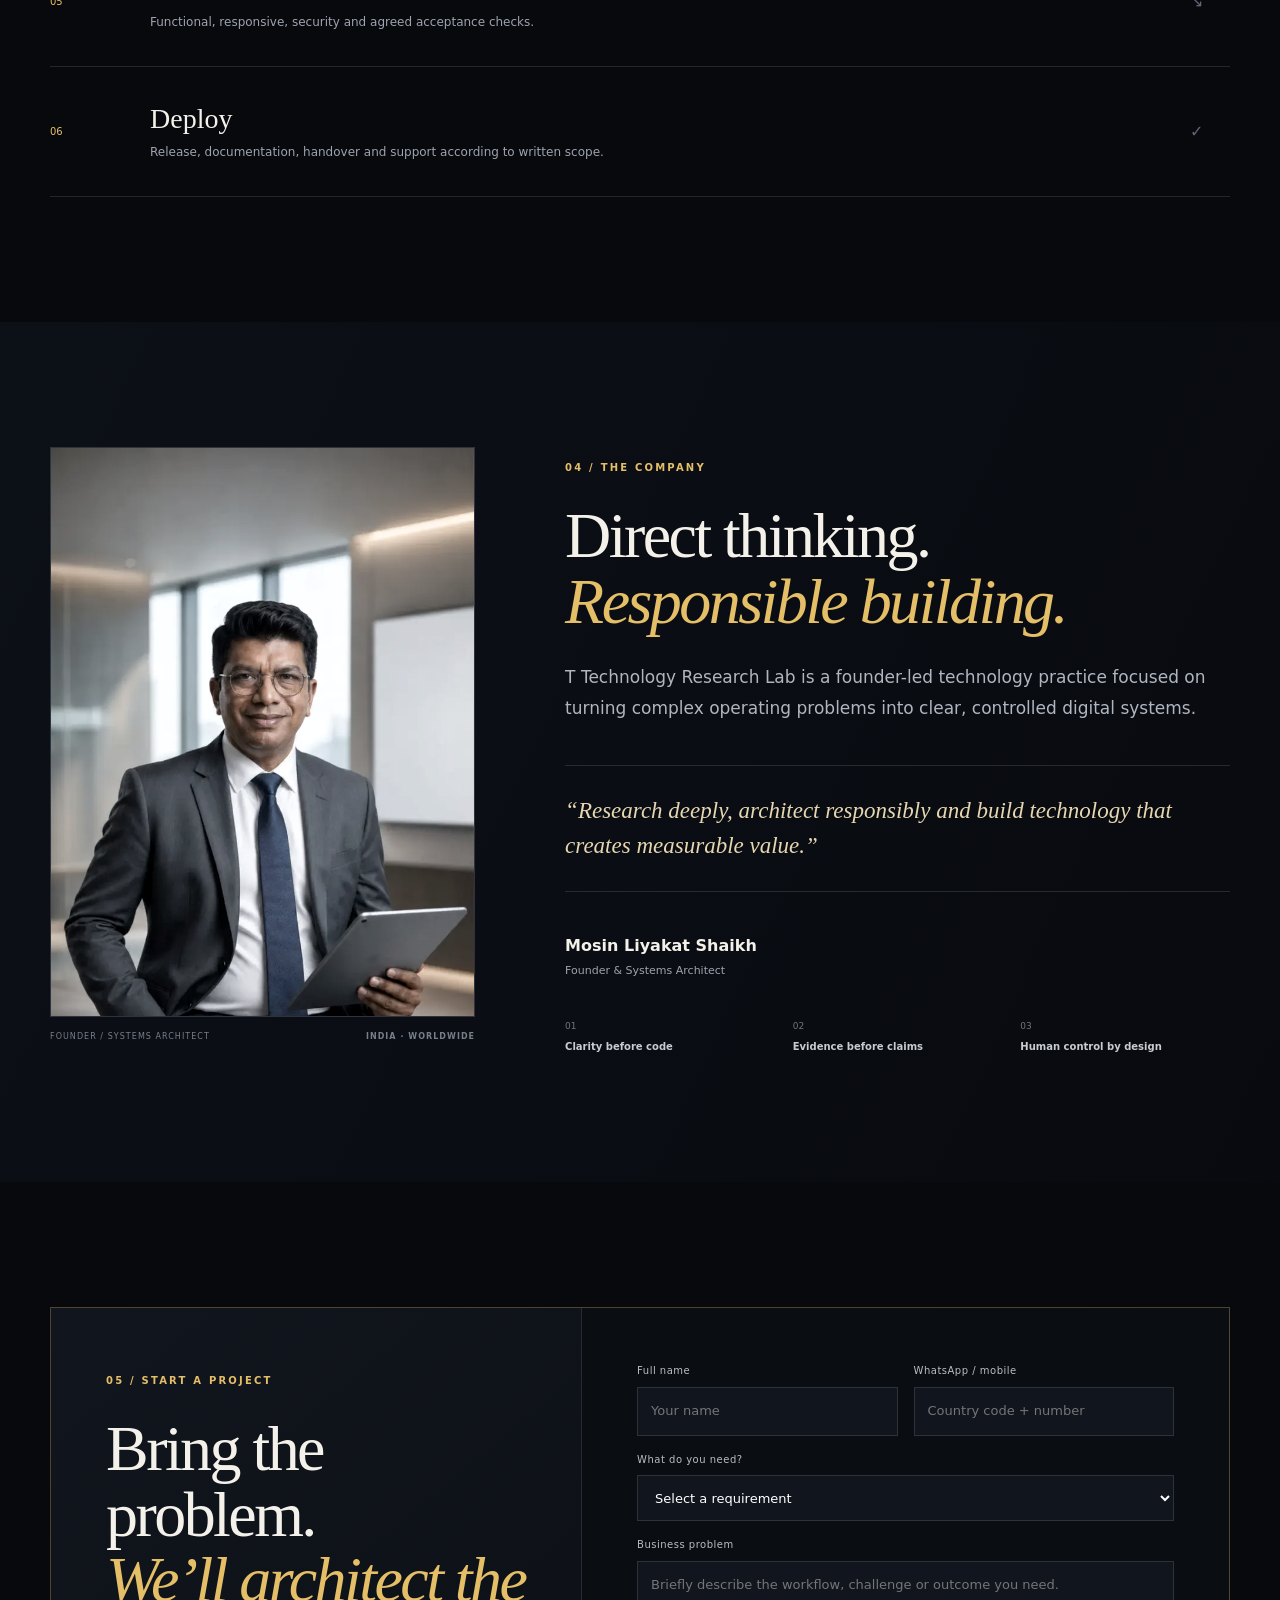
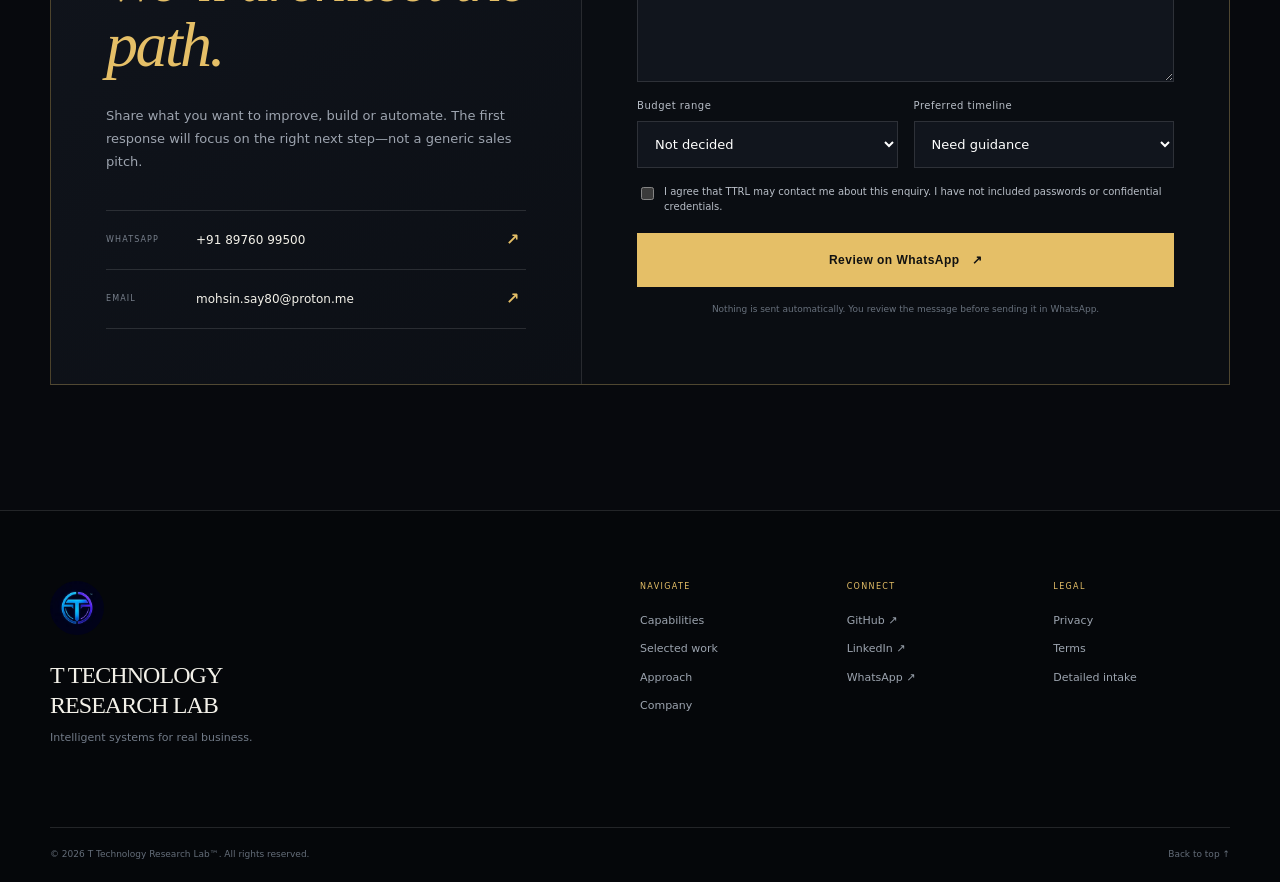
==== commit 9cf4f0c9: "Fix system console hierarchy, spacing and metric readability" ====
--- a/index.html
+++ b/index.html
@@ -17,7 +17,7 @@
 <main id="main">
 <section class="hero shell">
 <div class="hero-copy reveal"><p class="kicker"><span></span> Founder-led technology studio · India / Worldwide</p><h1>We architect<br><em>intelligent systems</em><br>for real business.</h1><p class="hero-lede">T Technology Research Lab designs custom software, AI agents, business automation and digital platforms around the way your organisation actually works.</p><div class="hero-actions"><a class="button primary" href="#contact">Discuss your project <span>↗</span></a><a class="button quiet" href="#work">Explore selected work</a></div><div class="hero-trust"><span><i>01</i> Direct founder discovery</span><span><i>02</i> Evidence-led delivery</span><span><i>03</i> Confidential by design</span></div></div>
-<div class="hero-visual reveal"><div class="system-card"><div class="system-top"><span>TTRL SYSTEM CONSOLE</span><b><i></i> OPERATIONAL</b></div><div class="system-core"><div class="system-grid"></div><svg class="system-links" viewBox="0 0 480 360" aria-hidden="true"><path d="M109 92 207 152M375 123 274 166M358 278 273 211M120 270 210 208"/></svg><div class="orbit o1"></div><div class="orbit o2"></div><div class="core-mark"><img src="assets/logo.webp" alt="" width="98" height="98"><span>TTRL CORE</span><small>ORCHESTRATION MESH</small></div><span class="node n1"><svg viewBox="0 0 24 24" aria-hidden="true"><path d="M8 3h8v5H8zM5 16h4v5H5zM15 16h4v5h-4zM12 8v4M7 16v-2h10v2"/></svg><span><b>AI</b><small>AGENT MESH</small></span></span><span class="node n2"><svg viewBox="0 0 24 24" aria-hidden="true"><ellipse cx="12" cy="5" rx="7" ry="3"/><path d="M5 5v7c0 1.7 3.1 3 7 3s7-1.3 7-3V5M5 12v7c0 1.7 3.1 3 7 3s7-1.3 7-3v-7"/></svg><span><b>DATA</b><small>DATA LAYER</small></span></span><span class="node n3"><svg viewBox="0 0 24 24" aria-hidden="true"><path d="M7 18a4 4 0 1 1 .8-7.92A5.5 5.5 0 0 1 18.5 12 3 3 0 1 1 18 18Z"/></svg><span><b>CLOUD</b><small>RUNTIME</small></span></span><span class="node n4"><svg viewBox="0 0 24 24" aria-hidden="true"><circle cx="6" cy="12" r="2"/><circle cx="18" cy="6" r="2"/><circle cx="18" cy="18" r="2"/><path d="m8 11 8-4M8 13l8 4"/></svg><span><b>OPS</b><small>RELIABILITY</small></span></span></div><div class="system-metrics"><div><b>04</b><span>CORE DOMAINS</span></div><div><b>24/7</b><span>SYSTEM DESIGN</span></div><div><b>99.9</b><span>RESILIENCE TARGET</span></div></div><div class="system-foot"><span><i>01</i> DISCOVER</span><span><i>02</i> ARCHITECT</span><span><i>03</i> VALIDATE</span><span><i>04</i> DEPLOY</span></div></div><p class="visual-note"><span></span> Technology selected after requirements—not before.</p></div>
+<div class="hero-visual reveal"><div class="system-card"><div class="system-top"><span>TTRL SYSTEM CONSOLE</span><b><i></i> OPERATIONAL</b></div><div class="system-core"><div class="system-grid"></div><svg class="system-links" viewBox="0 0 480 360" aria-hidden="true"><path d="M109 92 207 152M375 123 274 166M358 278 273 211M120 270 210 208"/></svg><div class="orbit o1"></div><div class="orbit o2"></div><div class="core-mark"><img src="assets/logo.webp" alt="" width="98" height="98"><span>TTRL CORE</span><small>ORCHESTRATION MESH</small></div><span class="node n1"><svg viewBox="0 0 24 24" aria-hidden="true"><path d="M8 3h8v5H8zM5 16h4v5H5zM15 16h4v5h-4zM12 8v4M7 16v-2h10v2"/></svg><span><b>AI</b><small>AGENT MESH</small></span></span><span class="node n2"><svg viewBox="0 0 24 24" aria-hidden="true"><ellipse cx="12" cy="5" rx="7" ry="3"/><path d="M5 5v7c0 1.7 3.1 3 7 3s7-1.3 7-3V5M5 12v7c0 1.7 3.1 3 7 3s7-1.3 7-3v-7"/></svg><span><b>DATA</b><small>DATA LAYER</small></span></span><span class="node n3"><svg viewBox="0 0 24 24" aria-hidden="true"><path d="M7 18a4 4 0 1 1 .8-7.92A5.5 5.5 0 0 1 18.5 12 3 3 0 1 1 18 18Z"/></svg><span><b>CLOUD</b><small>RUNTIME</small></span></span><span class="node n4"><svg viewBox="0 0 24 24" aria-hidden="true"><circle cx="6" cy="12" r="2"/><circle cx="18" cy="6" r="2"/><circle cx="18" cy="18" r="2"/><path d="m8 11 8-4M8 13l8 4"/></svg><span><b>OPS</b><small>RELIABILITY</small></span></span></div><div class="system-metrics"><div><b>04</b><span>CORE<br>DOMAINS</span></div><div><b>SECURE</b><span>BY<br>DESIGN</span></div><div><b>VALIDATE</b><span>BEFORE<br>DEPLOY</span></div></div><div class="system-foot"><span><i>01</i> DISCOVER</span><span><i>02</i> ARCHITECT</span><span><i>03</i> VALIDATE</span><span><i>04</i> DEPLOY</span></div></div><p class="visual-note"><span></span> Technology selected after requirements—not before.</p></div>
 </section>
 <section class="signal-strip"><div class="marquee"><span>SOFTWARE ARCHITECTURE</span><i>✦</i><span>AGENTIC AI</span><i>✦</i><span>BUSINESS AUTOMATION</span><i>✦</i><span>DATA INTELLIGENCE</span><i>✦</i><span>DIGITAL COMMERCE</span><i>✦</i><span>SOFTWARE ARCHITECTURE</span></div></section>
 
--- a/company.css
+++ b/company.css
@@ -65,3 +65,9 @@
 .system-metrics{display:grid;grid-template-columns:repeat(3,1fr);gap:1px;border-top:1px solid rgba(139,222,255,.22);border-bottom:1px solid rgba(139,222,255,.22);background:rgba(4,14,27,.5)}.system-metrics>div{min-height:57px;display:flex;align-items:center;justify-content:center;gap:8px;border-right:1px solid rgba(139,222,255,.16)}.system-metrics>div:last-child{border-right:0}.system-metrics b{font-size:18px;color:#d8f8ff;letter-spacing:-.04em}.system-metrics span{max-width:65px;font-size:7px;line-height:1.35;letter-spacing:.1em;color:#86b5c5}.system-foot{min-height:57px;padding:0 18px;background:rgba(4,12,23,.56);font-size:7px;color:#a8cbd8}.system-foot i{color:#66e8ff;font-style:normal;margin-right:5px}.visual-note{margin-left:5px}
 @media(max-width:640px){.system-core{height:330px}.system-top{padding-inline:15px}.system-top span{font-size:8px}.system-metrics b{font-size:15px}.system-metrics span{font-size:6px}.node{min-width:102px;height:46px;padding:6px 7px}.node svg{width:18px;height:18px}.n1{top:42px;left:15px}.n2{top:71px;right:12px}.n3{bottom:43px;right:16px}.n4{bottom:23px;left:20px}.core-mark{width:120px;height:120px}.o1{width:166px;height:166px}.o2{width:238px;height:238px}.system-foot{padding-inline:11px;font-size:6px}}
 @media(prefers-reduced-motion:reduce){.system-links path,.system-top b i{animation:none!important}}
+
+/* V7 — stronger contrast and a non-collapsing metrics rail */
+.system-card{background:linear-gradient(135deg,rgba(4,13,25,.9),rgba(8,26,44,.78) 48%,rgba(5,11,25,.88));box-shadow:0 34px 100px rgba(0,0,0,.55),inset 0 1px rgba(255,255,255,.16),inset 0 -1px rgba(17,137,198,.2)}
+.system-card:before{background:linear-gradient(125deg,rgba(92,220,255,.09),transparent 31%,transparent 70%,rgba(135,93,255,.07))}.system-core{height:350px;background-color:rgba(4,16,30,.36)}.core-mark{transform:translateY(-7px)}.node{background:linear-gradient(135deg,rgba(6,29,48,.92),rgba(5,16,31,.8));box-shadow:0 10px 26px rgba(0,0,0,.34),inset 0 1px rgba(255,255,255,.14)}
+.system-metrics{grid-template-columns:repeat(3,minmax(0,1fr));min-height:78px;background:linear-gradient(90deg,rgba(3,14,27,.88),rgba(8,31,49,.72),rgba(3,14,27,.88))}.system-metrics>div{min-width:0;min-height:78px;flex-direction:column;align-items:flex-start;justify-content:center;gap:3px;padding:0 16px}.system-metrics b{font-size:16px;line-height:1;color:#c9f8ff;letter-spacing:.03em}.system-metrics span{max-width:none;font-size:6px;line-height:1.35;letter-spacing:.13em;color:#8ec8db}.system-foot{min-height:54px;background:rgba(3,11,23,.86)}
+@media(max-width:640px){.system-core{height:320px}.system-metrics,.system-metrics>div{min-height:68px}.system-metrics>div{padding-inline:9px}.system-metrics b{font-size:12px}.system-metrics span{font-size:5px}.core-mark{transform:translateY(-4px)}}
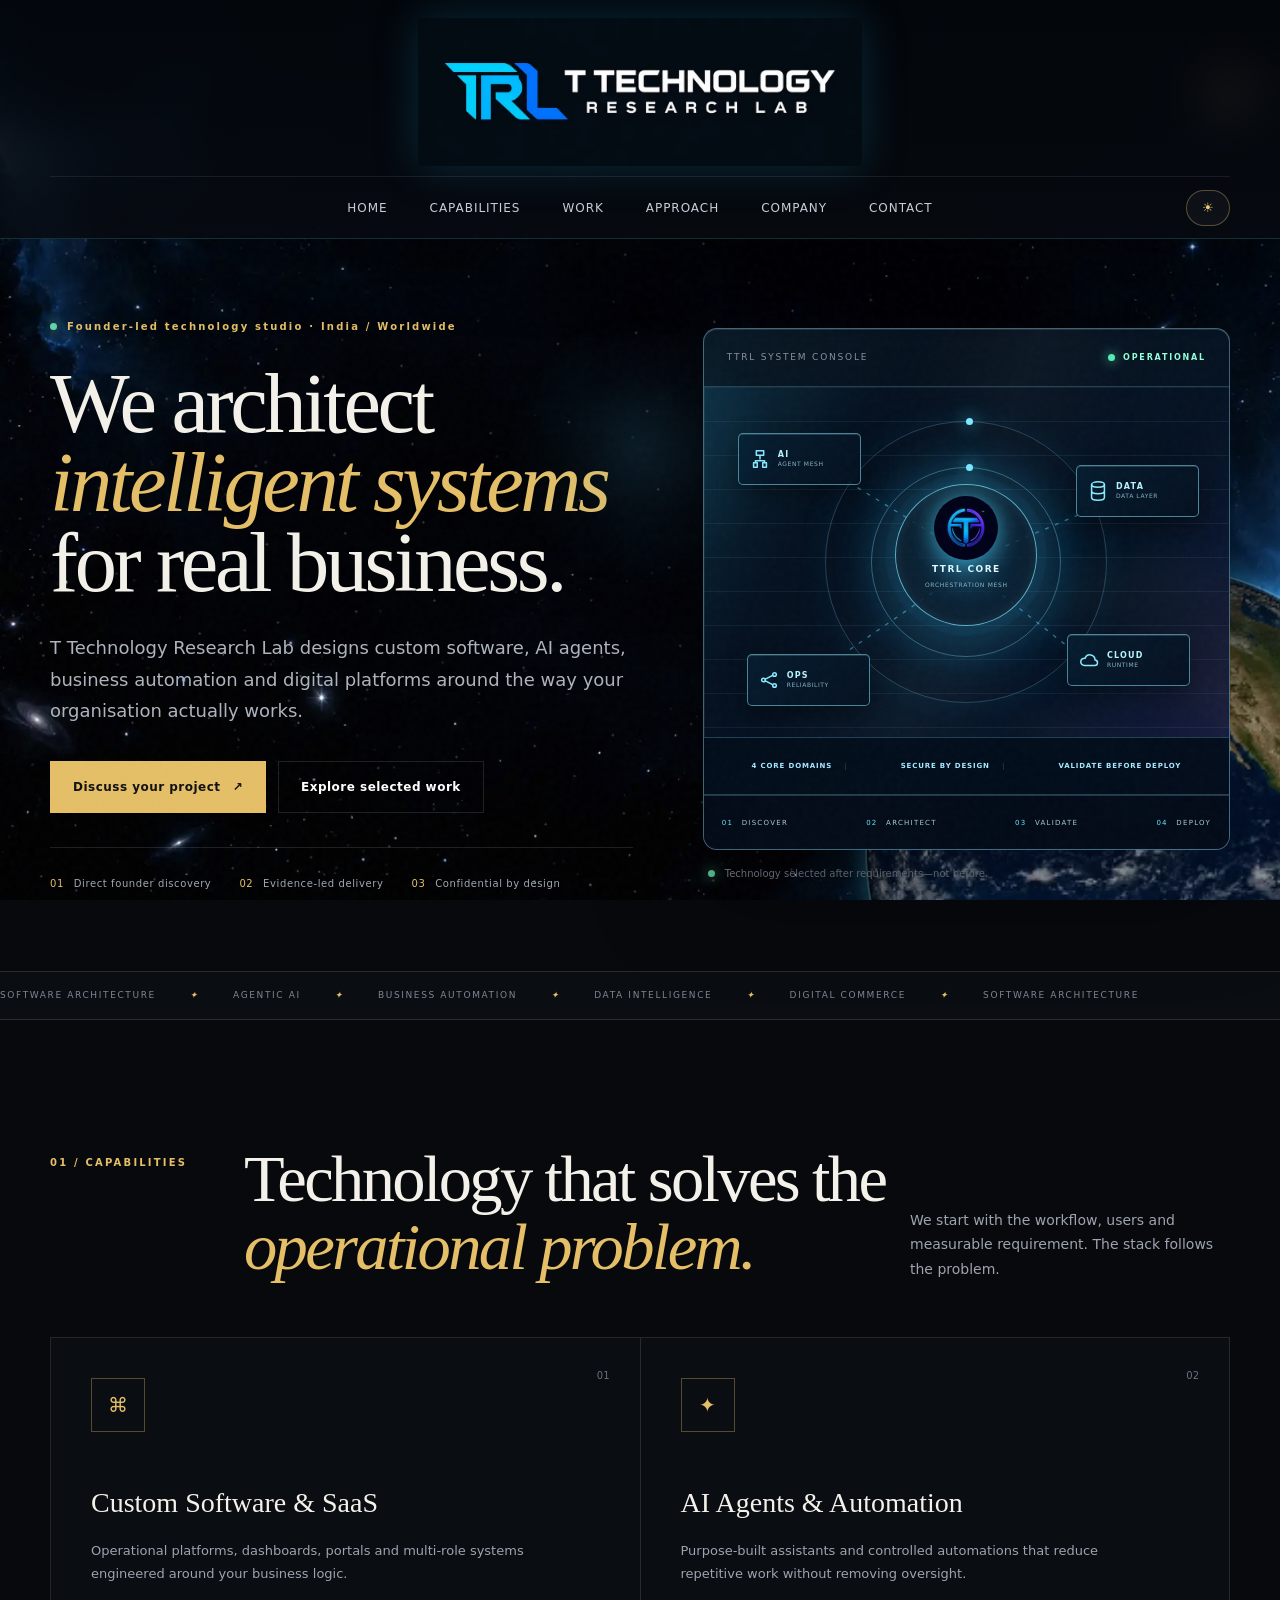
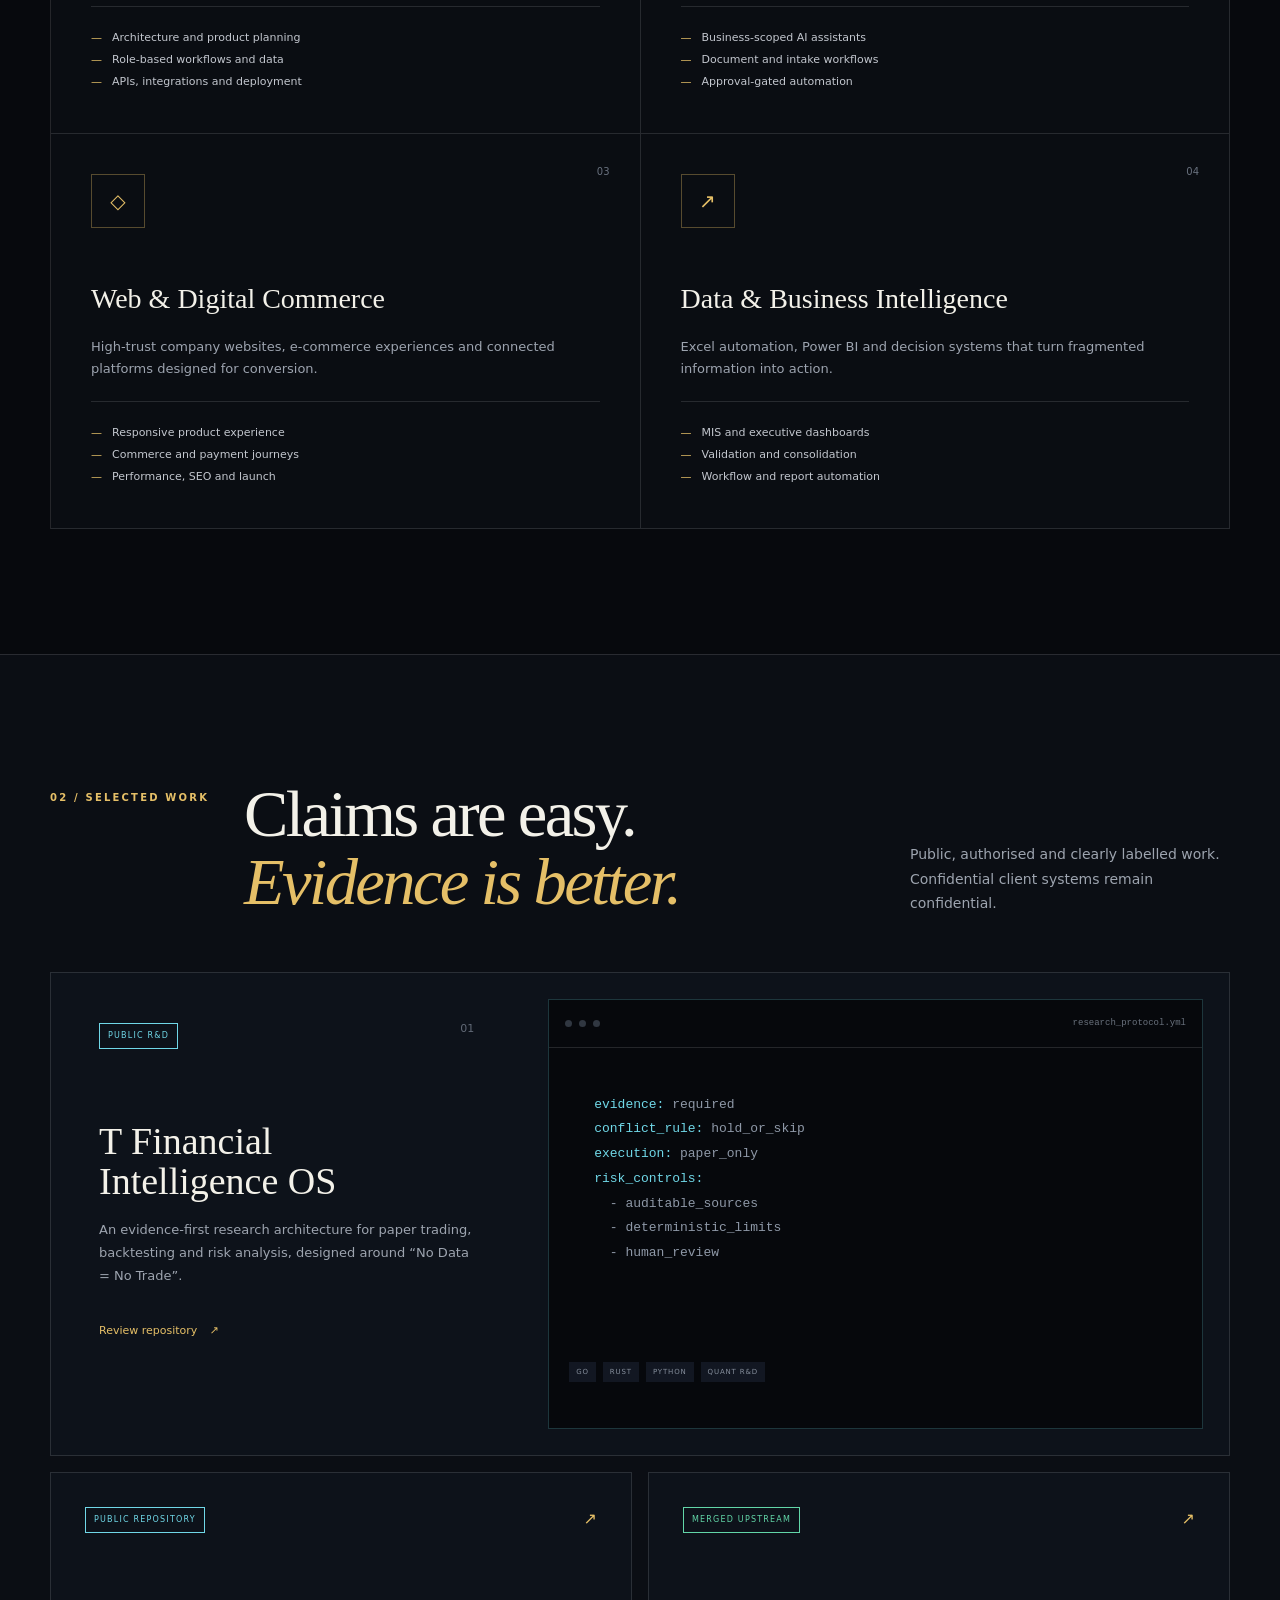
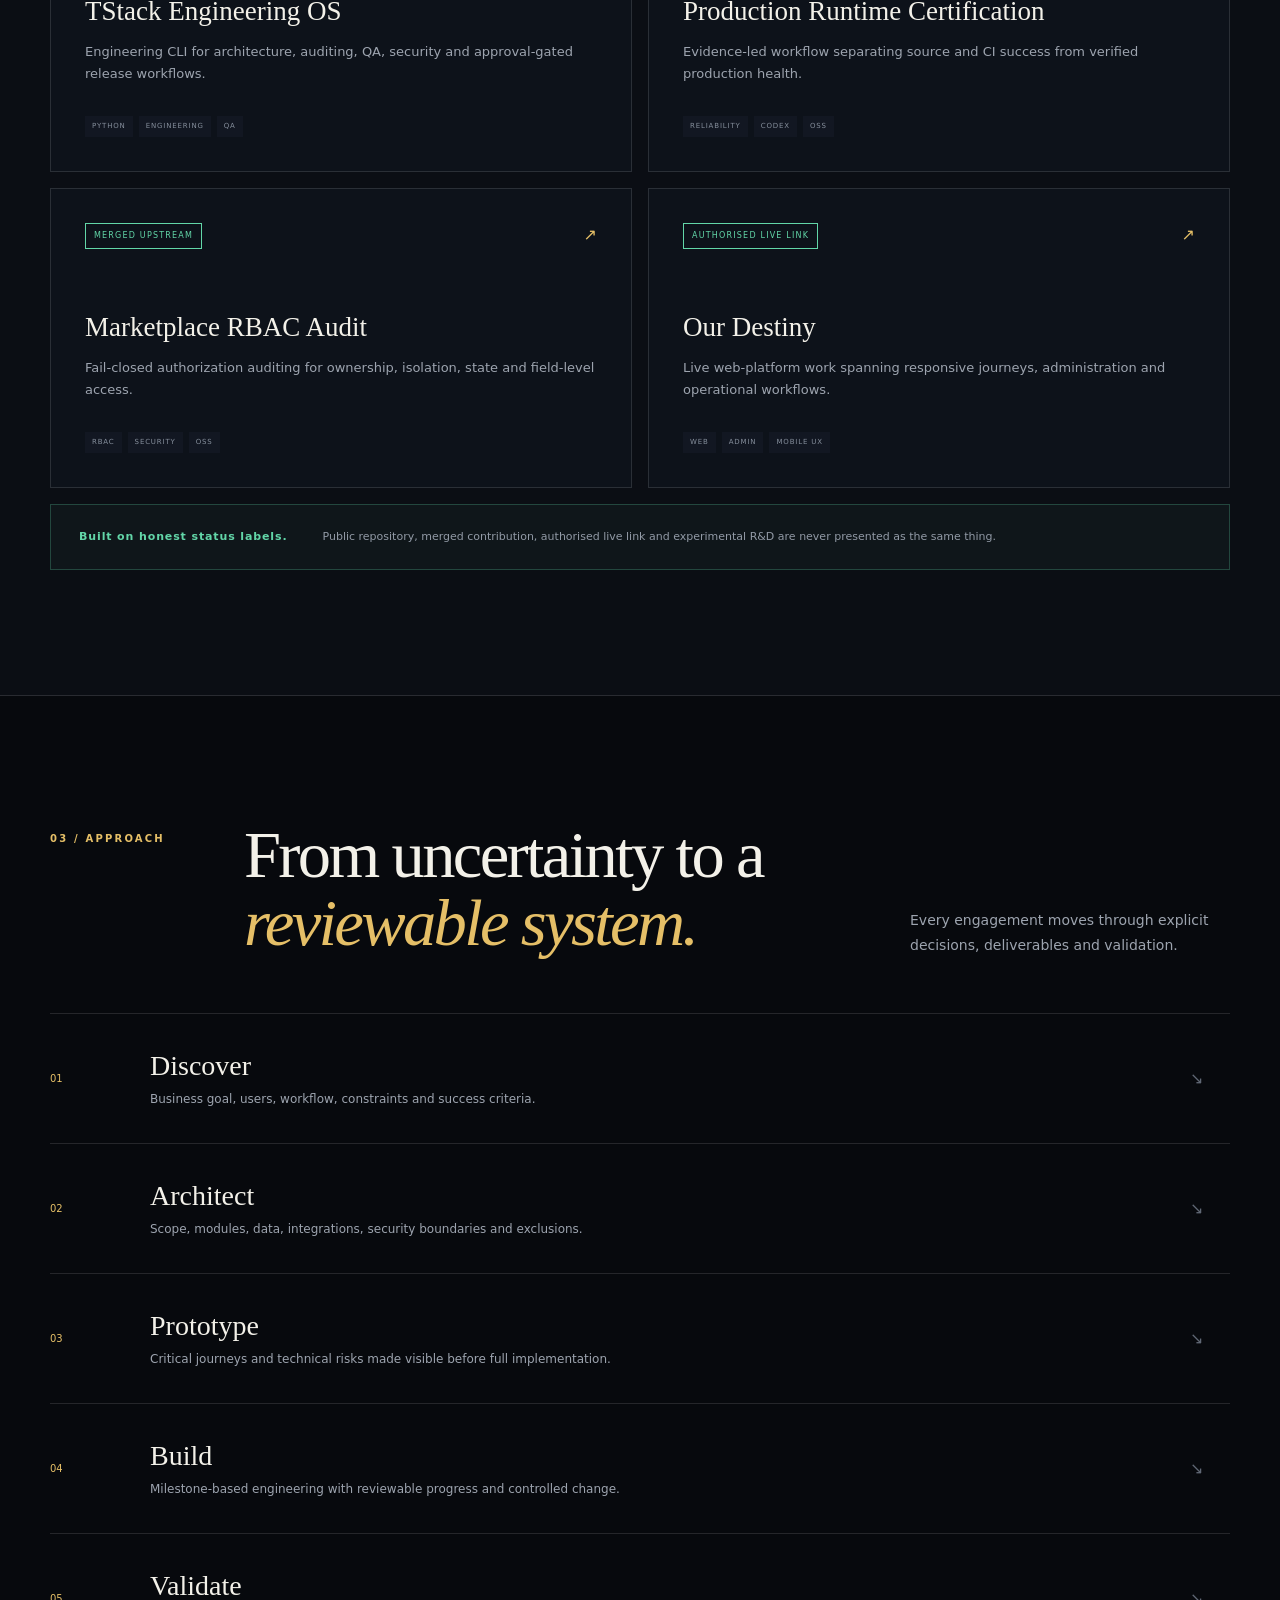
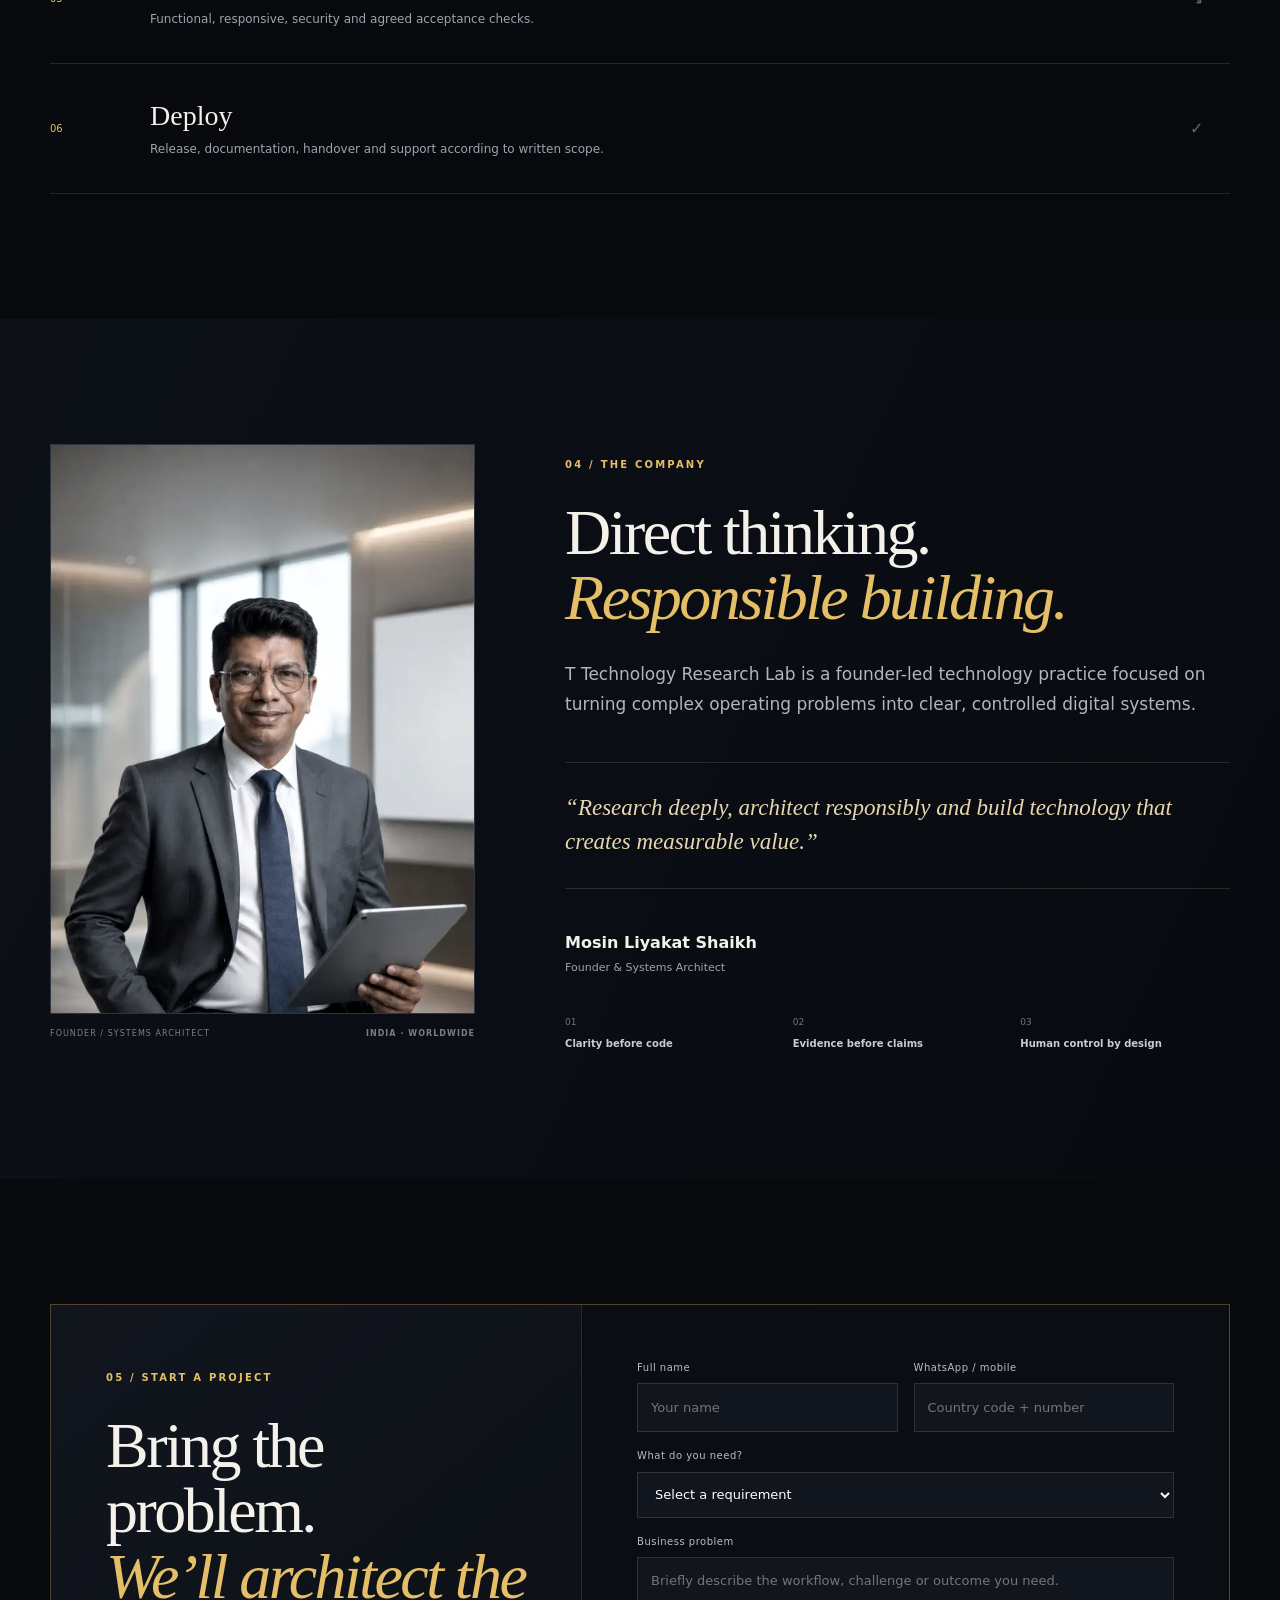
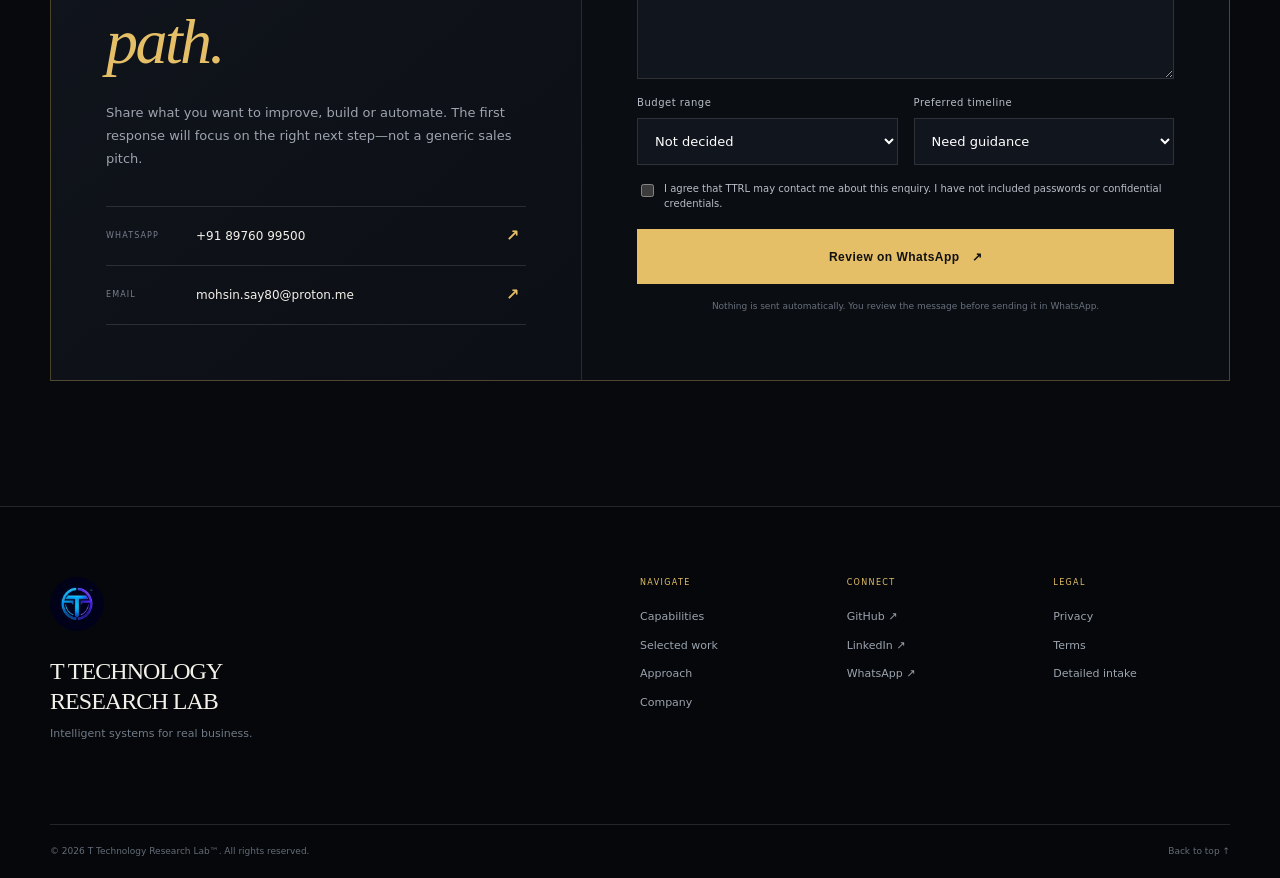
==== commit 04669185: "Replace collapsing console metrics with fixed status rail" ====
--- a/index.html
+++ b/index.html
@@ -17,7 +17,7 @@
 <main id="main">
 <section class="hero shell">
 <div class="hero-copy reveal"><p class="kicker"><span></span> Founder-led technology studio · India / Worldwide</p><h1>We architect<br><em>intelligent systems</em><br>for real business.</h1><p class="hero-lede">T Technology Research Lab designs custom software, AI agents, business automation and digital platforms around the way your organisation actually works.</p><div class="hero-actions"><a class="button primary" href="#contact">Discuss your project <span>↗</span></a><a class="button quiet" href="#work">Explore selected work</a></div><div class="hero-trust"><span><i>01</i> Direct founder discovery</span><span><i>02</i> Evidence-led delivery</span><span><i>03</i> Confidential by design</span></div></div>
-<div class="hero-visual reveal"><div class="system-card"><div class="system-top"><span>TTRL SYSTEM CONSOLE</span><b><i></i> OPERATIONAL</b></div><div class="system-core"><div class="system-grid"></div><svg class="system-links" viewBox="0 0 480 360" aria-hidden="true"><path d="M109 92 207 152M375 123 274 166M358 278 273 211M120 270 210 208"/></svg><div class="orbit o1"></div><div class="orbit o2"></div><div class="core-mark"><img src="assets/logo.webp" alt="" width="98" height="98"><span>TTRL CORE</span><small>ORCHESTRATION MESH</small></div><span class="node n1"><svg viewBox="0 0 24 24" aria-hidden="true"><path d="M8 3h8v5H8zM5 16h4v5H5zM15 16h4v5h-4zM12 8v4M7 16v-2h10v2"/></svg><span><b>AI</b><small>AGENT MESH</small></span></span><span class="node n2"><svg viewBox="0 0 24 24" aria-hidden="true"><ellipse cx="12" cy="5" rx="7" ry="3"/><path d="M5 5v7c0 1.7 3.1 3 7 3s7-1.3 7-3V5M5 12v7c0 1.7 3.1 3 7 3s7-1.3 7-3v-7"/></svg><span><b>DATA</b><small>DATA LAYER</small></span></span><span class="node n3"><svg viewBox="0 0 24 24" aria-hidden="true"><path d="M7 18a4 4 0 1 1 .8-7.92A5.5 5.5 0 0 1 18.5 12 3 3 0 1 1 18 18Z"/></svg><span><b>CLOUD</b><small>RUNTIME</small></span></span><span class="node n4"><svg viewBox="0 0 24 24" aria-hidden="true"><circle cx="6" cy="12" r="2"/><circle cx="18" cy="6" r="2"/><circle cx="18" cy="18" r="2"/><path d="m8 11 8-4M8 13l8 4"/></svg><span><b>OPS</b><small>RELIABILITY</small></span></span></div><div class="system-metrics"><div><b>04</b><span>CORE<br>DOMAINS</span></div><div><b>SECURE</b><span>BY<br>DESIGN</span></div><div><b>VALIDATE</b><span>BEFORE<br>DEPLOY</span></div></div><div class="system-foot"><span><i>01</i> DISCOVER</span><span><i>02</i> ARCHITECT</span><span><i>03</i> VALIDATE</span><span><i>04</i> DEPLOY</span></div></div><p class="visual-note"><span></span> Technology selected after requirements—not before.</p></div>
+<div class="hero-visual reveal"><div class="system-card"><div class="system-top"><span>TTRL SYSTEM CONSOLE</span><b><i></i> OPERATIONAL</b></div><div class="system-core"><div class="system-grid"></div><svg class="system-links" viewBox="0 0 480 360" aria-hidden="true"><path d="M109 92 207 152M375 123 274 166M358 278 273 211M120 270 210 208"/></svg><div class="orbit o1"></div><div class="orbit o2"></div><div class="core-mark"><img src="assets/logo.webp" alt="" width="98" height="98"><span>TTRL CORE</span><small>ORCHESTRATION MESH</small></div><span class="node n1"><svg viewBox="0 0 24 24" aria-hidden="true"><path d="M8 3h8v5H8zM5 16h4v5H5zM15 16h4v5h-4zM12 8v4M7 16v-2h10v2"/></svg><span><b>AI</b><small>AGENT MESH</small></span></span><span class="node n2"><svg viewBox="0 0 24 24" aria-hidden="true"><ellipse cx="12" cy="5" rx="7" ry="3"/><path d="M5 5v7c0 1.7 3.1 3 7 3s7-1.3 7-3V5M5 12v7c0 1.7 3.1 3 7 3s7-1.3 7-3v-7"/></svg><span><b>DATA</b><small>DATA LAYER</small></span></span><span class="node n3"><svg viewBox="0 0 24 24" aria-hidden="true"><path d="M7 18a4 4 0 1 1 .8-7.92A5.5 5.5 0 0 1 18.5 12 3 3 0 1 1 18 18Z"/></svg><span><b>CLOUD</b><small>RUNTIME</small></span></span><span class="node n4"><svg viewBox="0 0 24 24" aria-hidden="true"><circle cx="6" cy="12" r="2"/><circle cx="18" cy="6" r="2"/><circle cx="18" cy="18" r="2"/><path d="m8 11 8-4M8 13l8 4"/></svg><span><b>OPS</b><small>RELIABILITY</small></span></span></div><div class="system-metrics"><span>4 CORE DOMAINS</span><span>SECURE BY DESIGN</span><span>VALIDATE BEFORE DEPLOY</span></div><div class="system-foot"><span><i>01</i> DISCOVER</span><span><i>02</i> ARCHITECT</span><span><i>03</i> VALIDATE</span><span><i>04</i> DEPLOY</span></div></div><p class="visual-note"><span></span> Technology selected after requirements—not before.</p></div>
 </section>
 <section class="signal-strip"><div class="marquee"><span>SOFTWARE ARCHITECTURE</span><i>✦</i><span>AGENTIC AI</span><i>✦</i><span>BUSINESS AUTOMATION</span><i>✦</i><span>DATA INTELLIGENCE</span><i>✦</i><span>DIGITAL COMMERCE</span><i>✦</i><span>SOFTWARE ARCHITECTURE</span></div></section>
 
--- a/company.css
+++ b/company.css
@@ -71,3 +71,8 @@
 .system-card:before{background:linear-gradient(125deg,rgba(92,220,255,.09),transparent 31%,transparent 70%,rgba(135,93,255,.07))}.system-core{height:350px;background-color:rgba(4,16,30,.36)}.core-mark{transform:translateY(-7px)}.node{background:linear-gradient(135deg,rgba(6,29,48,.92),rgba(5,16,31,.8));box-shadow:0 10px 26px rgba(0,0,0,.34),inset 0 1px rgba(255,255,255,.14)}
 .system-metrics{grid-template-columns:repeat(3,minmax(0,1fr));min-height:78px;background:linear-gradient(90deg,rgba(3,14,27,.88),rgba(8,31,49,.72),rgba(3,14,27,.88))}.system-metrics>div{min-width:0;min-height:78px;flex-direction:column;align-items:flex-start;justify-content:center;gap:3px;padding:0 16px}.system-metrics b{font-size:16px;line-height:1;color:#c9f8ff;letter-spacing:.03em}.system-metrics span{max-width:none;font-size:6px;line-height:1.35;letter-spacing:.13em;color:#8ec8db}.system-foot{min-height:54px;background:rgba(3,11,23,.86)}
 @media(max-width:640px){.system-core{height:320px}.system-metrics,.system-metrics>div{min-height:68px}.system-metrics>div{padding-inline:9px}.system-metrics b{font-size:12px}.system-metrics span{font-size:5px}.core-mark{transform:translateY(-4px)}}
+
+/* V8 — fixed, single-line status rail; prevents metric text stacking */
+.system-metrics{display:flex!important;align-items:center;justify-content:space-around;gap:0;min-height:58px!important;padding:0 14px;background:rgba(3,14,27,.9);border-block:1px solid rgba(139,222,255,.24)}
+.system-metrics>span{display:block;min-width:0;padding:0 13px;border-right:1px solid rgba(139,222,255,.17);color:#a8eaff;font-size:7px;font-weight:700;line-height:1;letter-spacing:.12em;text-align:center;white-space:nowrap}.system-metrics>span:last-child{border-right:0}
+@media(max-width:640px){.system-metrics{min-height:48px!important;padding-inline:4px}.system-metrics>span{padding-inline:6px;font-size:5px;letter-spacing:.08em}}
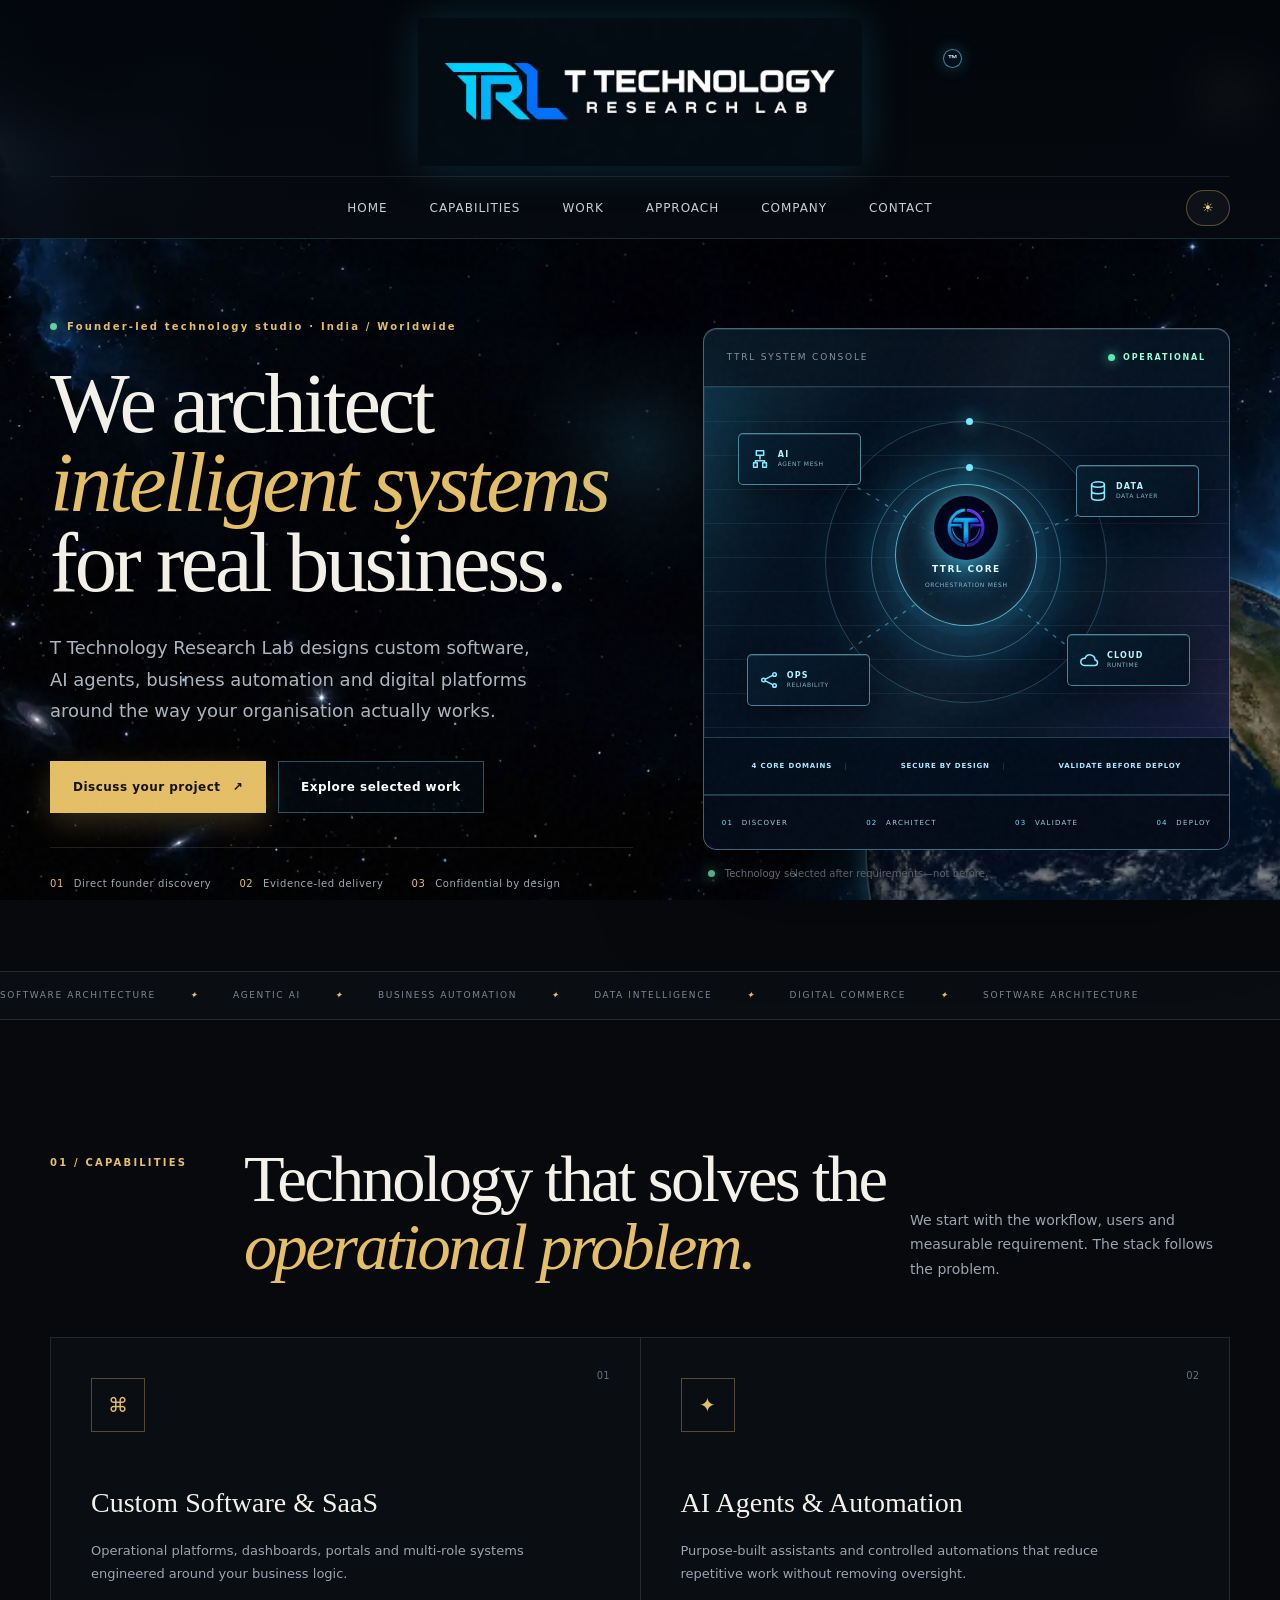
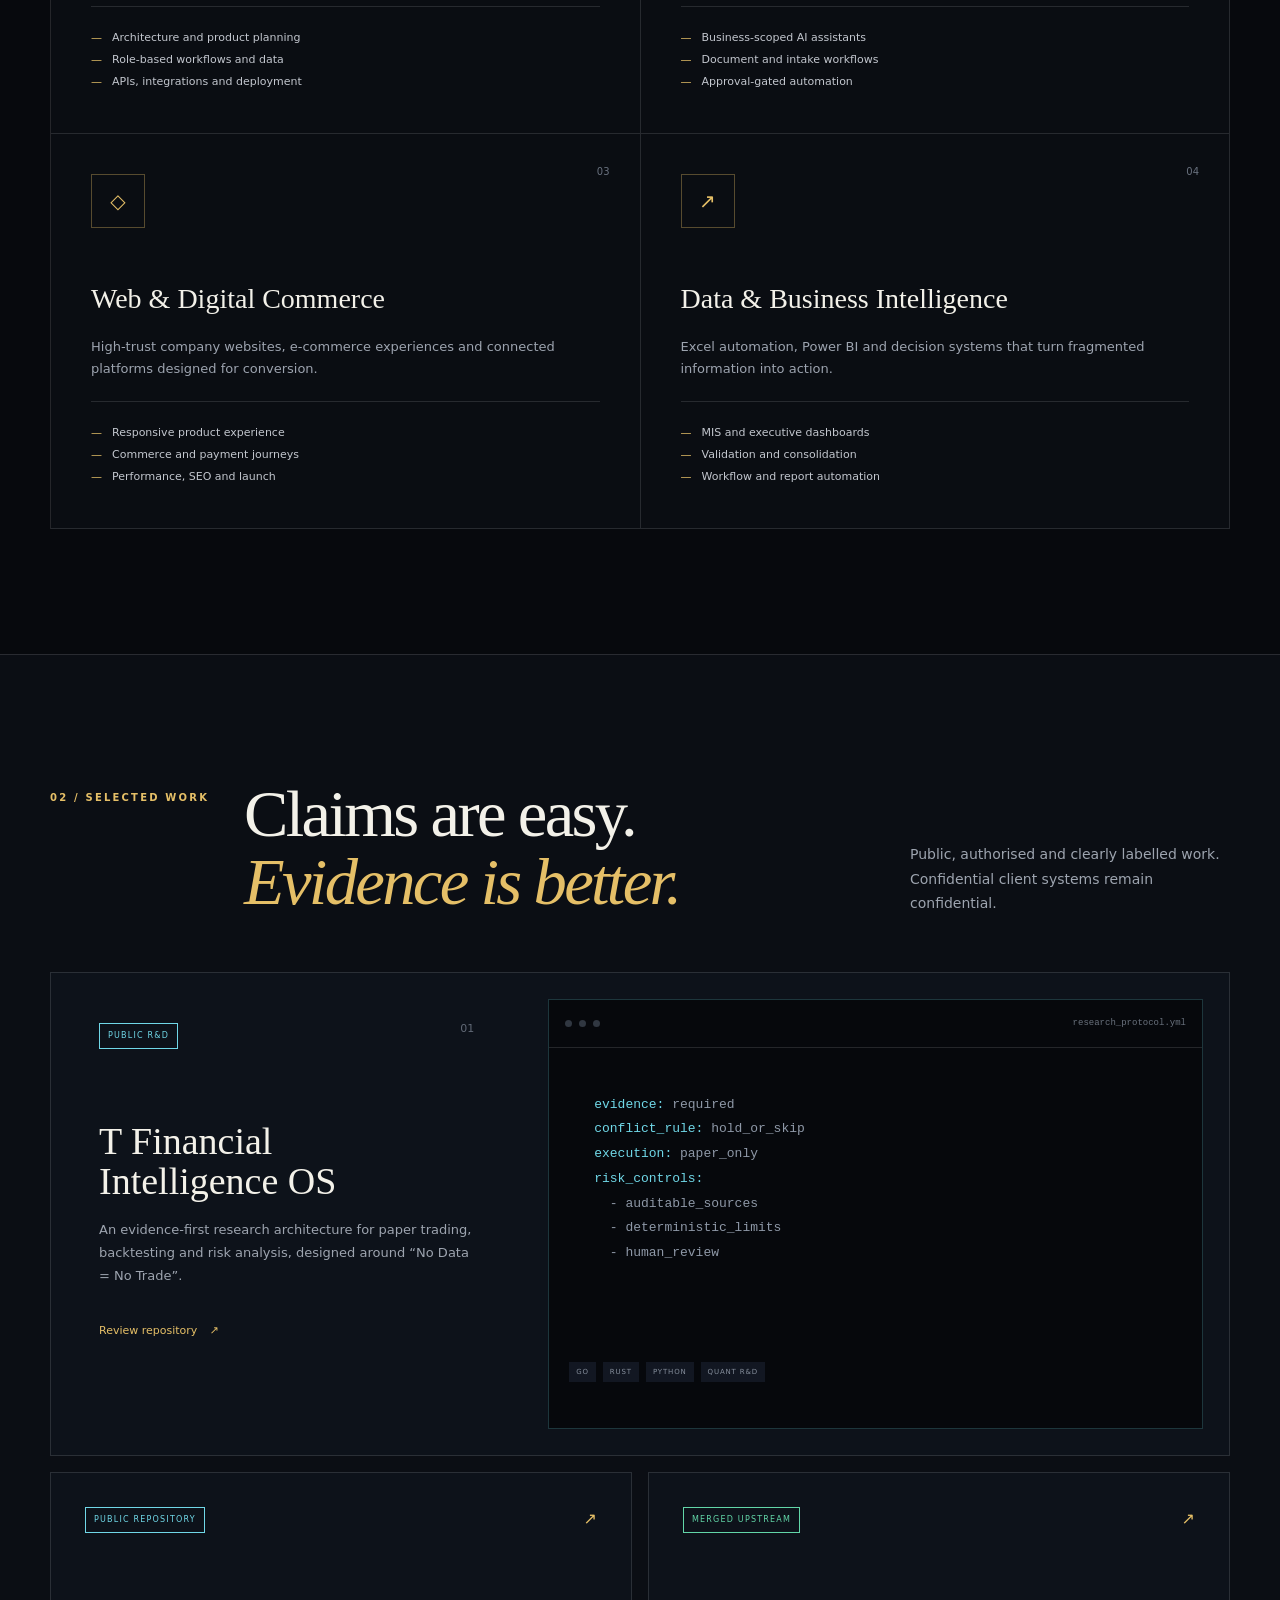
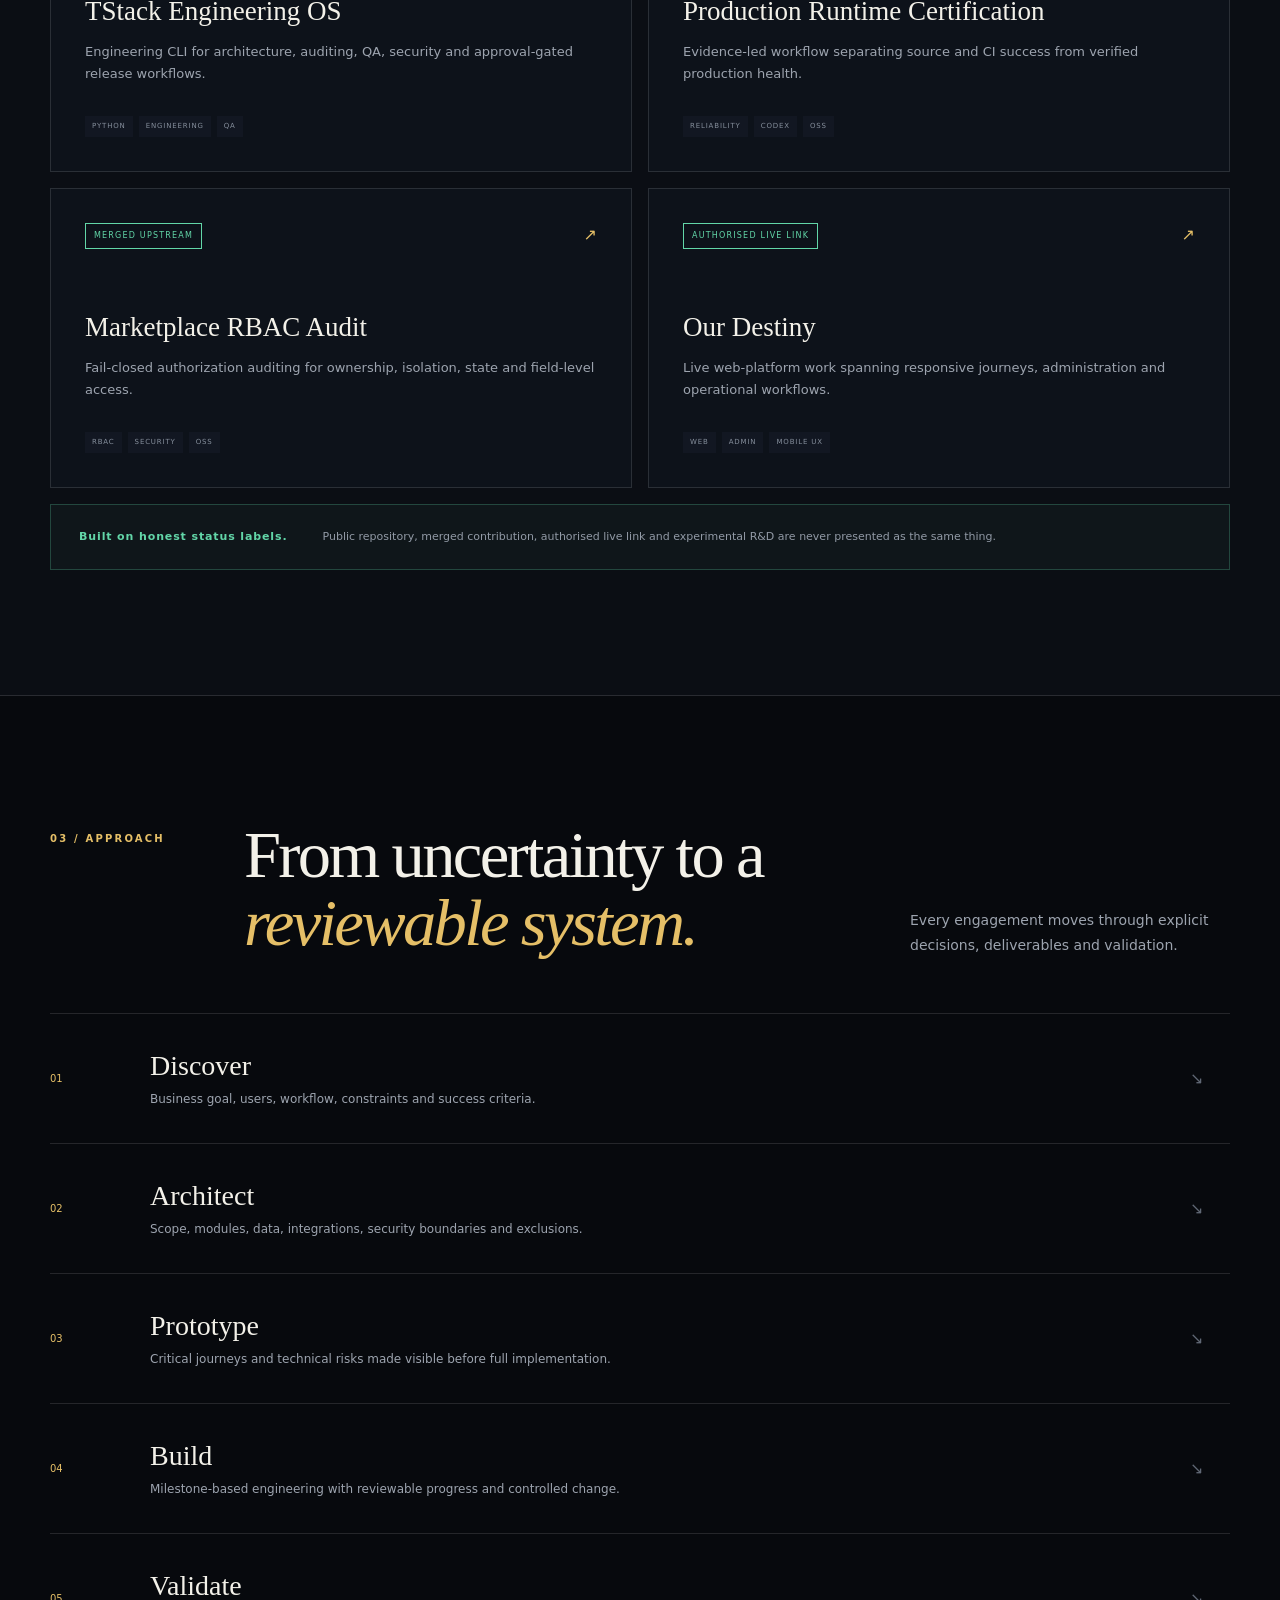
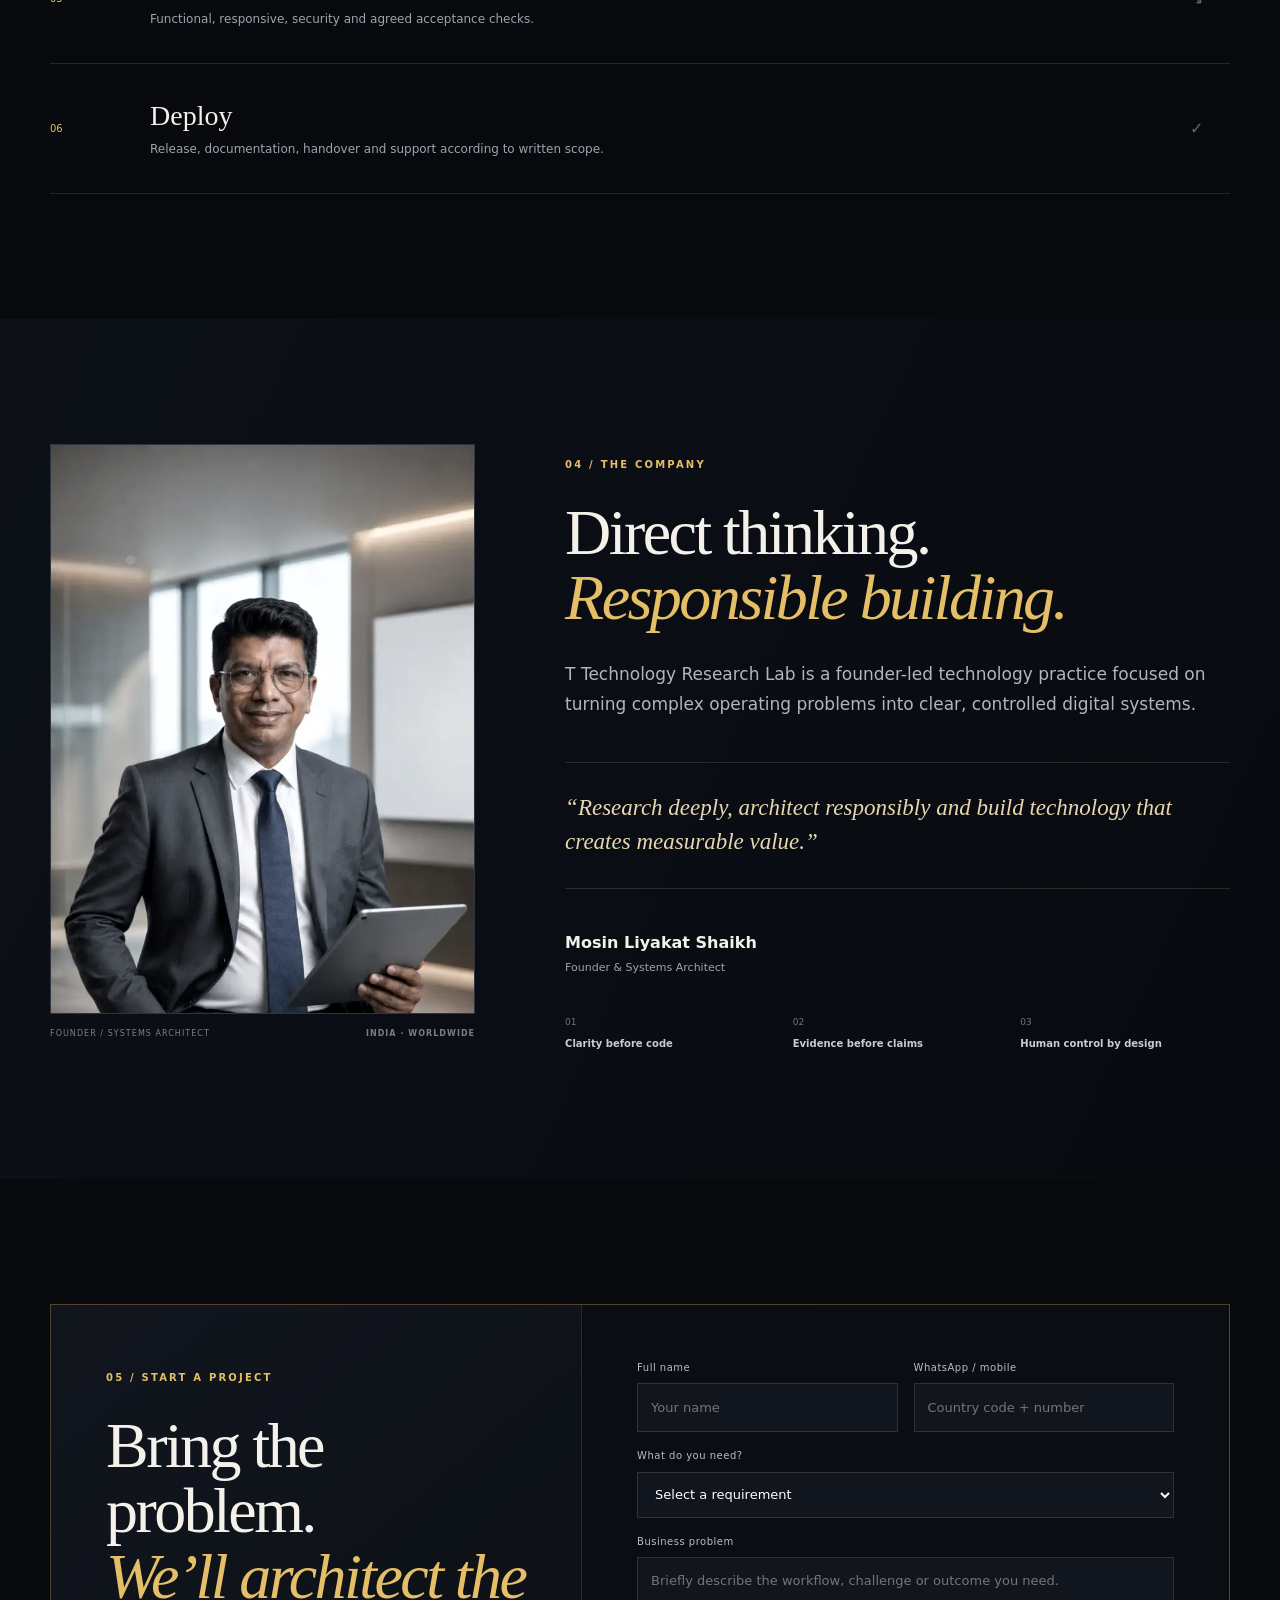
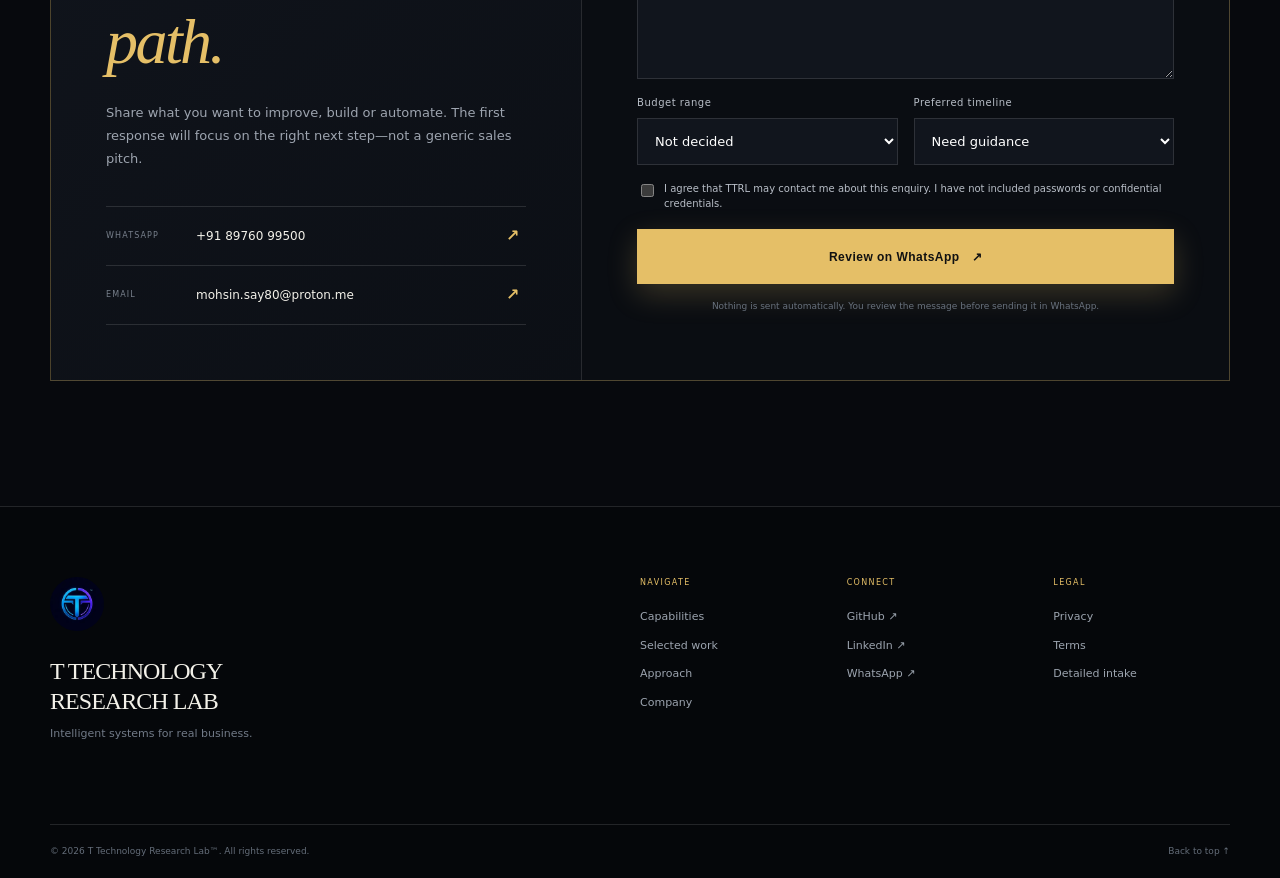
==== commit 98b39a57: "Polish TTRL hero interactions and add trademark mark" ====
--- a/index.html
+++ b/index.html
@@ -11,7 +11,7 @@
 <body>
 <a class="skip-link" href="#main">Skip to main content</a><div class="space-scene" aria-hidden="true"><div class="stars stars-a"></div><div class="stars stars-b"></div><div class="space-haze"></div><img class="solar-system" src="assets/ttrl-moon-sun-v1.webp" alt=""><canvas class="earth earth-natural" aria-hidden="true"></canvas></div><div class="cursor-glow" aria-hidden="true"></div>
 <header class="site-header" id="top"><div class="shell header-inner">
-<a class="brand" href="#top" aria-label="T Technology Research Lab home"><img src="assets/ttrl-logo-header-v1.webp" width="1086" height="362" alt="T Technology Research Lab"></a>
+<a class="brand" href="#top" aria-label="T Technology Research Lab home"><img src="assets/ttrl-logo-header-v1.webp" width="1086" height="362" alt="T Technology Research Lab"><span class="tm-mark" aria-label="Trademark">™</span></a>
 <div class="nav-row"><button class="menu-button" type="button" aria-expanded="false" aria-controls="primary-menu"><span></span><span></span><span></span><b class="sr-only">Open menu</b></button><nav id="primary-menu" class="primary-menu" aria-label="Primary navigation"><a href="#top">Home</a><a href="#capabilities">Capabilities</a><a href="#work">Work</a><a href="#approach">Approach</a><a href="#company">Company</a><a href="#contact">Contact</a></nav><button class="theme-toggle" type="button" aria-label="Switch to light mode" title="Change colour theme"><span class="sun">☀</span><span class="moon-icon">◐</span></button></div>
 </div></header>
 <main id="main">
--- a/company.css
+++ b/company.css
@@ -76,3 +76,9 @@
 .system-metrics{display:flex!important;align-items:center;justify-content:space-around;gap:0;min-height:58px!important;padding:0 14px;background:rgba(3,14,27,.9);border-block:1px solid rgba(139,222,255,.24)}
 .system-metrics>span{display:block;min-width:0;padding:0 13px;border-right:1px solid rgba(139,222,255,.17);color:#a8eaff;font-size:7px;font-weight:700;line-height:1;letter-spacing:.12em;text-align:center;white-space:nowrap}.system-metrics>span:last-child{border-right:0}
 @media(max-width:640px){.system-metrics{min-height:48px!important;padding-inline:4px}.system-metrics>span{padding-inline:6px;font-size:5px;letter-spacing:.08em}}
+
+/* V9 — final hero polish and trademark treatment */
+.brand{position:relative}.tm-mark{position:absolute;right:-22px;top:21%;display:grid;place-items:center;width:19px;height:19px;border:1px solid rgba(119,228,255,.56);border-radius:50%;background:rgba(4,18,32,.72);color:#baf5ff;font-family:Arial,sans-serif;font-size:10px;font-weight:700;line-height:1;box-shadow:0 0 16px rgba(50,214,255,.28);backdrop-filter:blur(7px);-webkit-backdrop-filter:blur(7px)}
+.hero-lede{max-width:590px;text-wrap:balance}.button.primary{box-shadow:0 10px 30px rgba(229,191,103,.22);transition:transform .2s,box-shadow .2s}.button.primary:hover{transform:translateY(-2px);box-shadow:0 16px 38px rgba(229,191,103,.34)}.button.quiet{border-color:rgba(105,225,255,.35);background:rgba(7,25,40,.28);transition:transform .2s,border-color .2s,box-shadow .2s}.button.quiet:hover{transform:translateY(-2px);border-color:#76e7ff;color:#d7faff;box-shadow:0 0 26px rgba(64,210,255,.18)}
+.solar-system{opacity:.72}.earth.earth-natural{filter:saturate(.96) contrast(1.02);opacity:.84}.system-card{transition:transform .35s ease,box-shadow .35s ease}.system-card:hover{transform:translateY(-5px);box-shadow:0 42px 108px rgba(0,0,0,.6),0 0 48px rgba(54,204,255,.12),inset 0 1px rgba(255,255,255,.17)}.node{transition:transform .25s ease,border-color .25s ease,box-shadow .25s ease}.node:hover{transform:translateY(-3px) scale(1.025);border-color:#9cf0ff;box-shadow:0 14px 30px rgba(0,0,0,.4),0 0 26px rgba(75,218,255,.22)}
+@media(max-width:640px){.tm-mark{right:-12px;top:15%;width:15px;height:15px;font-size:8px}.hero-lede{text-wrap:initial}.system-card:hover{transform:none}.solar-system{opacity:.58}}
